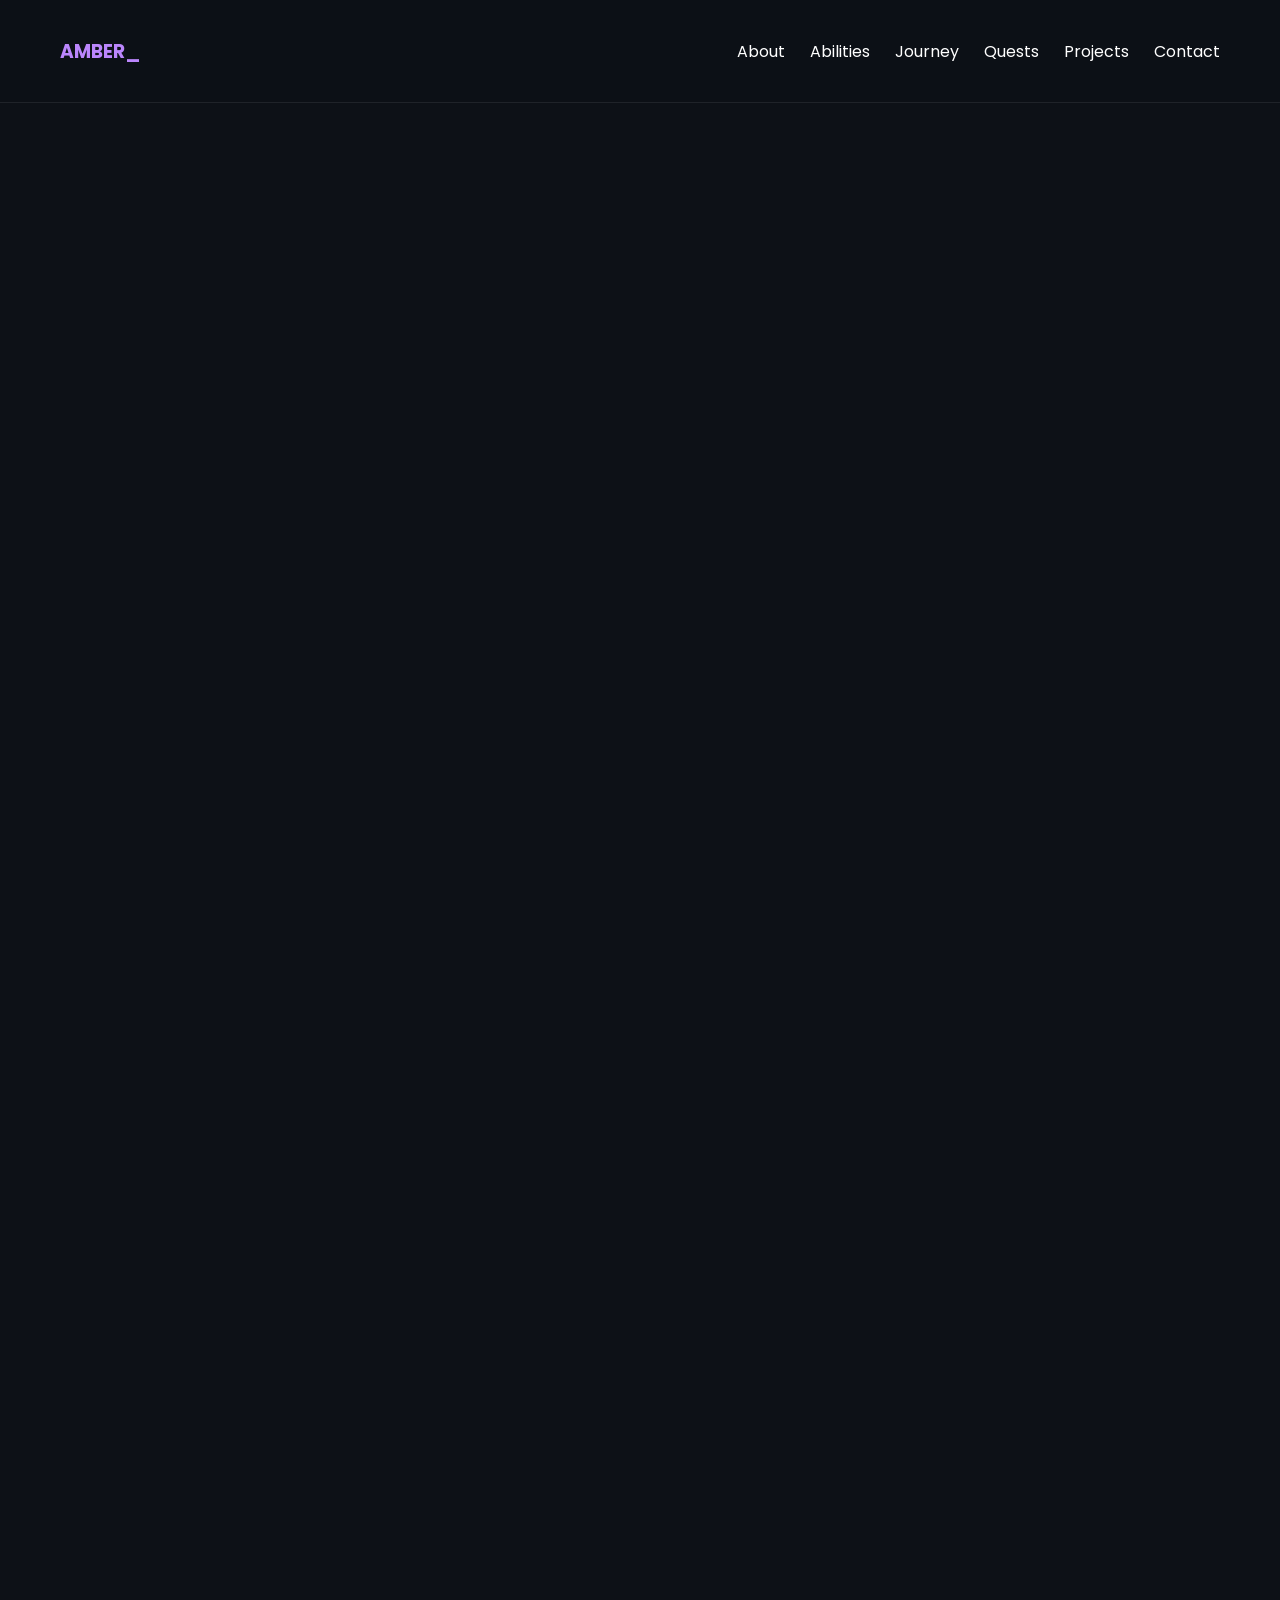
==== index.html @ 7f6c53f3 "adding all sections and update navigation style" ====
<!DOCTYPE html>
<html lang="en">

<head>
    <meta charset="UTF-8">
    <meta name="viewport" content="width=device-width, initial-scale=1.0">
    <title>Amber Smith</title>
    <link rel="preconnect" href="https://fonts.googleapis.com">
    <link rel="preconnect" href="https://fonts.gstatic.com" crossorigin>
    <link href="https://fonts.googleapis.com/css2?family=Poppins:wght@300;500;700&display=swap" rel="stylesheet">
    <link rel="stylesheet" href="css/style.css">
</head>


<body>


    <nav>
        <h3>AMBER_</h3>
        <div>
            <a href="#about">About</a>
            <a href="#abilities">Abilities</a>
            <a href="#journey">Journey</a>
            <a href="#quests">Quests</a>
            <a href="#projects">Projects</a>
            <a href="#contact">Contact</a>
        </div>
    </nav>


    <section class="hero">
        <div class="hero-content">
            <p class="intro">
                HELLO, I'M
            </p>
            <h1>
                Amber Smith
            </h1>
            <h2>
                <span id="typing"></span>
            </h2>
            <p class="description">
                Helping people through technology while building a career creating amazing gaming experiences.
            </p>
            <div class="buttons">
                <a href="#">Download CV</a>
                <a href="#about" class="secondary">
                    About Me
                </a>
            </div>
        </div>
    </section>


    <section class="about" id="about">
        <div class="about-content">
            <h2>About Me</h2>
            <p>
                I am a passionate and dedicated individual with a strong interest in technology and gaming. With a
                background in technical support and a keen eye for detail, I strive to create immersive experiences that
                engage and inspire users. My goal is to contribute to the gaming industry by leveraging my skills and
                knowledge to develop innovative solutions that enhance the player experience.
            </p>
        </div>
    </section>


    <section class="abilities" id="abilities">
        <div class="abilities-content">
            <h2>Abilities</h2>
            <ul>
                <li>Technical Support</li>
                <li>Hardware Configuration</li>
                <li>Game Industry Knowledge</li>
                <li>Immersive Experience Design</li>
            </ul>
        </div>
    </section>


    <section class="skills">
        <h2>Abilities</h2>
        <div class="cards">
            <div class="card">
                <h3>🖥️ Technical Support</h3>
                <p>Providing remote support and solving complex technical issues.</p>
            </div>
            <div class="card">
                <h3>🛠️ Hardware</h3>
                <p>Building, configuring and testing PCs.</p>
            </div>
            <div class="card">
                <h3>🎮 Games Industry</h3>
                <p>2+ years working at GAME with strong gaming knowledge.</p>
            </div>
            <div class="card">
                <h3>🌌 Immersive Experiences</h3>
                <p>Designing immersive educational, sensory and simulation experiences to help customers engage, learn
                    and explore through interactive technology.</p>
            </div>
        </div>
    </section>


    <section class="timeline">
        <h2>Career Journey</h2>
        <div class="timeline-container">
            <div class="timeline-item">
                <div class="timeline-icon">🎮</div>
                <div class="timeline-content">
                    <h3>GAME</h3>
                    <h4>Sales Assistant</h4>
                    <p>October 2019 – December 2021</p>
                    <p>
                        Helped customers choose games, consoles and accessories while developing extensive knowledge of
                        the gaming industry and delivering excellent customer service.
                    </p>
                </div>
            </div>
            <div class="timeline-item">
                <div class="timeline-icon">🚗</div>
                <div class="timeline-content">
                    <h3>RSA Motability</h3>
                    <h4>Claims Handler</h4>
                    <p>2022</p>
                </div>
            </div>
            <div class="timeline-item">
                <div class="timeline-icon">🖥️</div>
                <div class="timeline-content">
                    <h3>Immersive Interactive</h3>
                    <h4>Technical Support Engineer</h4>
                    <p>2023 – Present</p>
                </div>
            </div>
            <div class="timeline-item">
                <div class="timeline-icon">🚀</div>
                <div class="timeline-content">
                    <h3>Next Mission</h3>
                    <h4>Games Industry</h4>
                    <p>Looking for my first opportunity within a game studio.</p>
                </div>
            </div>
        </div>
    </section>


    <section class="quests" id="quests">
        <h2>Quests</h2>
        <div class="quests-grid">
                <h3>Current Quests</h3>
                <p class="quest-list">
                    <ul>
                        <li>✅ HTML</li>
                        <li>✅ CSS</li>
                        <li>✅ JavaScript</li>
                        <li>✅ Git</li>
                        <li>✅ GitHub</li>
                        <li>⬜ JavaScript</li>
                        <li>⬜ Unreal Engine</li>
                        <li>⬜ C++</li>
                    </ul>
                </p>
            </div>
        </div>
    </section>


    <section class="projects" id="projects">
        <h2>Mission Log</h2>
        <div class="projects-grid">
            <div class="project-card">
                <h3>💻 Cyberpunk Portfolio</h3>
                <p>
                    A responsive portfolio website built from scratch using HTML, CSS, JavaScript and GitHub Pages.
                </p>
                <p class="tech">
                    HTML • CSS • JavaScript • Git
                </p>
            </div>
        </div>
    </section>


    <section class="contact" id="contact">
        <div class="contact-content">
            <h2>Contact Me</h2>
            <p>If you would like to get in touch, please feel free to reach out via email or connect with me on
                LinkedIn.</p>
            <div class="contact-buttons">
                <a href="mailto:


    <footer>

        <p>Designed & Built by Amber Smith © 2026</p>

    </footer>


    <script src=" js/script.js"></script>

</body>

</html>
---- css/style.css ----
:root {
    --bg: #0D1117;
    --card: #161B22;
    --purple: #BB86FC;
    --cyan: #00E5FF;
    --white: #F5F5F5;
    --grey: #BFBFBF;
}

/* Google Font */
body {
    margin: 0;
    background: #0D1117;
    color: #F5F5F5;
    font-family: 'Poppins', sans-serif;
}

/* Hero Section */
.hero {
    height: 100vh;
    display: flex;
    flex-direction: column;
    justify-content: center;
    align-items: center;
    text-align: center;
    padding: 20px;
}

h1 {
    font-size: 4rem;
    margin: 0;
    color: #BB86FC;
}

h2 {
    font-weight: 400;
    color: #00E5FF;
}

p {
    max-width: 700px;
    color: #BFBFBF;
    line-height: 1.8;
}

a {
    padding: 15px 40px;
    border-radius: 8px;
    text-decoration: none;
    background: #BB86FC;
    color: white;
    transition: .3s;
}

a:hover {
    background: var(--cyan);
    color: var(--bg);
    transform: translateY(-5px) scale(1.05);
    box-shadow: 0 0 20px var(--cyan);
}

.hero {
    animation: fadeIn 1.5s ease;
}

.hero-content {
    display: flex;
    flex-direction: column;
    align-items: center;
    justify-content: center;
    text-align: center;
}

@keyframes fadeIn {
    from {
        opacity: 0;
        transform: translateY(40px);
    }

    to {
        opacity: 1;
        transform: translateY(0);
    }
}


nav {
    display: flex;
    justify-content: space-between;
    align-items: center;
    padding: 18px 60px;
    position: fixed;
    top: 0;
    width: 100%;
    box-sizing: border-box;

    background: rgba(13,17,23,.85);
    backdrop-filter: blur(12px);
    border-bottom: 1px solid rgba(255,255,255,.08);
    z-index: 1000;
}

nav h3 {
    color: #BB86FC;
}

nav div {
    display: flex;
    gap: 25px;
}

nav a {
    background: none;
    padding: 0;
    color: white;
    box-shadow: none;
}

nav a:hover {
    background: none;
    color: #00E5FF;
    transform: none;
}


.about {
    padding: 100px 15%;
    background: #161B22;
}

.about h2 {
    color: #BB86FC;
    font-size: 2.5rem;
}

.about p {
    font-size: 1.2rem;
    line-height: 2;
}


.skills {
    padding: 100px 10%;
}

.skills h2 {
    text-align: center;
    color: #00E5FF;
    margin-bottom: 50px;
}


.cards {
    display: flex;
    gap: 25px;
    flex-wrap: wrap;
    justify-content: center;
}

.card {
    background: #161B22;
    padding: 30px;
    border-radius: 15px;
    width: 250px;
    transition: .3s;
    border: 1px solid #2d333b;
}

.card:hover {
    transform:translateY(-10px) scale(1.03);
    border-color:var(--cyan);
    box-shadow:
        0 0 15px rgba(0,229,255,.3),
        0 0 35px rgba(187,134,252,.2);
}

.card h3 {
    color: #BB86FC;
}

#typing {
    color: #00E5FF;
    text-shadow: 0 0 15px #00E5FF;
}


.buttons {
    display: flex;
    justify-content: center;
    align-items: center;
    gap: 20px;
    margin-top: 35px;
}

.secondary {
    background: transparent;
    border: 2px solid #BB86FC;
}

.secondary:hover {
    background: #BB86FC;
    color: white;
}


.timeline {
    padding: 100px 10%;
    background: #161B22;
}

.timeline h2 {
    text-align: center;
    color: #BB86FC;
    margin-bottom: 60px;
}

.timeline-item {
    display: flex;
    align-items: flex-start;
    gap: 30px;
    margin-bottom: 50px;
}

.timeline-icon {
    font-size: 2rem;
    background: #BB86FC;
    width: 70px;
    height: 70px;
    border-radius: 50%;
    display: flex;
    justify-content: center;
    align-items: center;
    flex-shrink: 0;
}

.timeline-content {
    background: #0D1117;
    padding: 25px;
    border-radius: 15px;
    flex: 1;
    transition: .3s;
}

.timeline-content:hover {
    transform: translateX(10px);
    box-shadow: 0 0 25px #00E5FF;
}

.timeline-content h3 {
    color: #00E5FF;
    margin-top: 0;
}

.projects{
    padding:100px 10%;
}

.projects h2{
    text-align:center;
    color:var(--purple);
    margin-bottom:50px;
}

.project-grid{
    display:flex;
    justify-content:center;
}

.project-card{
    background:var(--card);
    width:500px;
    padding:40px;
    border-radius:20px;
    transition:.3s;
    border:1px solid #2d333b;
}

.project-card:hover{
    transform:translateY(-10px);
    box-shadow:0 0 30px rgba(187,134,252,.4);
}

.project-card h3{
    color:var(--cyan);
}

.tech{
    margin-top:20px;
    color:var(--purple);
    font-weight:bold;
}

section{
    opacity:0;
    transform:translateY(40px);
    transition:all .8s ease;
}

section.show{
    opacity:1;
    transform:translateY(0);
}

html {
    scroll-behavior: smooth;
}


footer {
    text-align: center;
    padding: 40px;
    background: #0D1117;
    color: #888;
    border-top: 1px solid #2d333b;
}
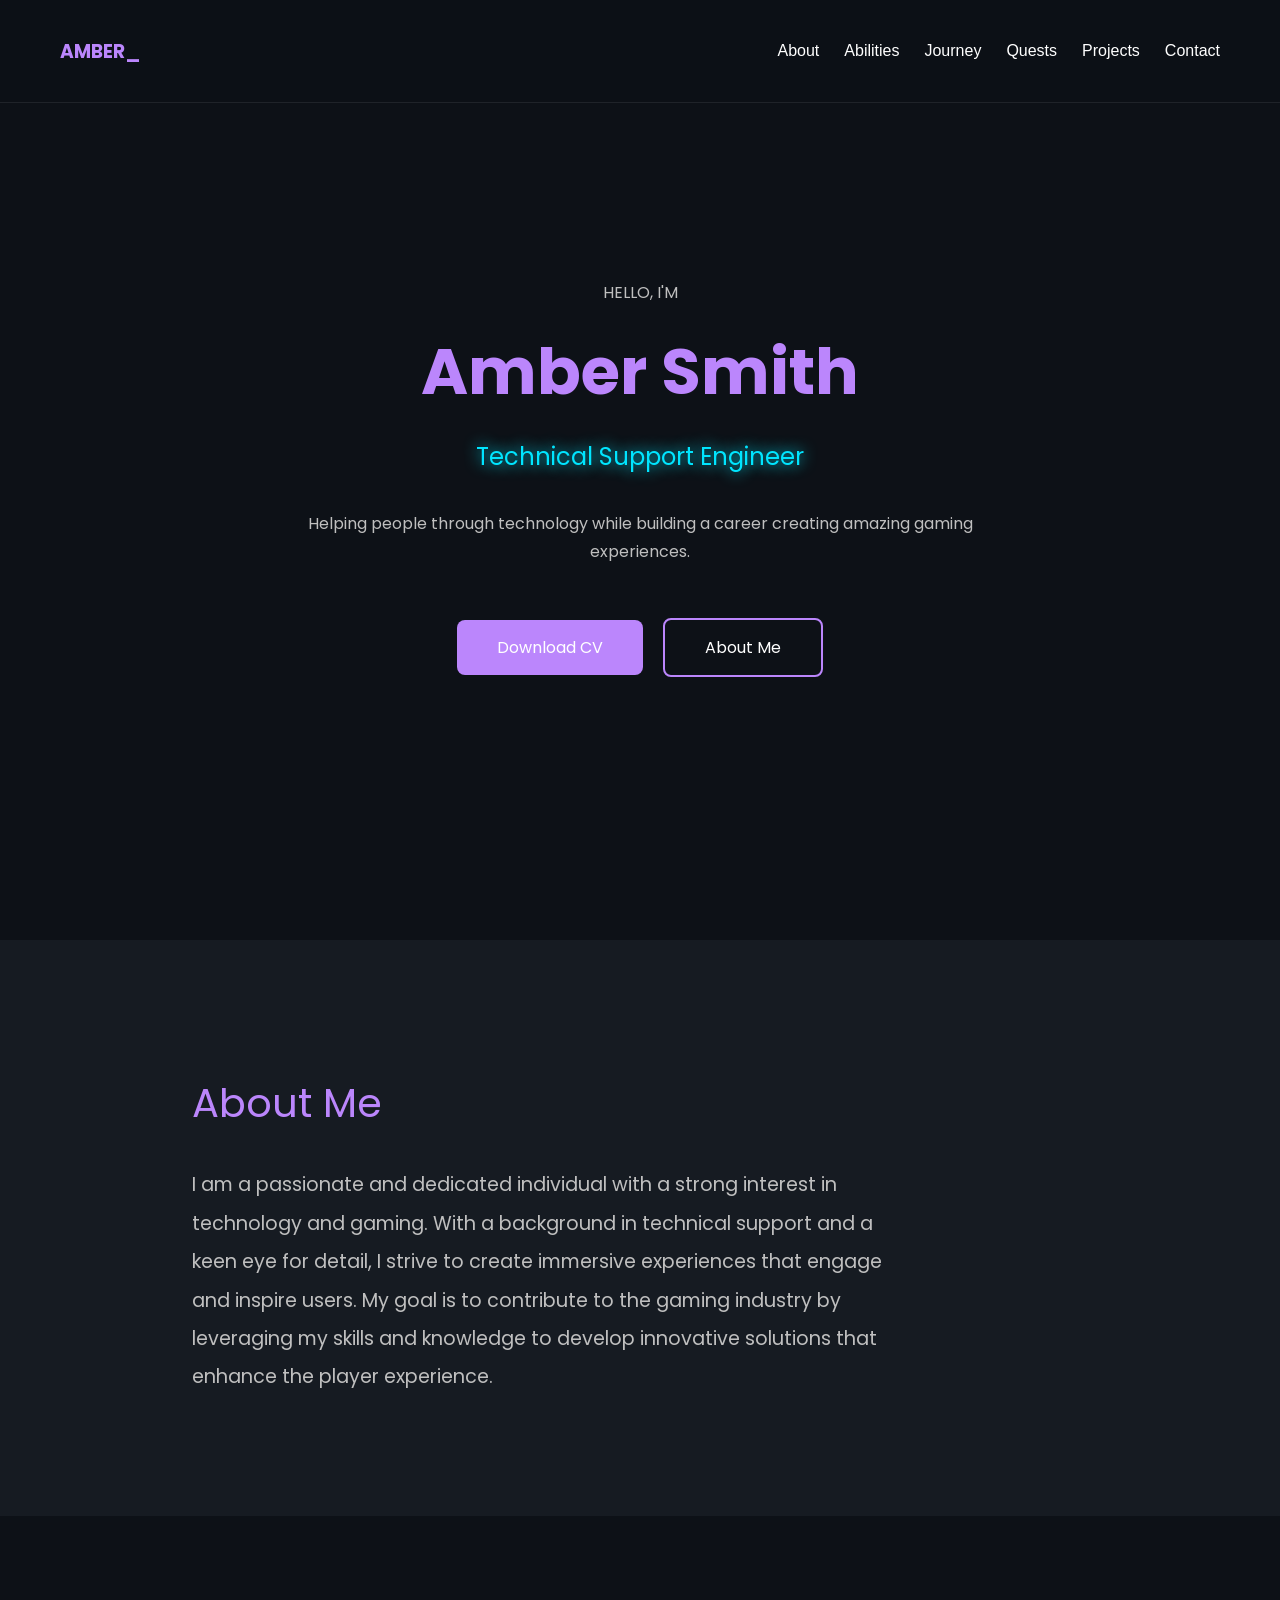
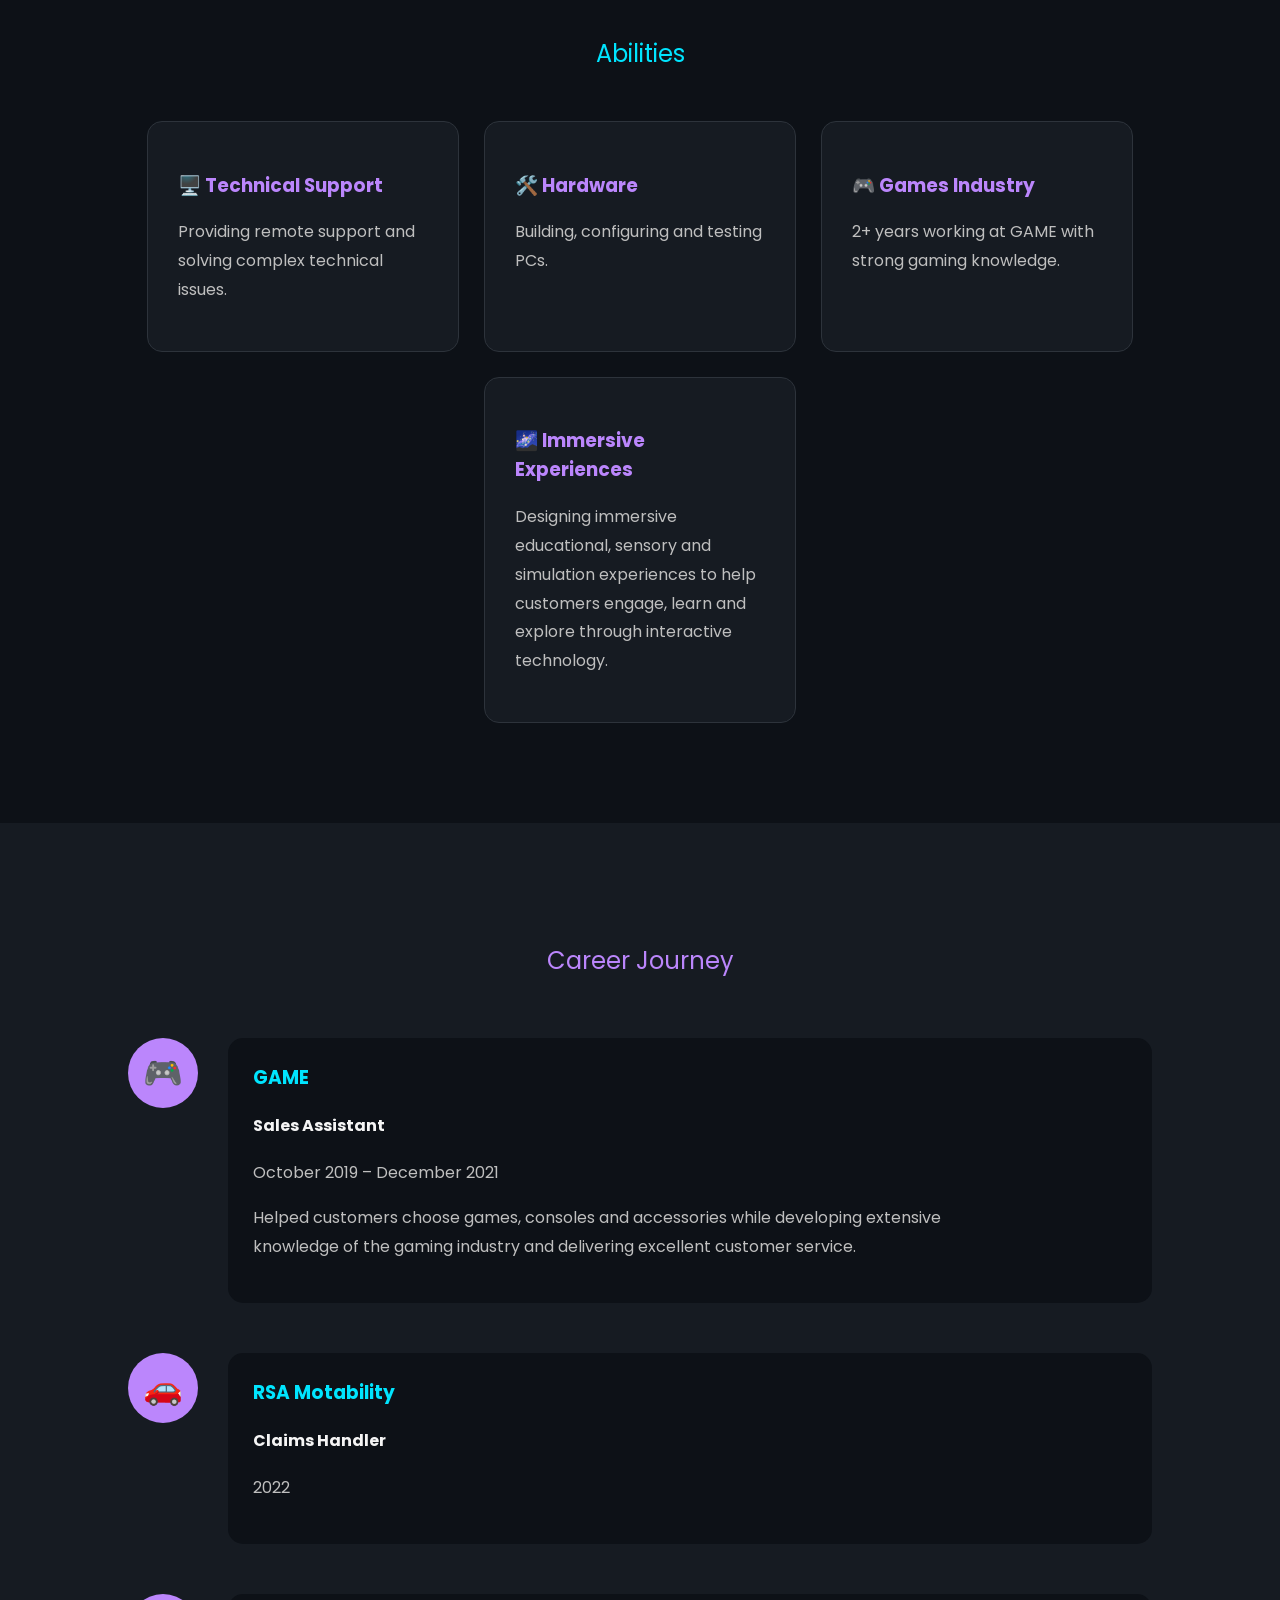
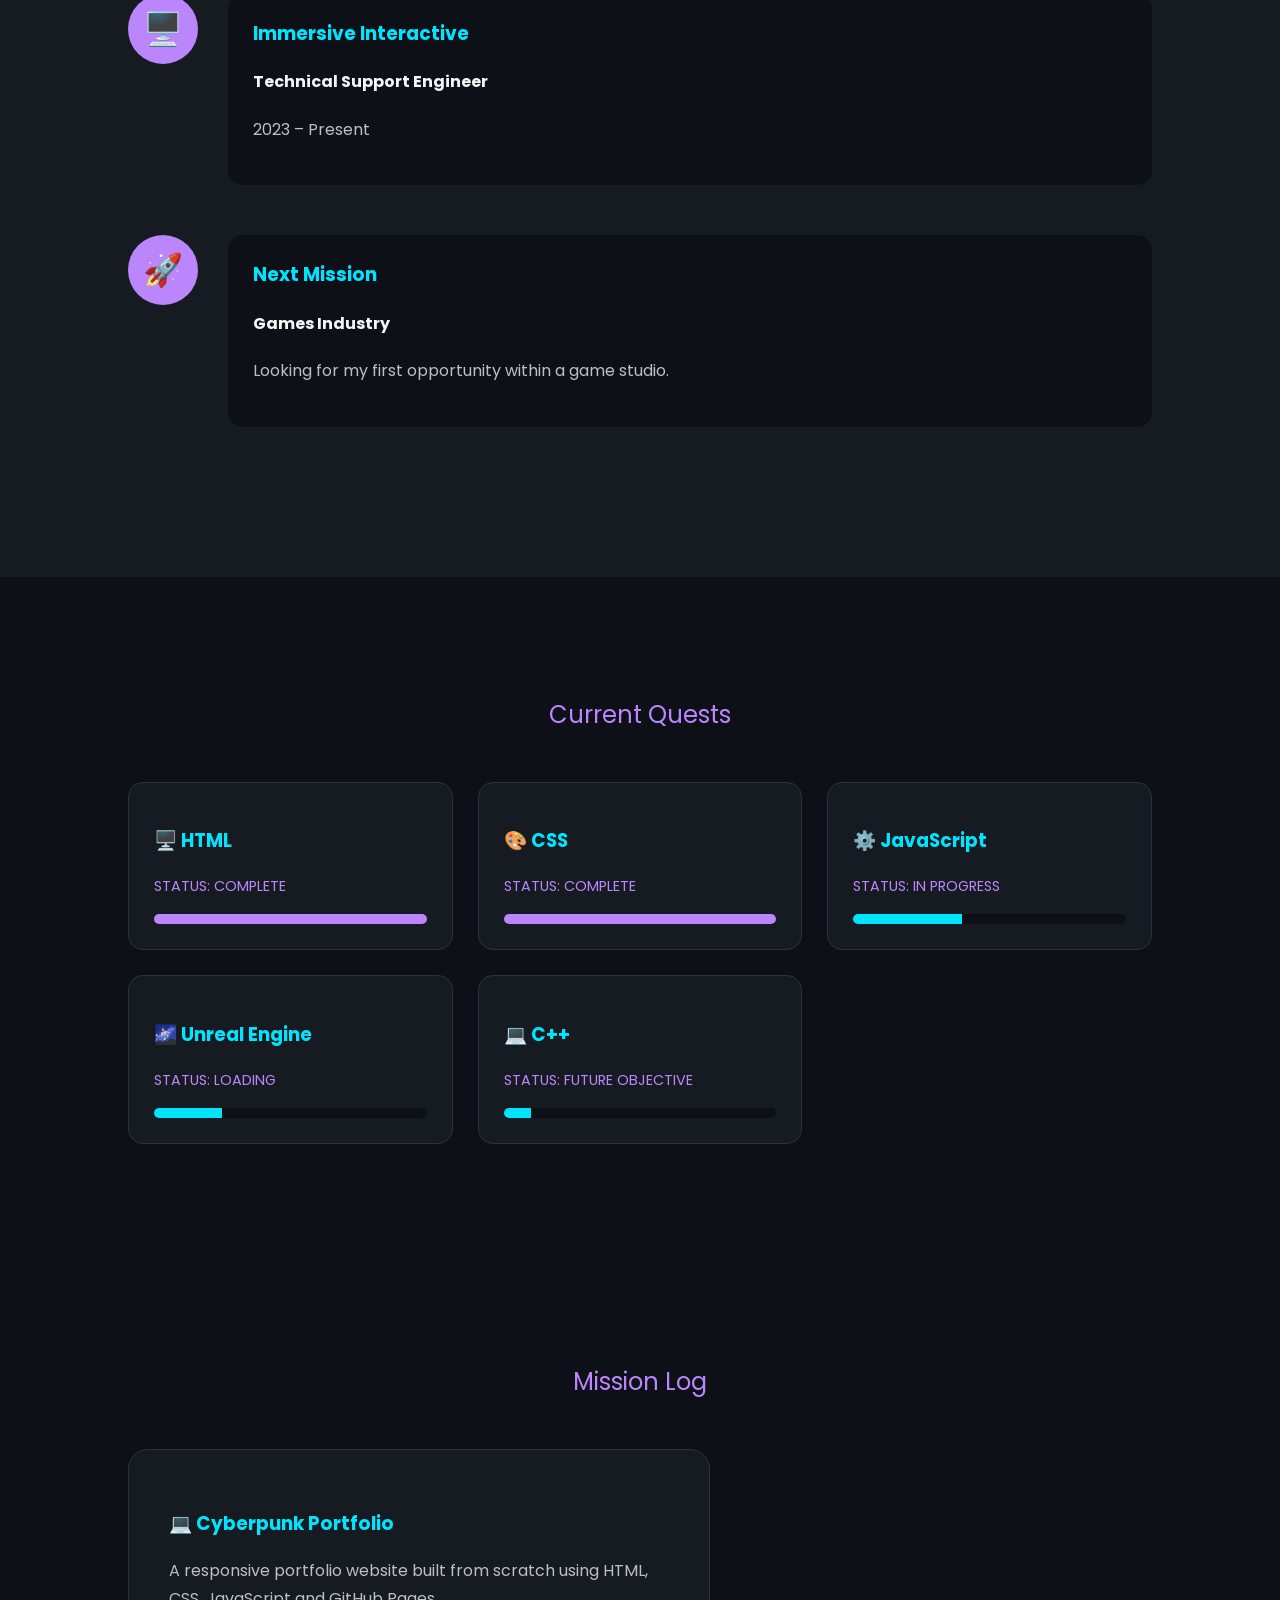
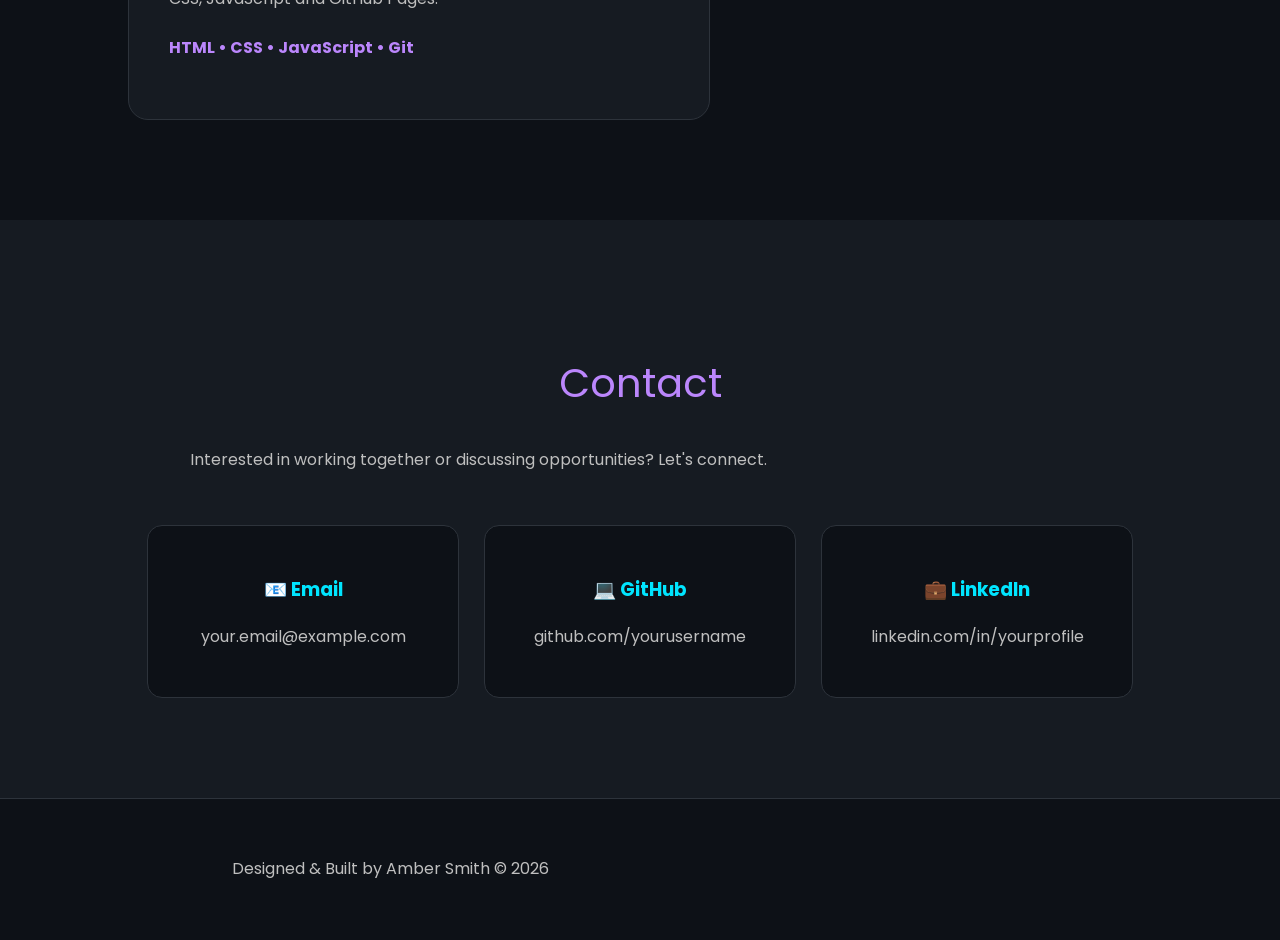
==== commit 762f143b: "created quest dashboard and contact section (paused animation effects)" ====
--- a/index.html
+++ b/index.html
@@ -52,7 +52,7 @@
     </section>
 
 
-    <section class="about" id="about">
+    <section id="about" class="about">
         <div class="about-content">
             <h2>About Me</h2>
             <p>
@@ -65,20 +65,7 @@
     </section>
 
 
-    <section class="abilities" id="abilities">
-        <div class="abilities-content">
-            <h2>Abilities</h2>
-            <ul>
-                <li>Technical Support</li>
-                <li>Hardware Configuration</li>
-                <li>Game Industry Knowledge</li>
-                <li>Immersive Experience Design</li>
-            </ul>
-        </div>
-    </section>
-
-
-    <section class="skills">
+    <section id="abilities" class="skills">
         <h2>Abilities</h2>
         <div class="cards">
             <div class="card">
@@ -102,7 +89,7 @@
     </section>
 
 
-    <section class="timeline">
+    <section id="timeline" class="timeline">
         <h2>Career Journey</h2>
         <div class="timeline-container">
             <div class="timeline-item">
@@ -145,28 +132,49 @@
     </section>
 
 
-    <section class="quests" id="quests">
-        <h2>Quests</h2>
-        <div class="quests-grid">
-                <h3>Current Quests</h3>
-                <p class="quest-list">
-                    <ul>
-                        <li>✅ HTML</li>
-                        <li>✅ CSS</li>
-                        <li>✅ JavaScript</li>
-                        <li>✅ Git</li>
-                        <li>✅ GitHub</li>
-                        <li>⬜ JavaScript</li>
-                        <li>⬜ Unreal Engine</li>
-                        <li>⬜ C++</li>
-                    </ul>
-                </p>
-            </div>
-        </div>
-    </section>
-
-
-    <section class="projects" id="projects">
+    <section id="quests" class="quests">
+        <h2>Current Quests</h2>
+        <div class="quest-container">
+            <div class="quest-card">
+                <h3>🖥️ HTML</h3>
+                <p>STATUS: COMPLETE</p>
+                <div class="progress">
+                    <div class="progress-bar complete" style="width:100%"></div>
+                </div>
+            </div>
+            <div class="quest-card">
+                <h3>🎨 CSS</h3>
+                <p>STATUS: COMPLETE</p>
+                <div class="progress">
+                    <div class="progress-bar complete" style="width:100%"></div>
+                </div>
+            </div>
+            <div class="quest-card">
+                <h3>⚙️ JavaScript</h3>
+                <p>STATUS: IN PROGRESS</p>
+                <div class="progress">
+                    <div class="progress-bar" style="width:40%"></div>
+                </div>
+            </div>
+            <div class="quest-card">
+                <h3>🌌 Unreal Engine</h3>
+                <p>STATUS: LOADING</p>
+                <div class="progress">
+                    <div class="progress-bar" style="width:25%"></div>
+                </div>
+            </div>
+            <div class="quest-card">
+                <h3>💻 C++</h3>
+                <p>STATUS: FUTURE OBJECTIVE</p>
+                <div class="progress">
+                    <div class="progress-bar" style="width:10%"></div>
+                </div>
+            </div>
+        </div>
+    </section>
+
+
+    <section id="projects" class="projects">
         <h2>Mission Log</h2>
         <div class="projects-grid">
             <div class="project-card">
@@ -181,14 +189,34 @@
         </div>
     </section>
 
-
-    <section class="contact" id="contact">
-        <div class="contact-content">
-            <h2>Contact Me</h2>
-            <p>If you would like to get in touch, please feel free to reach out via email or connect with me on
-                LinkedIn.</p>
-            <div class="contact-buttons">
-                <a href="mailto:
+    
+    <section id="contact" class="contact">
+        <h2>Contact</h2>
+        <p>
+            Interested in working together or discussing opportunities?
+            Let's connect.
+        </p>
+        <div class="contact-cards">
+            <div class="contact-card">
+                <h3>📧 Email</h3>
+                <p>
+                    your.email@example.com
+                </p>
+            </div>
+            <div class="contact-card">
+                <h3>💻 GitHub</h3>
+                <p>
+                    github.com/yourusername
+                </p>
+            </div>
+            <div class="contact-card">
+                <h3>💼 LinkedIn</h3>
+                <p>
+                    linkedin.com/in/yourprofile
+                </p>
+            </div>
+        </div>
+    </section>
 
 
     <footer>
--- a/css/style.css
+++ b/css/style.css
@@ -88,15 +88,17 @@
     display: flex;
     justify-content: space-between;
     align-items: center;
+    font-size: 16px;
+    font-weight: 500;
     padding: 18px 60px;
     position: fixed;
     top: 0;
     width: 100%;
     box-sizing: border-box;
 
-    background: rgba(13,17,23,.85);
+    background: rgba(13, 17, 23, .85);
     backdrop-filter: blur(12px);
-    border-bottom: 1px solid rgba(255,255,255,.08);
+    border-bottom: 1px solid rgba(255, 255, 255, .08);
     z-index: 1000;
 }
 
@@ -167,11 +169,11 @@
 }
 
 .card:hover {
-    transform:translateY(-10px) scale(1.03);
-    border-color:var(--cyan);
+    transform: translateY(-10px) scale(1.03);
+    border-color: var(--cyan);
     box-shadow:
-        0 0 15px rgba(0,229,255,.3),
-        0 0 35px rgba(187,134,252,.2);
+        0 0 15px rgba(0, 229, 255, .3),
+        0 0 35px rgba(187, 134, 252, .2);
 }
 
 .card h3 {
@@ -251,54 +253,60 @@
     margin-top: 0;
 }
 
-.projects{
-    padding:100px 10%;
-}
-
-.projects h2{
-    text-align:center;
-    color:var(--purple);
-    margin-bottom:50px;
-}
-
-.project-grid{
-    display:flex;
-    justify-content:center;
-}
-
-.project-card{
-    background:var(--card);
-    width:500px;
-    padding:40px;
-    border-radius:20px;
-    transition:.3s;
-    border:1px solid #2d333b;
-}
-
-.project-card:hover{
-    transform:translateY(-10px);
-    box-shadow:0 0 30px rgba(187,134,252,.4);
-}
-
-.project-card h3{
-    color:var(--cyan);
-}
-
-.tech{
-    margin-top:20px;
-    color:var(--purple);
-    font-weight:bold;
-}
-
-section{
+.projects {
+    padding: 100px 10%;
+}
+
+.projects h2 {
+    text-align: center;
+    color: var(--purple);
+    margin-bottom: 50px;
+}
+
+.project-grid {
+    display: flex;
+    justify-content: center;
+}
+
+.project-card {
+    background: var(--card);
+    width: 500px;
+    padding: 40px;
+    border-radius: 20px;
+    transition: .3s;
+    border: 1px solid #2d333b;
+}
+
+.project-card:hover {
+    transform: translateY(-10px);
+    box-shadow: 0 0 30px rgba(187, 134, 252, .4);
+}
+
+.project-card h3 {
+    color: var(--cyan);
+}
+
+.tech {
+    margin-top: 20px;
+    color: var(--purple);
+    font-weight: bold;
+}
+
+/*
+.fade-section {
     opacity:0;
     transform:translateY(40px);
     transition:all .8s ease;
 }
 
-section.show{
+.fade-section.show {
     opacity:1;
     transform:translateY(0);
+}
+*/
+section.show {
+    opacity: 1;
+    transform: translateY(0);
 }
 
 html {
@@ -312,4 +320,97 @@
     background: #0D1117;
     color: #888;
     border-top: 1px solid #2d333b;
+}
+
+
+.quests {
+    padding: 100px 10%;
+}
+
+.quests h2 {
+    text-align: center;
+    color: #BB86FC;
+    margin-bottom: 50px;
+}
+
+.quest-container {
+    display: grid;
+    grid-template-columns: repeat(auto-fit, minmax(250px, 1fr));
+    gap: 25px;
+}
+
+.quest-card {
+    background: #161B22;
+    padding: 25px;
+    border-radius: 15px;
+    border: 1px solid #2d333b;
+    transition: .3s;
+}
+
+.quest-card:hover {
+    transform: translateY(-8px);
+    box-shadow: 0 0 25px #00E5FF;
+}
+
+.quest-card h3 {
+    color: #00E5FF;
+}
+
+.quest-card p {
+    font-size: .9rem;
+    color: #BB86FC;
+}
+
+.progress {
+    height: 10px;
+    background: #0D1117;
+    border-radius: 10px;
+    overflow: hidden;
+}
+
+.progress-bar {
+    height: 100%;
+    background: #00E5FF;
+}
+
+.complete {
+    background: #BB86FC;
+}
+
+
+.contact {
+    padding: 100px 10%;
+    background: #161B22;
+    text-align: center;
+}
+
+.contact h2 {
+    color: #BB86FC;
+    font-size: 2.5rem;
+}
+
+.contact-cards {
+    display: flex;
+    justify-content: center;
+    gap: 25px;
+    flex-wrap: wrap;
+    margin-top: 50px;
+}
+
+.contact-card {
+    background: #0D1117;
+    padding: 30px;
+    width: 250px;
+    border-radius: 15px;
+    border: 1px solid #2d333b;
+    transition: .3s;
+}
+
+.contact-card:hover {
+    transform: translateY(-10px);
+    box-shadow: 0 0 25px #00E5FF;
+}
+
+.contact-card h3 {
+    color: #00E5FF;
 }
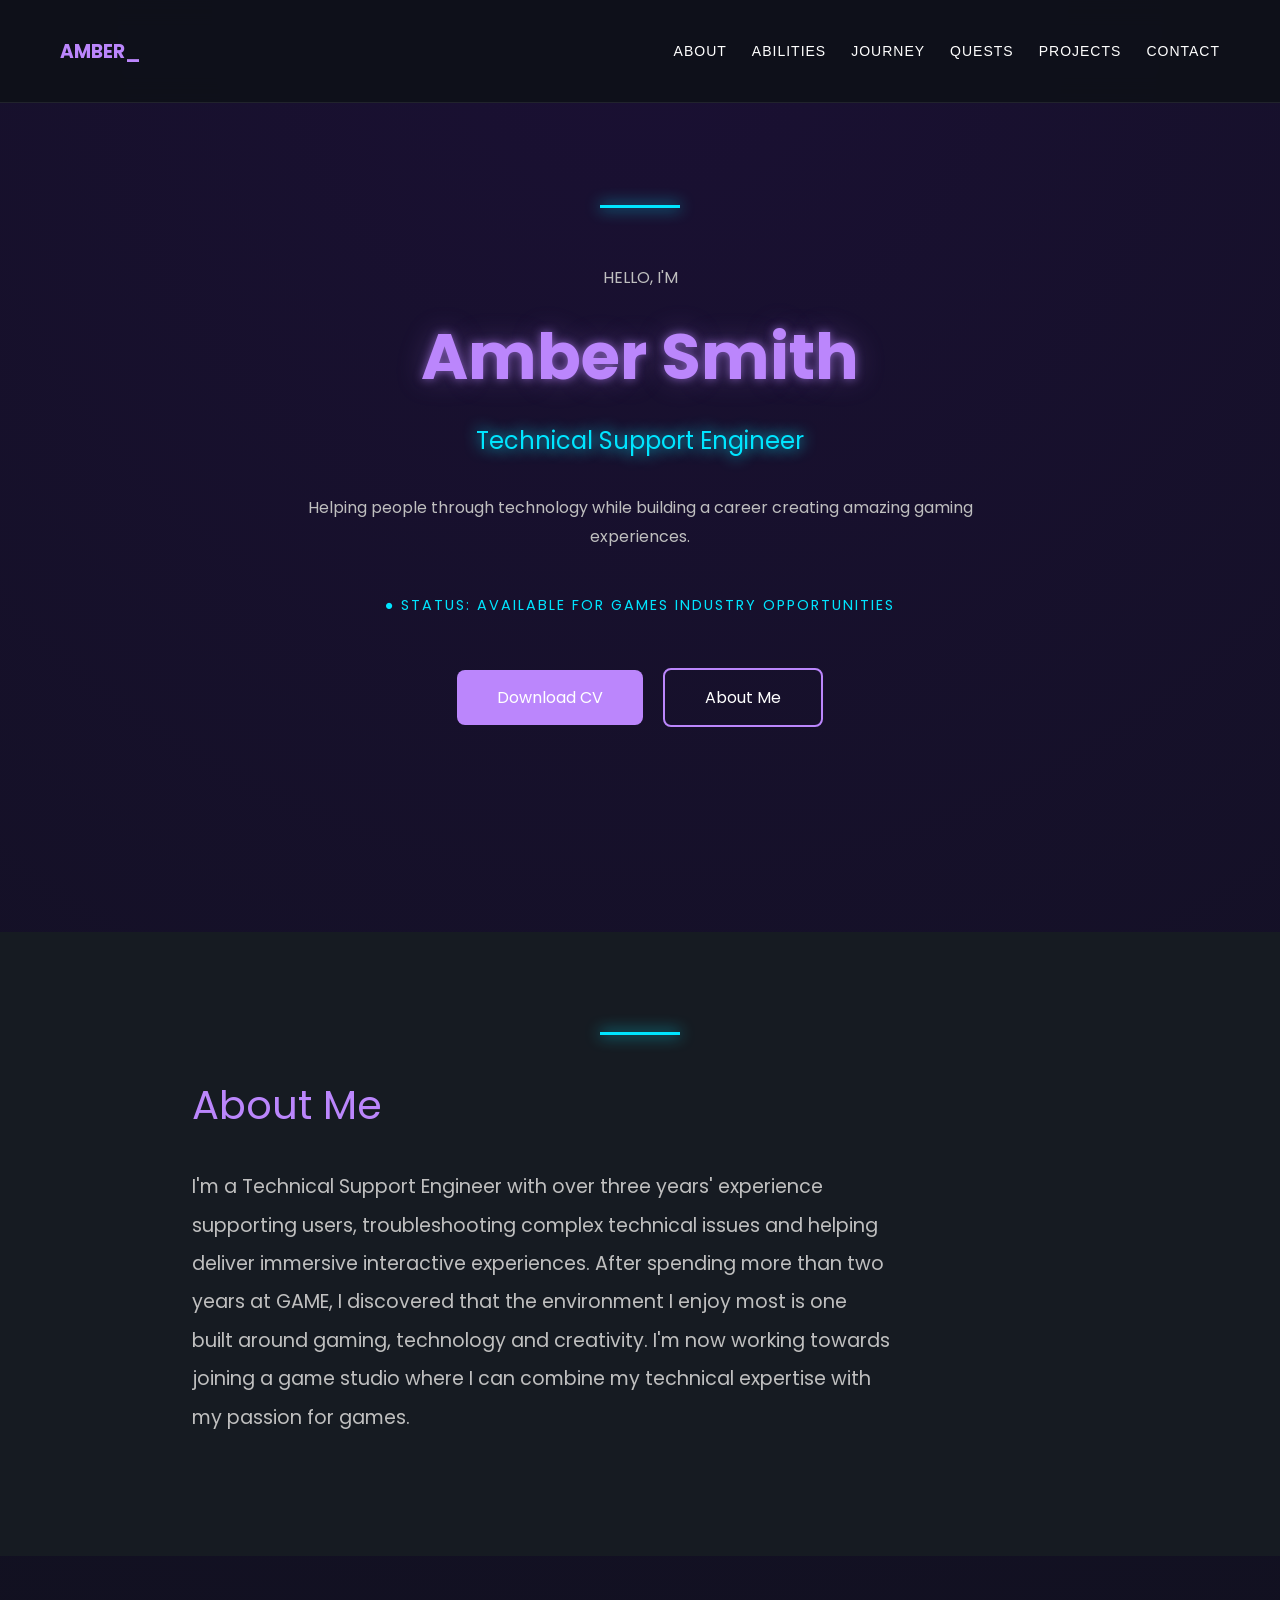
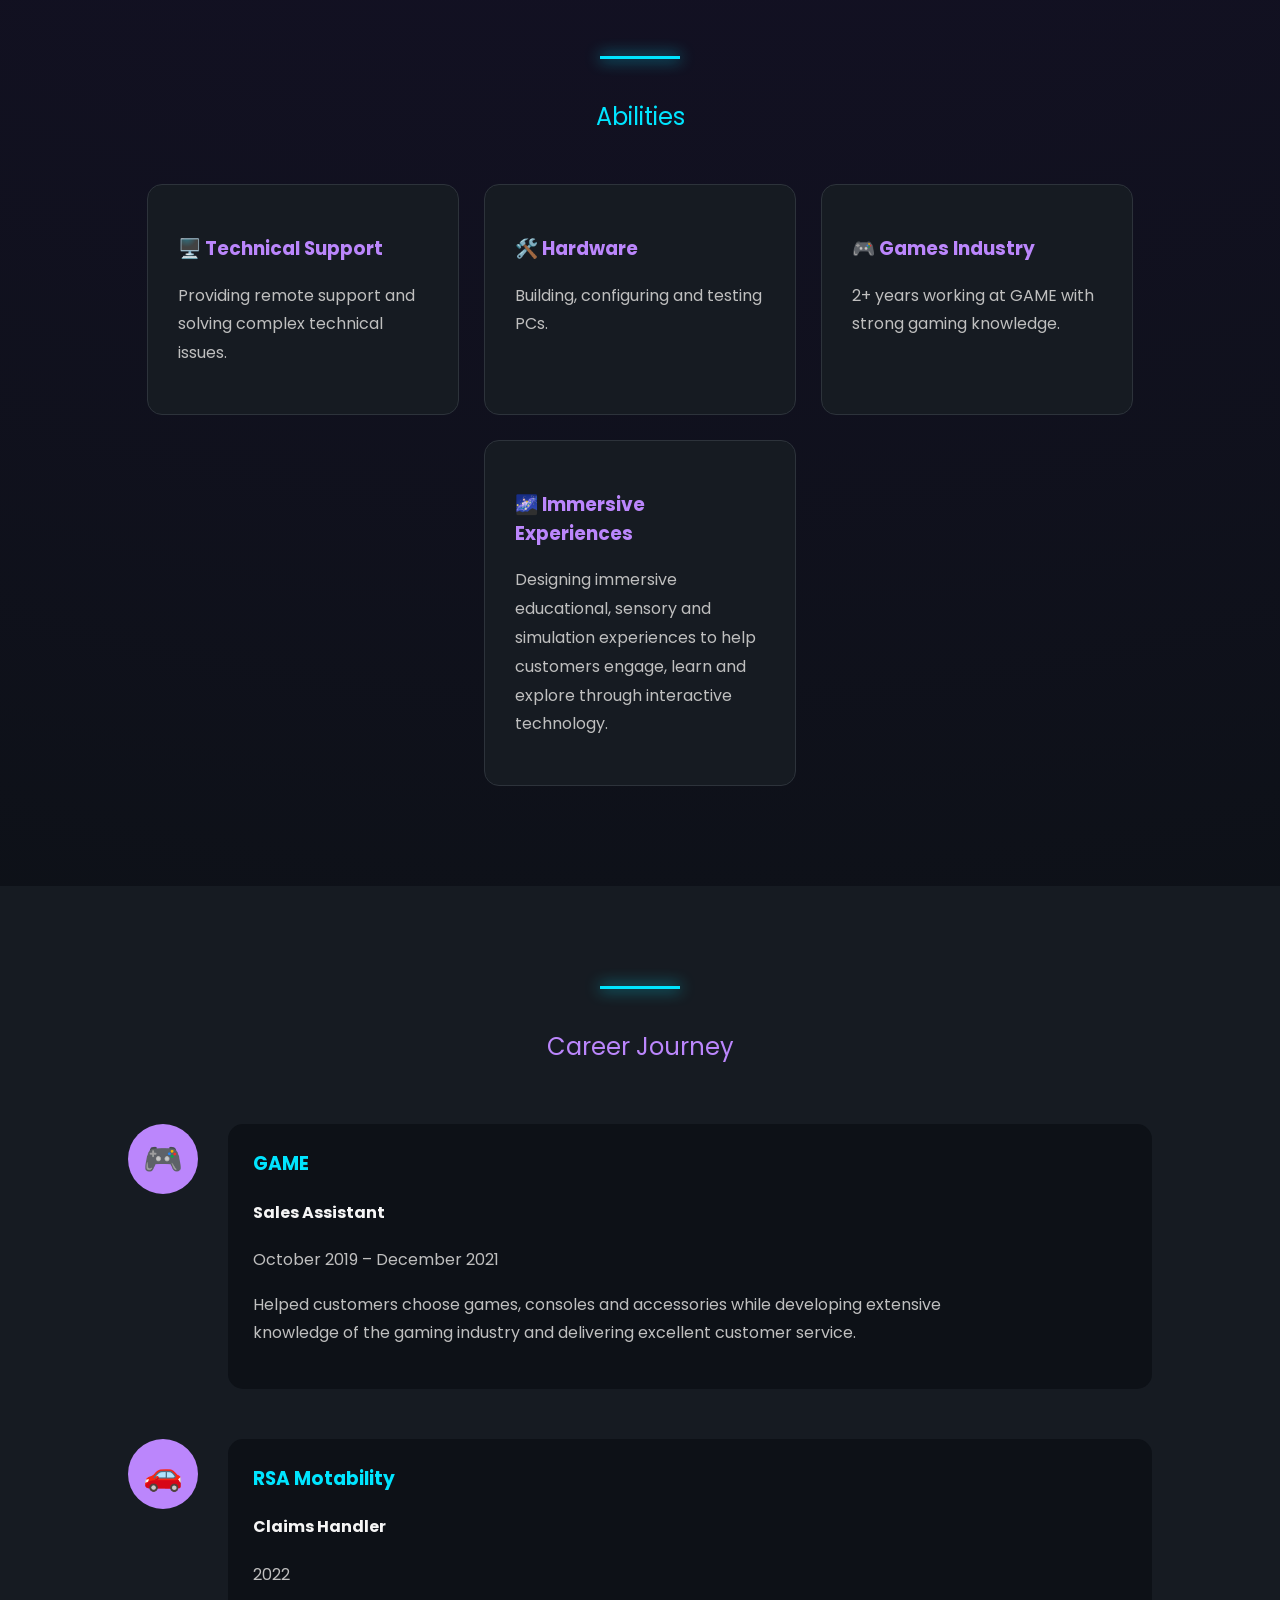
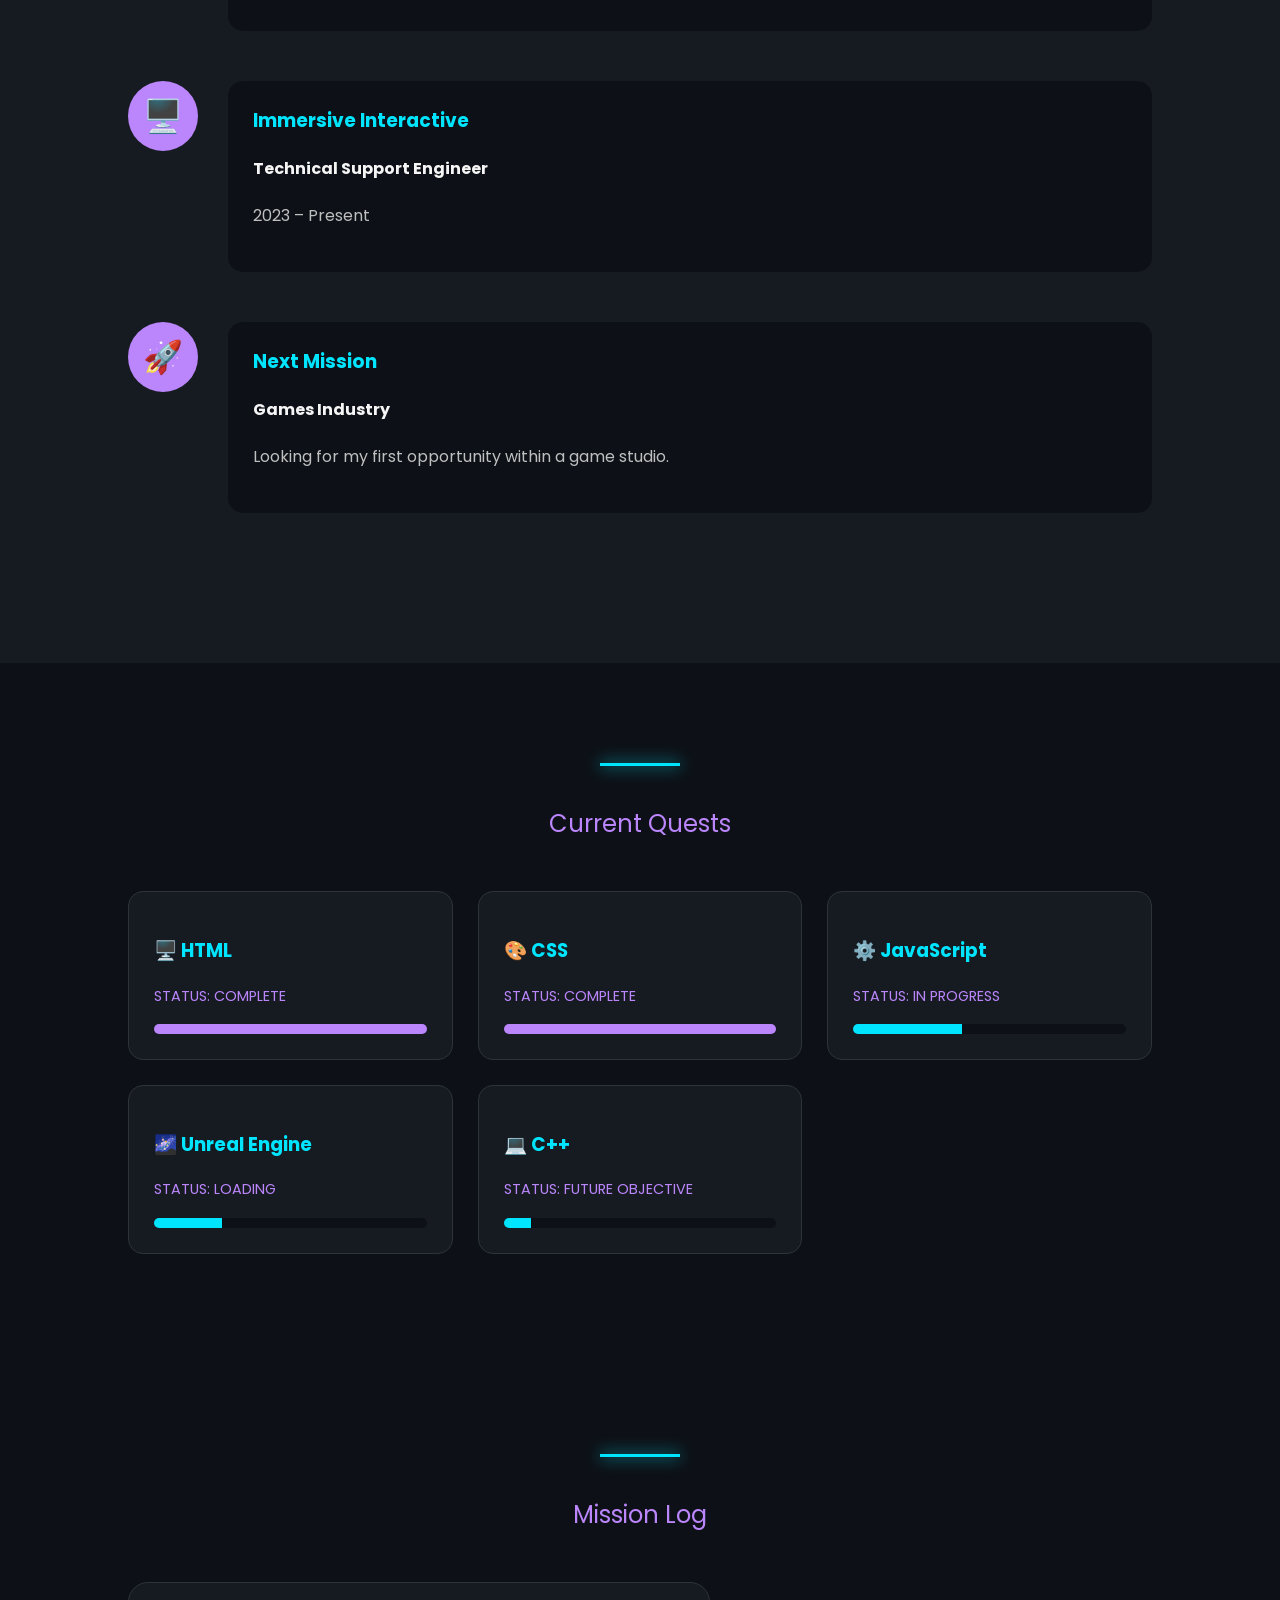
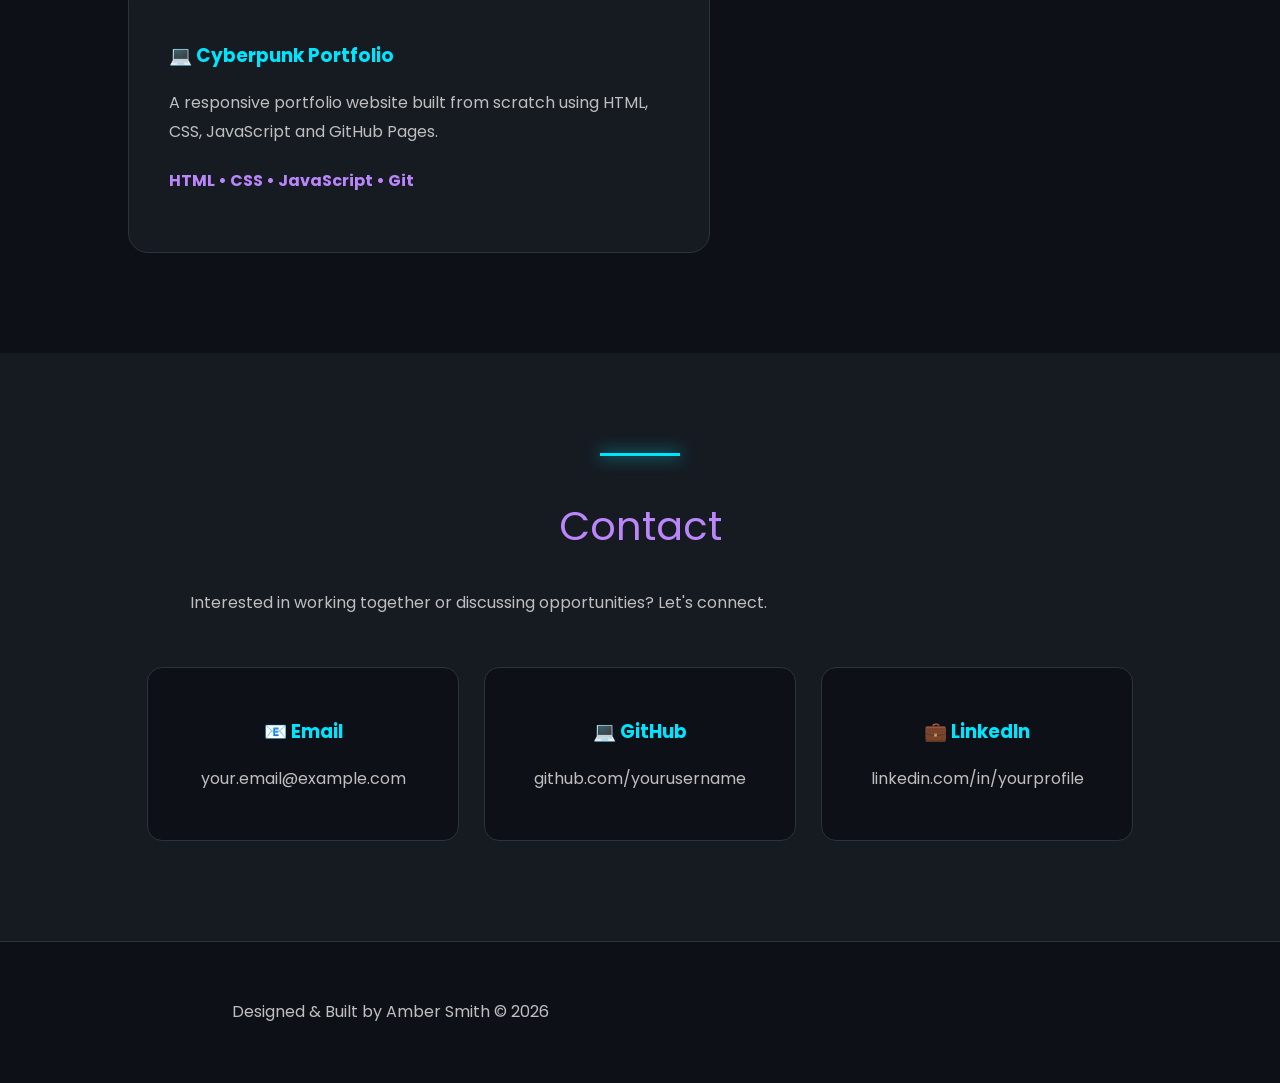
==== commit 5111b008: "finishing sections and polishing layout (v1)" ====
--- a/index.html
+++ b/index.html
@@ -42,6 +42,9 @@
             <p class="description">
                 Helping people through technology while building a career creating amazing gaming experiences.
             </p>
+            <p class="status">
+                ● STATUS: AVAILABLE FOR GAMES INDUSTRY OPPORTUNITIES
+            </p>
             <div class="buttons">
                 <a href="#">Download CV</a>
                 <a href="#about" class="secondary">
@@ -56,10 +59,9 @@
         <div class="about-content">
             <h2>About Me</h2>
             <p>
-                I am a passionate and dedicated individual with a strong interest in technology and gaming. With a
-                background in technical support and a keen eye for detail, I strive to create immersive experiences that
-                engage and inspire users. My goal is to contribute to the gaming industry by leveraging my skills and
-                knowledge to develop innovative solutions that enhance the player experience.
+                I'm a Technical Support Engineer with over three years' experience supporting users, troubleshooting complex technical issues and helping deliver immersive interactive experiences. 
+                After spending more than two years at GAME, I discovered that the environment I enjoy most is one built around gaming, technology and creativity. 
+                I'm now working towards joining a game studio where I can combine my technical expertise with my passion for games.
             </p>
         </div>
     </section>
@@ -189,13 +191,14 @@
         </div>
     </section>
 
-    
+
     <section id="contact" class="contact">
         <h2>Contact</h2>
         <p>
             Interested in working together or discussing opportunities?
             Let's connect.
         </p>
+
         <div class="contact-cards">
             <div class="contact-card">
                 <h3>📧 Email</h3>
--- a/css/style.css
+++ b/css/style.css
@@ -10,7 +10,7 @@
 /* Google Font */
 body {
     margin: 0;
-    background: #0D1117;
+    background: radial-gradient(circle at top, #1a1033 0%, #0D1117 45%);
     color: #F5F5F5;
     font-family: 'Poppins', sans-serif;
 }
@@ -23,26 +23,50 @@
     justify-content: center;
     align-items: center;
     text-align: center;
-    padding: 20px;
-}
-
+    padding: 16px 42px;
+    animation: fadeIn 1.5s ease;
+}
+
+.hero-content {
+    display: flex;
+    flex-direction: column;
+    align-items: center;
+    justify-content: center;
+    text-align: center;
+}
+
+/* name */
 h1 {
     font-size: 4rem;
     margin: 0;
     color: #BB86FC;
-}
-
+    text-shadow:
+        0 0 10px rgba(187, 134, 252, .6),
+        0 0 30px rgba(187, 134, 252, .3);
+}
+
+/* role */
 h2 {
     font-weight: 400;
     color: #00E5FF;
 }
 
+/* bio */
 p {
     max-width: 700px;
     color: #BFBFBF;
     line-height: 1.8;
 }
 
+/* work status */
+.status {
+    color: #00E5FF;
+    font-size: .9rem;
+    letter-spacing: 2px;
+    margin-top: 25px;
+}
+
+/* Buttons */
 a {
     padding: 15px 40px;
     border-radius: 8px;
@@ -59,18 +83,8 @@
     box-shadow: 0 0 20px var(--cyan);
 }
 
-.hero {
-    animation: fadeIn 1.5s ease;
-}
-
-.hero-content {
-    display: flex;
-    flex-direction: column;
-    align-items: center;
-    justify-content: center;
-    text-align: center;
-}
-
+
+/* Fade In Animation */
 @keyframes fadeIn {
     from {
         opacity: 0;
@@ -83,7 +97,7 @@
     }
 }
 
-
+/* Navigation Bar */
 nav {
     display: flex;
     justify-content: space-between;
@@ -116,6 +130,9 @@
     padding: 0;
     color: white;
     box-shadow: none;
+    font-size: 14px;
+    letter-spacing: 1px;
+    text-transform: uppercase;
 }
 
 nav a:hover {
@@ -124,7 +141,7 @@
     transform: none;
 }
 
-
+/* About Section */
 .about {
     padding: 100px 15%;
     background: #161B22;
@@ -140,7 +157,7 @@
     line-height: 2;
 }
 
-
+/* Skills Section */
 .skills {
     padding: 100px 10%;
 }
@@ -151,7 +168,7 @@
     margin-bottom: 50px;
 }
 
-
+/* Cards Section */
 .cards {
     display: flex;
     gap: 25px;
@@ -180,12 +197,13 @@
     color: #BB86FC;
 }
 
+/* Typing Animation */
 #typing {
     color: #00E5FF;
     text-shadow: 0 0 15px #00E5FF;
 }
 
-
+/* Buttons Section */
 .buttons {
     display: flex;
     justify-content: center;
@@ -204,7 +222,7 @@
     color: white;
 }
 
-
+/* Timeline Section */
 .timeline {
     padding: 100px 10%;
     background: #161B22;
@@ -253,6 +271,7 @@
     margin-top: 0;
 }
 
+/* Projects Section */
 .projects {
     padding: 100px 10%;
 }
@@ -309,6 +328,17 @@
     transform: translateY(0);
 }
 
+/* Section Divider */
+section::before {
+    content: "";
+    display: block;
+    width: 80px;
+    height: 3px;
+    background: #00E5FF;
+    margin: 0 auto 40px;
+    box-shadow: 0 0 15px #00E5FF;
+}
+
 html {
     scroll-behavior: smooth;
 }
@@ -377,7 +407,7 @@
     background: #BB86FC;
 }
 
-
+/* Contact Section */
 .contact {
     padding: 100px 10%;
     background: #161B22;
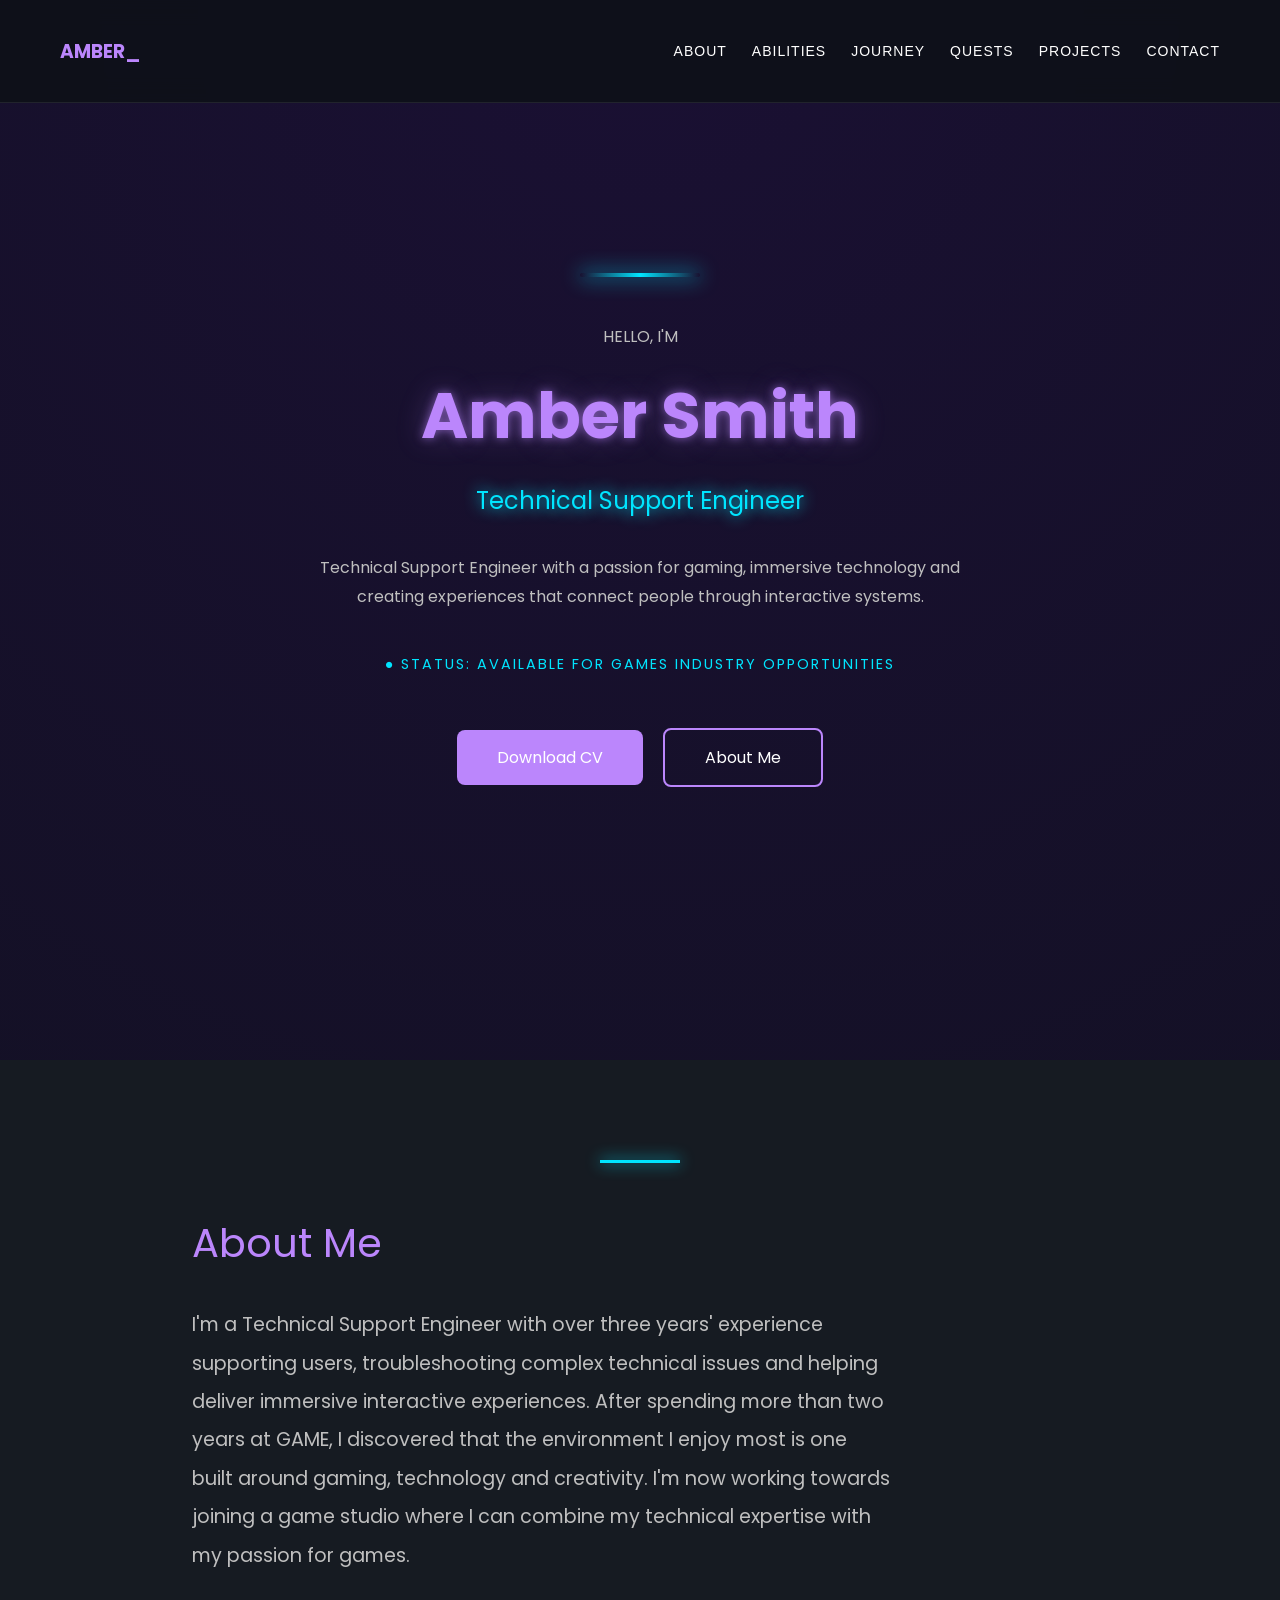
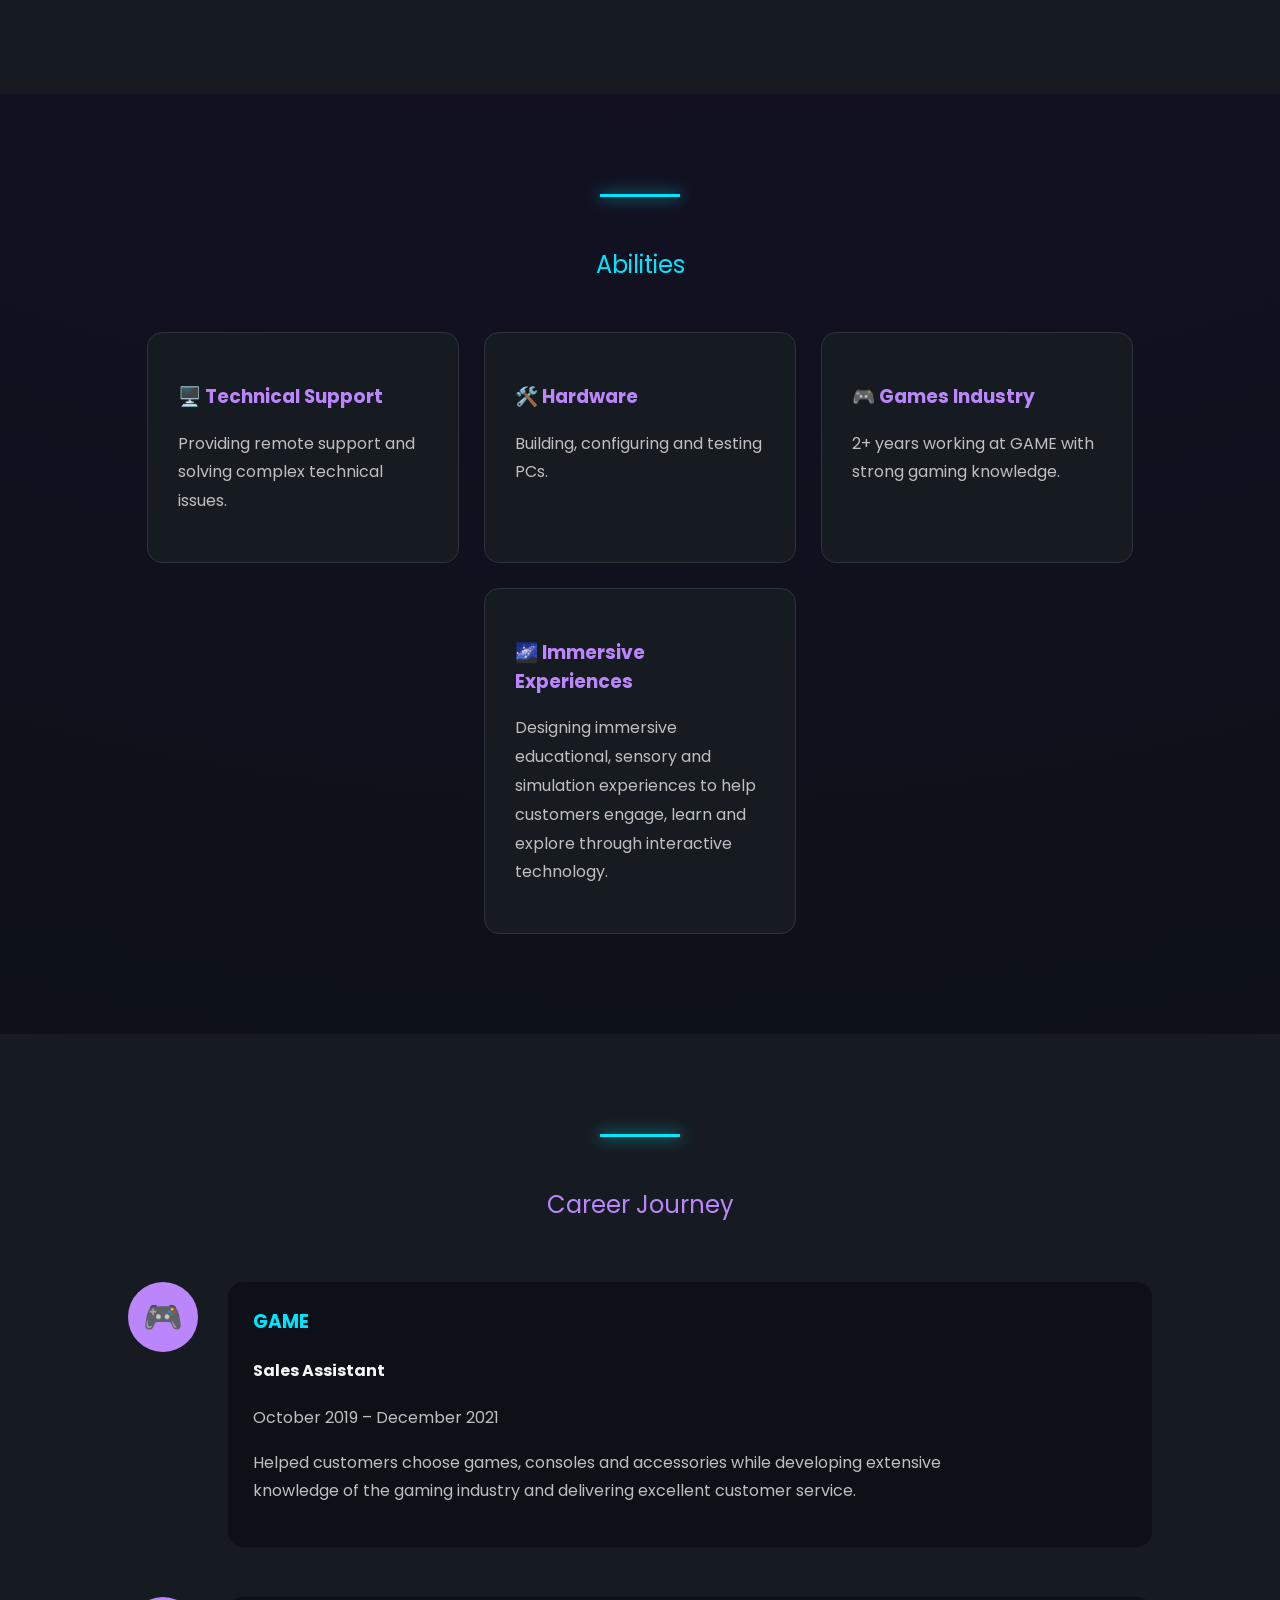
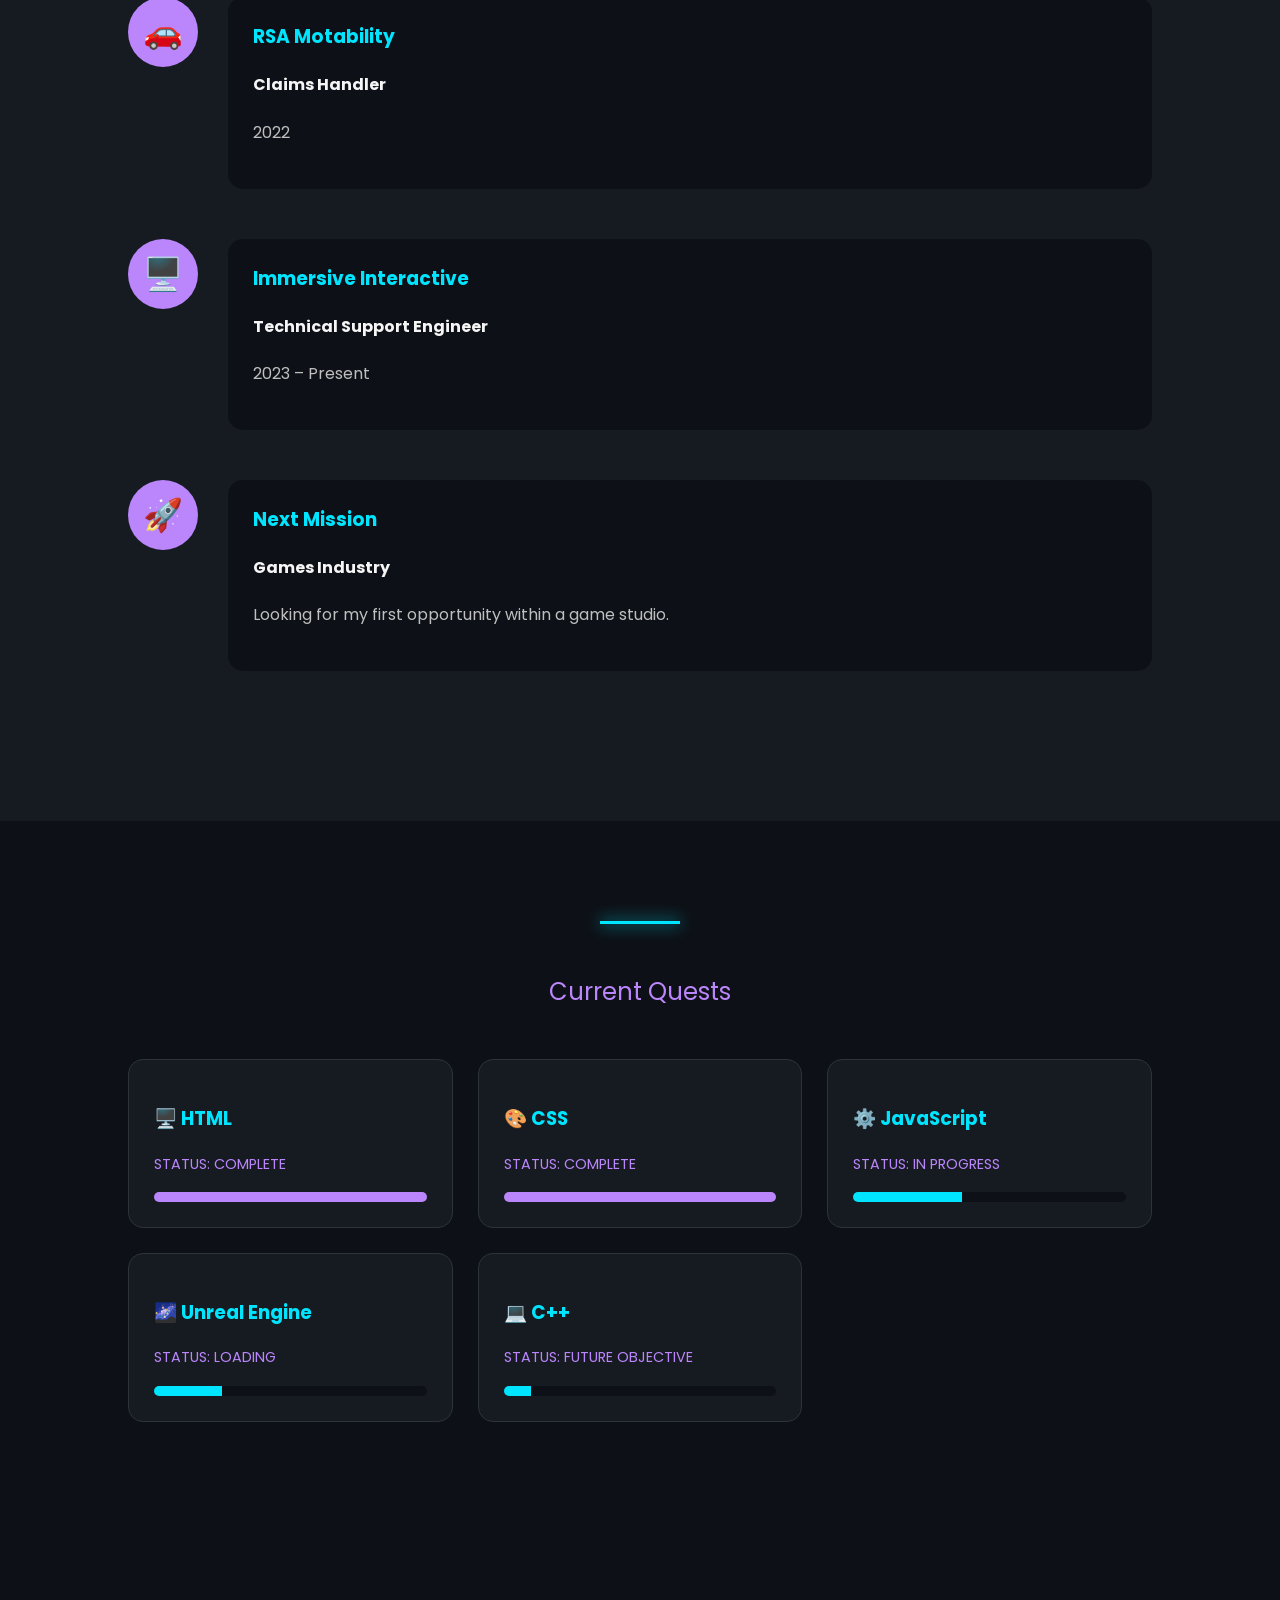
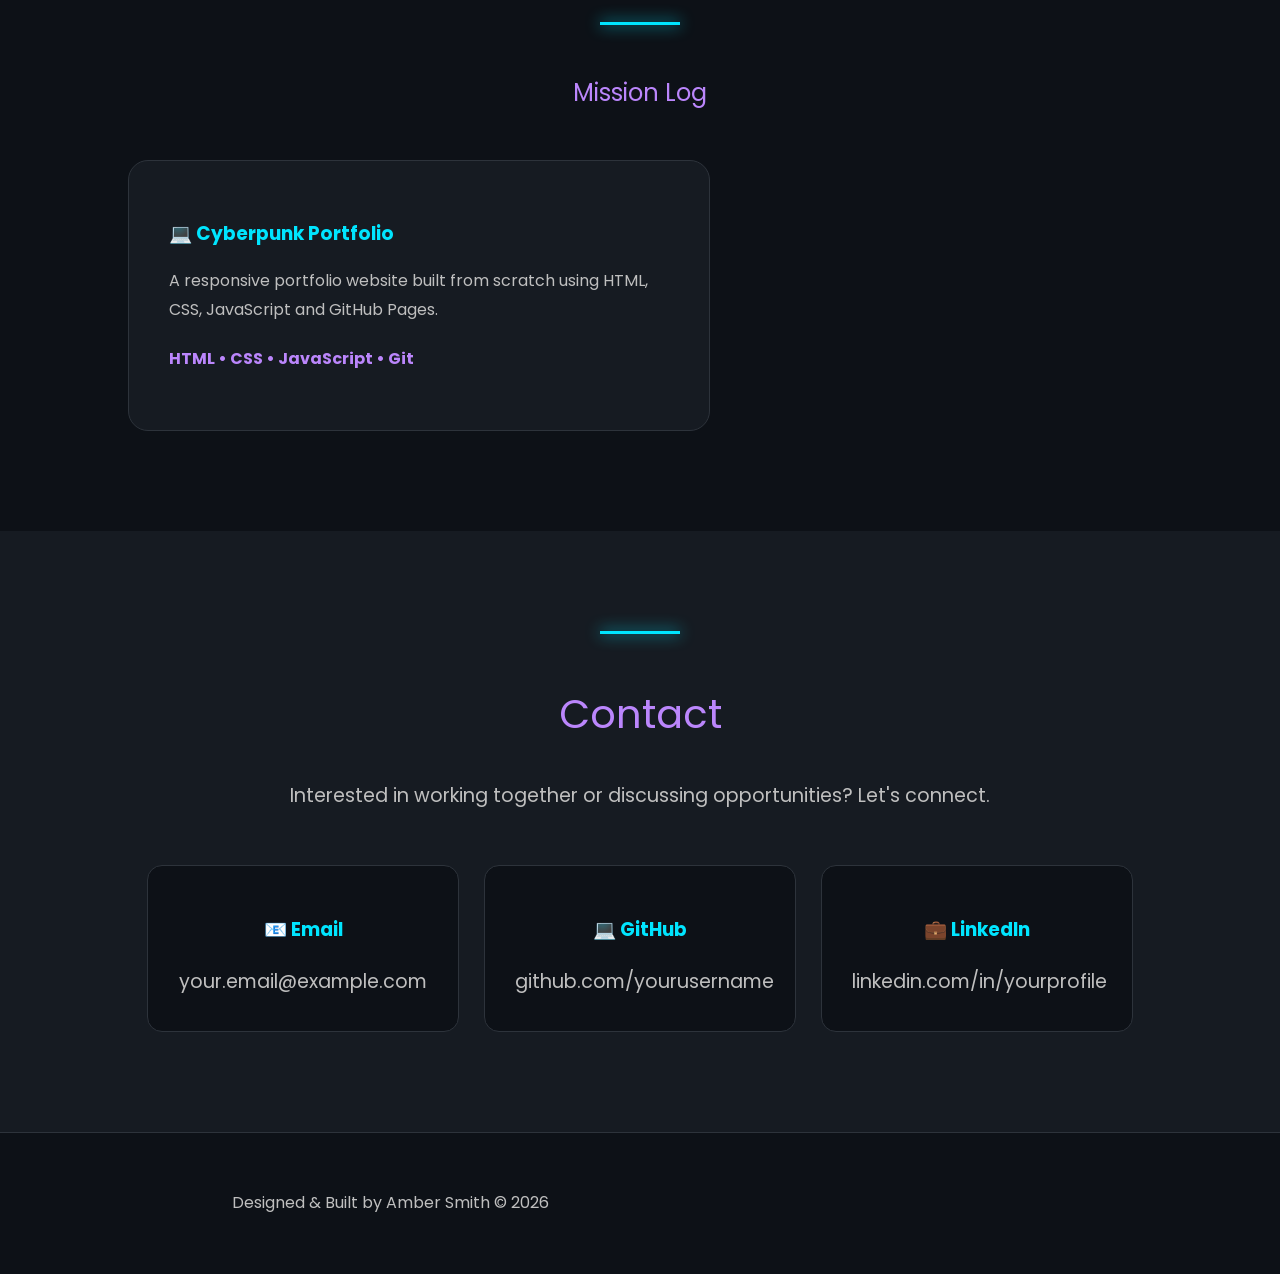
==== commit 408aafb3: "added pc builds and content pages" ====
--- a/index.html
+++ b/index.html
@@ -30,6 +30,7 @@
 
     <section class="hero">
         <div class="hero-content">
+            <div class="hero-divider"></div>
             <p class="intro">
                 HELLO, I'M
             </p>
@@ -40,7 +41,7 @@
                 <span id="typing"></span>
             </h2>
             <p class="description">
-                Helping people through technology while building a career creating amazing gaming experiences.
+                Technical Support Engineer with a passion for gaming, immersive technology and creating experiences that connect people through interactive systems.
             </p>
             <p class="status">
                 ● STATUS: AVAILABLE FOR GAMES INDUSTRY OPPORTUNITIES
@@ -59,9 +60,12 @@
         <div class="about-content">
             <h2>About Me</h2>
             <p>
-                I'm a Technical Support Engineer with over three years' experience supporting users, troubleshooting complex technical issues and helping deliver immersive interactive experiences. 
-                After spending more than two years at GAME, I discovered that the environment I enjoy most is one built around gaming, technology and creativity. 
-                I'm now working towards joining a game studio where I can combine my technical expertise with my passion for games.
+                I'm a Technical Support Engineer with over three years' experience supporting users, troubleshooting
+                complex technical issues and helping deliver immersive interactive experiences.
+                After spending more than two years at GAME, I discovered that the environment I enjoy most is one built
+                around gaming, technology and creativity.
+                I'm now working towards joining a game studio where I can combine my technical expertise with my passion
+                for games.
             </p>
         </div>
     </section>
--- a/css/style.css
+++ b/css/style.css
@@ -17,13 +17,12 @@
 
 /* Hero Section */
 .hero {
-    height: 100vh;
-    display: flex;
-    flex-direction: column;
+    min-height: 100vh;
+    display: flex;
     justify-content: center;
     align-items: center;
     text-align: center;
-    padding: 16px 42px;
+    padding: 80px 42px;
     animation: fadeIn 1.5s ease;
 }
 
@@ -33,6 +32,20 @@
     align-items: center;
     justify-content: center;
     text-align: center;
+}
+
+.hero-divider{
+    width:120px;
+    height:4px;
+    margin:0 auto 30px;
+    border-radius:999px;
+    background:linear-gradient(
+        90deg,
+        transparent,
+        var(--cyan),
+        transparent
+    );
+    box-shadow:0 0 20px var(--cyan);
 }
 
 /* name */
@@ -109,7 +122,7 @@
     top: 0;
     width: 100%;
     box-sizing: border-box;
-
+    
     background: rgba(13, 17, 23, .85);
     backdrop-filter: blur(12px);
     border-bottom: 1px solid rgba(255, 255, 255, .08);
@@ -329,15 +342,16 @@
 }
 
 /* Section Divider */
-section::before {
+section:not(.hero):before {
     content: "";
     display: block;
     width: 80px;
     height: 3px;
     background: #00E5FF;
-    margin: 0 auto 40px;
+    margin: 0 auto 50px auto;
     box-shadow: 0 0 15px #00E5FF;
 }
+
 
 html {
     scroll-behavior: smooth;
@@ -419,6 +433,13 @@
     font-size: 2.5rem;
 }
 
+.contact p {
+    color: #BFBFBF;
+    font-size: 1.2rem;
+    line-height: 2;
+    max-width: 700px;
+    margin: 0 auto;
+}
 .contact-cards {
     display: flex;
     justify-content: center;
@@ -443,4 +464,8 @@
 
 .contact-card h3 {
     color: #00E5FF;
-}+}
+
+section {
+    overflow: hidden;
+}
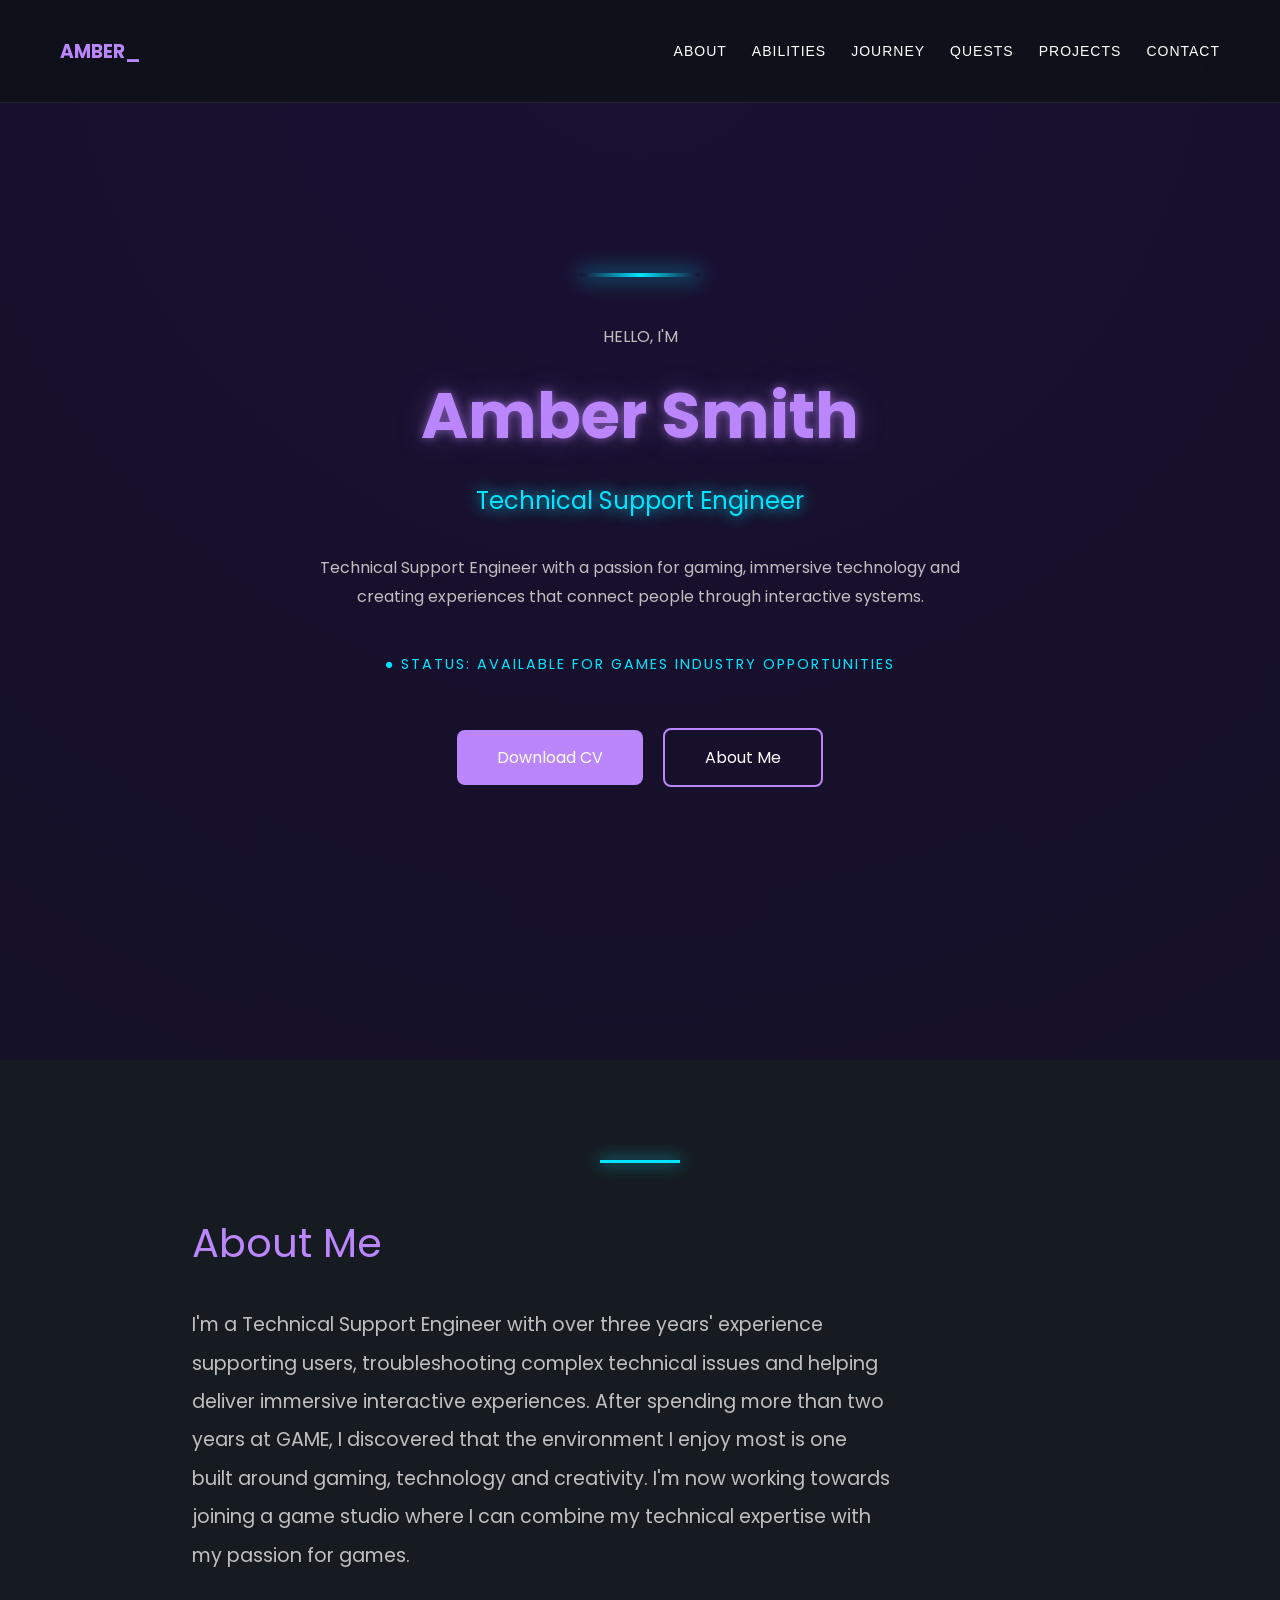
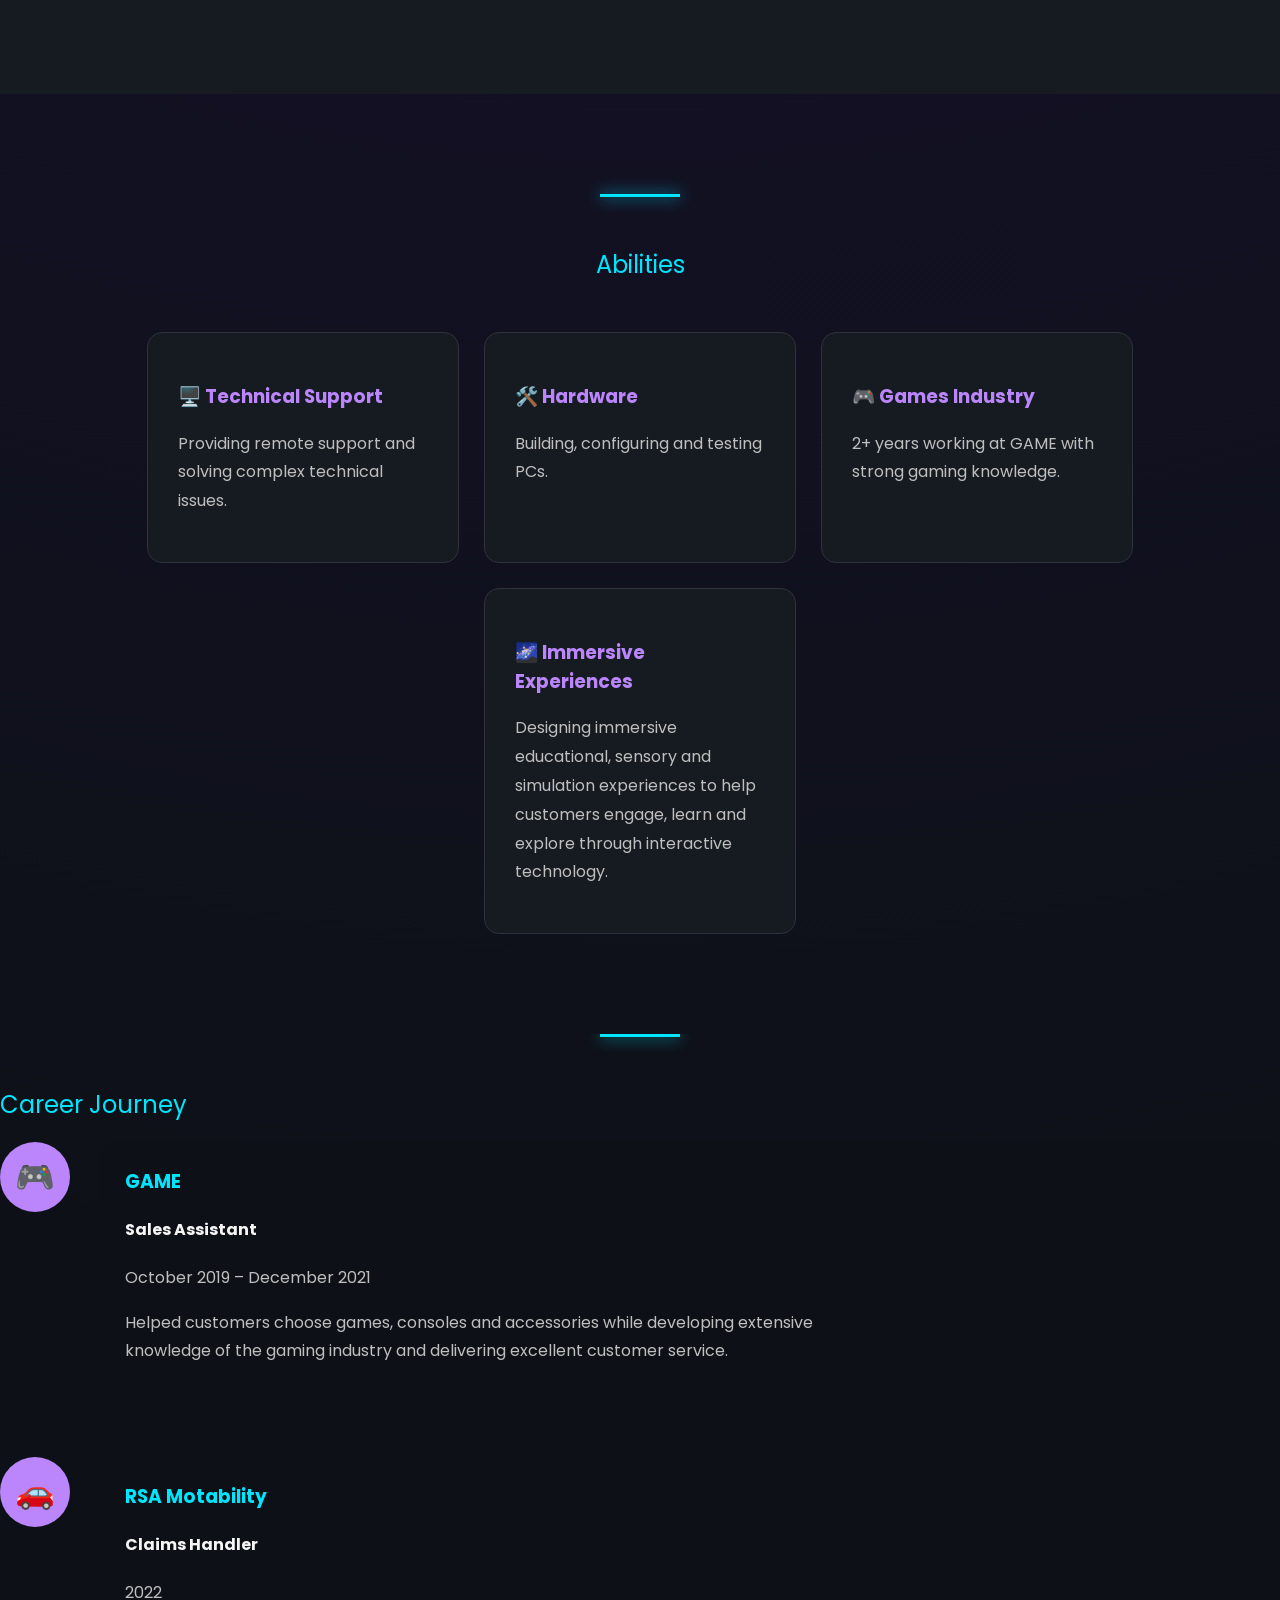
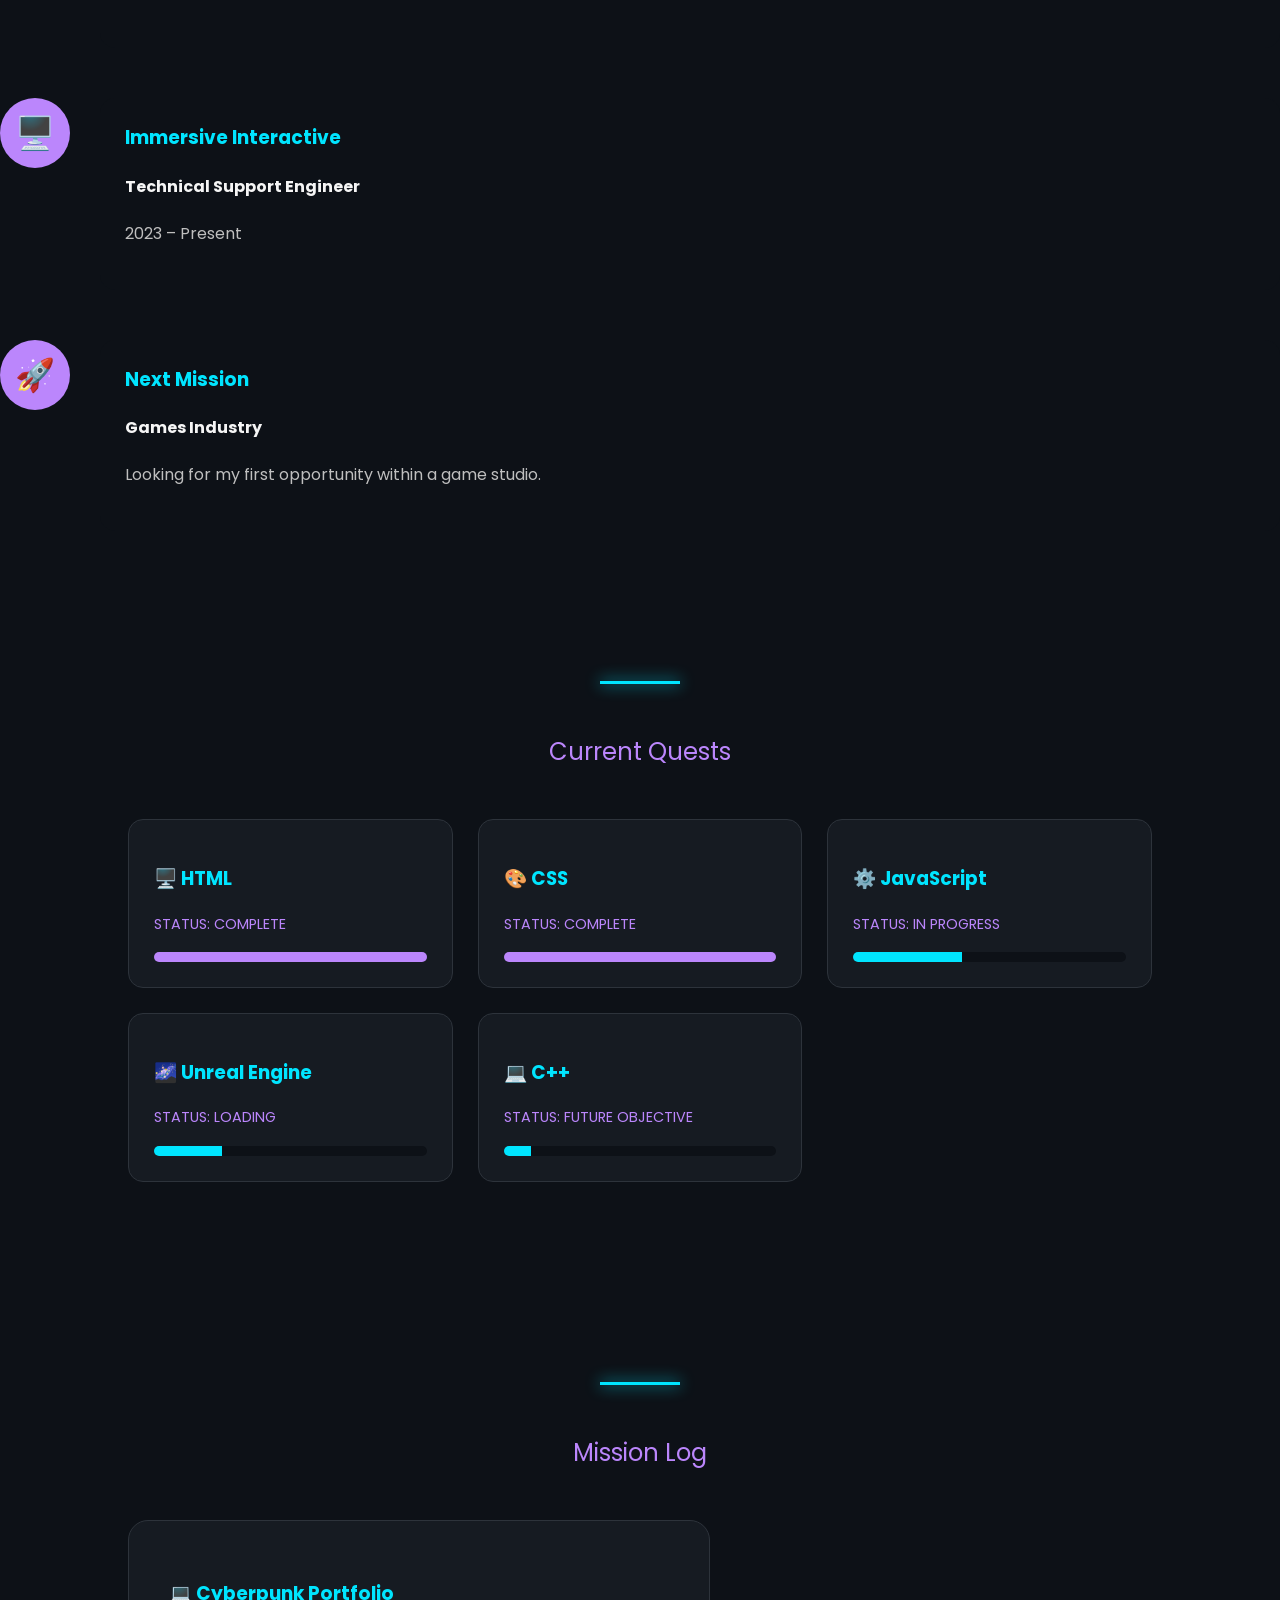
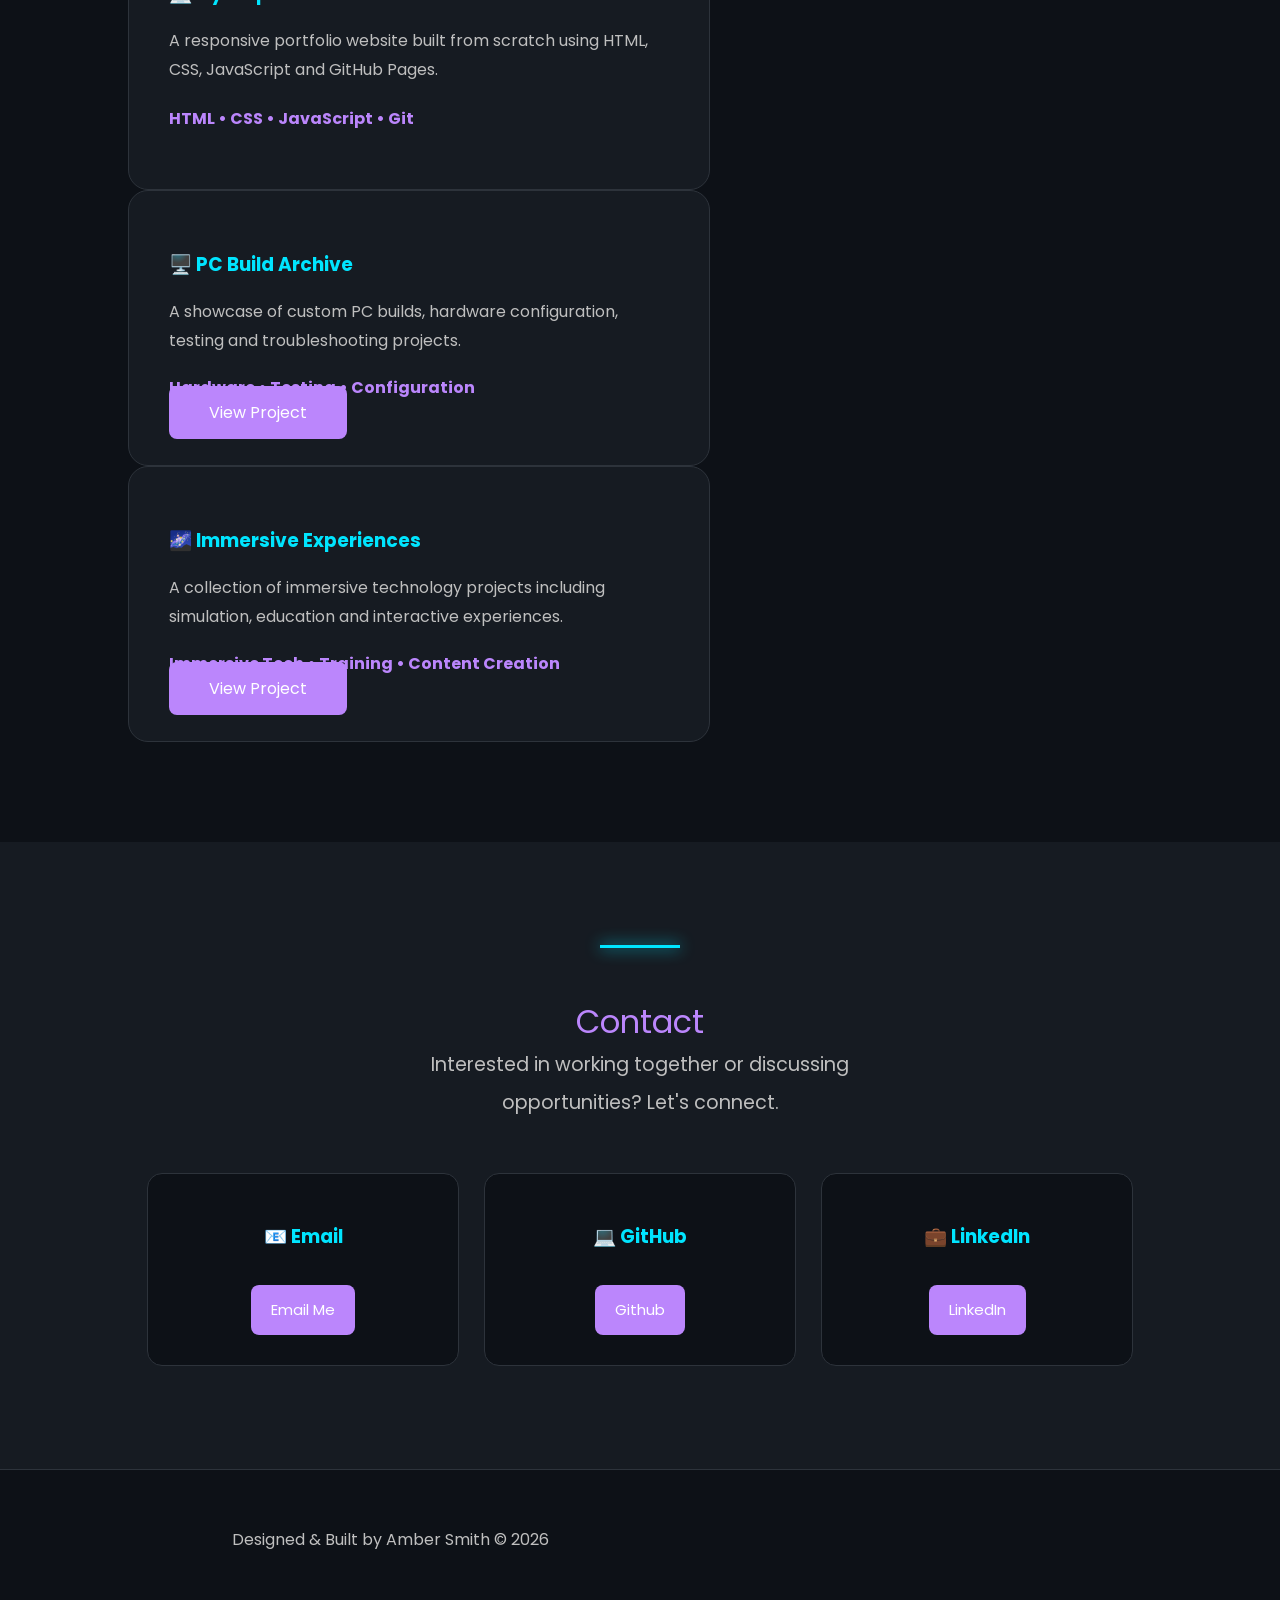
==== commit c0c09b24: "refine builds and content page and linked contact buttons" ====
--- a/index.html
+++ b/index.html
@@ -14,7 +14,6 @@
 
 <body>
 
-
     <nav>
         <h3>AMBER_</h3>
         <div>
@@ -27,7 +26,6 @@
         </div>
     </nav>
 
-
     <section class="hero">
         <div class="hero-content">
             <div class="hero-divider"></div>
@@ -41,7 +39,8 @@
                 <span id="typing"></span>
             </h2>
             <p class="description">
-                Technical Support Engineer with a passion for gaming, immersive technology and creating experiences that connect people through interactive systems.
+                Technical Support Engineer with a passion for gaming, immersive technology and creating experiences that
+                connect people through interactive systems.
             </p>
             <p class="status">
                 ● STATUS: AVAILABLE FOR GAMES INDUSTRY OPPORTUNITIES
@@ -95,7 +94,7 @@
     </section>
 
 
-    <section id="timeline" class="timeline">
+    <section id="journey" class="journey">
         <h2>Career Journey</h2>
         <div class="timeline-container">
             <div class="timeline-item">
@@ -193,6 +192,34 @@
                 </p>
             </div>
         </div>
+        <div class="project-card">
+            <h3>🖥️ PC Build Archive</h3>
+            <p>
+                A showcase of custom PC builds, hardware configuration,
+                testing and troubleshooting projects.
+            </p>
+            <div class="tech">
+                Hardware • Testing • Configuration
+            </div>
+            <a href="pc-builds/index.html">
+                View Project
+            </a>
+        </div>
+
+        <div class="project-card">
+            <h3>🌌 Immersive Experiences</h3>
+            <p>
+                A collection of immersive technology projects including
+                simulation, education and interactive experiences.
+            </p>
+            <div class="tech">
+                Immersive Tech • Training • Content Creation
+            </div>
+            <a href="immersive-content/index.html">
+                View Project
+            </a>
+        </div>
+
     </section>
 
 
@@ -207,19 +234,19 @@
             <div class="contact-card">
                 <h3>📧 Email</h3>
                 <p>
-                    your.email@example.com
+                    <a class="contact-button" href="mailto:amberpsmith98@gmail.com"> Email Me</a>
                 </p>
             </div>
             <div class="contact-card">
                 <h3>💻 GitHub</h3>
                 <p>
-                    github.com/yourusername
+                    <a class="contact-button" href="https://github.com/TechAmber" target="_blank"> Github</a>
                 </p>
             </div>
             <div class="contact-card">
                 <h3>💼 LinkedIn</h3>
                 <p>
-                    linkedin.com/in/yourprofile
+                    <a class="contact-button" href="https://www.linkedin.com/in/amber-Smith-9b2b3a1a1" target="_blank">LinkedIn</a>
                 </p>
             </div>
         </div>
--- a/css/style.css
+++ b/css/style.css
@@ -80,7 +80,7 @@
 }
 
 /* Buttons */
-a {
+a{
     padding: 15px 40px;
     border-radius: 8px;
     text-decoration: none;
@@ -122,7 +122,6 @@
     top: 0;
     width: 100%;
     box-sizing: border-box;
-    
     background: rgba(13, 17, 23, .85);
     backdrop-filter: blur(12px);
     border-bottom: 1px solid rgba(255, 255, 255, .08);
@@ -423,21 +422,22 @@
 
 /* Contact Section */
 .contact {
-    padding: 100px 10%;
+    padding: 8%;
     background: #161B22;
     text-align: center;
 }
 
 .contact h2 {
     color: #BB86FC;
-    font-size: 2.5rem;
+    font-size: 2rem;
+    margin:auto;
 }
 
 .contact p {
     color: #BFBFBF;
     font-size: 1.2rem;
     line-height: 2;
-    max-width: 700px;
+    max-width: 500px;
     margin: 0 auto;
 }
 .contact-cards {
@@ -446,6 +446,7 @@
     gap: 25px;
     flex-wrap: wrap;
     margin-top: 50px;
+
 }
 
 .contact-card {
@@ -466,6 +467,24 @@
     color: #00E5FF;
 }
 
+.contact-button {
+    display: inline-block;
+    margin-top: 15px;
+    padding: 10px 20px;
+    border-radius: 8px;
+    background: #BB86FC;
+    color: white;
+    text-decoration: none;
+    font-size: 15px;
+    transition: .3s;
+}
+
+.contact-button:hover {
+    background: #00E5FF;
+    color: #0D1117;
+    box-shadow: 0 0 20px #00E5FF;
+}
+
 section {
     overflow: hidden;
 }
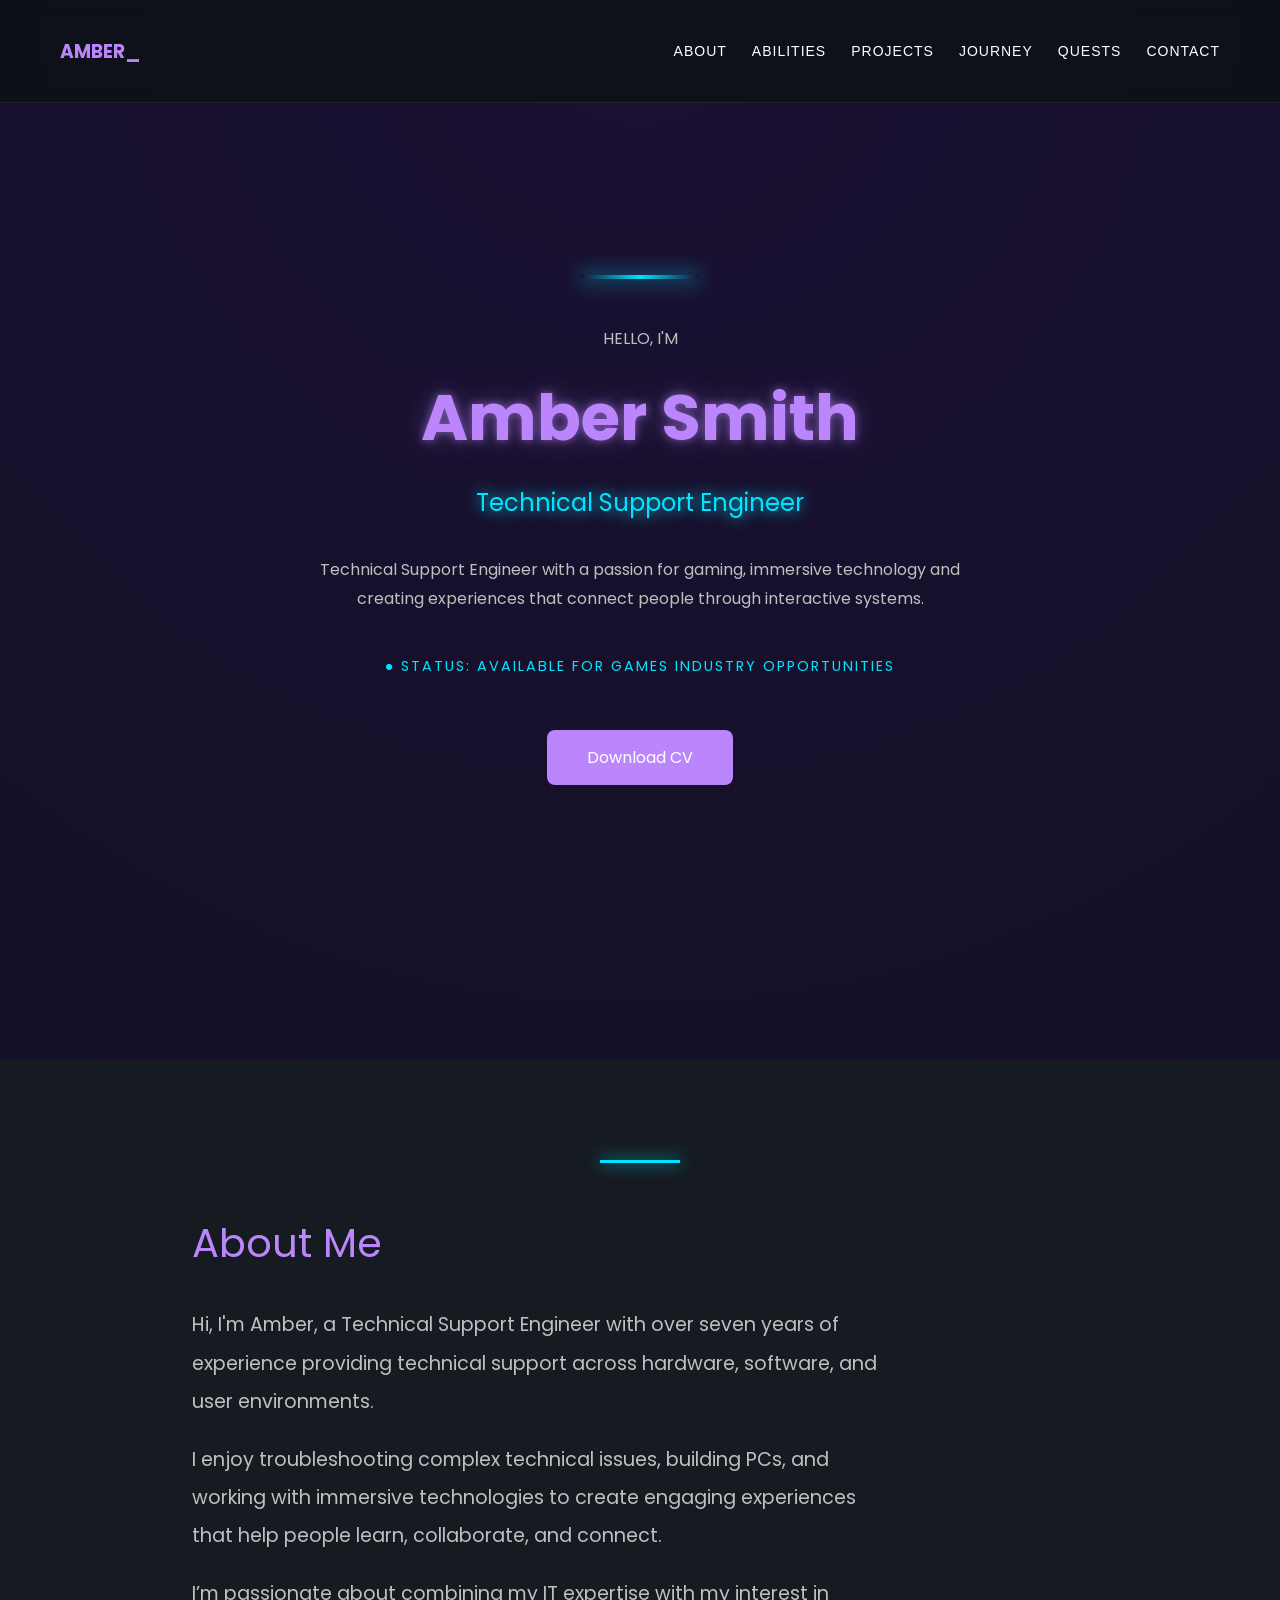
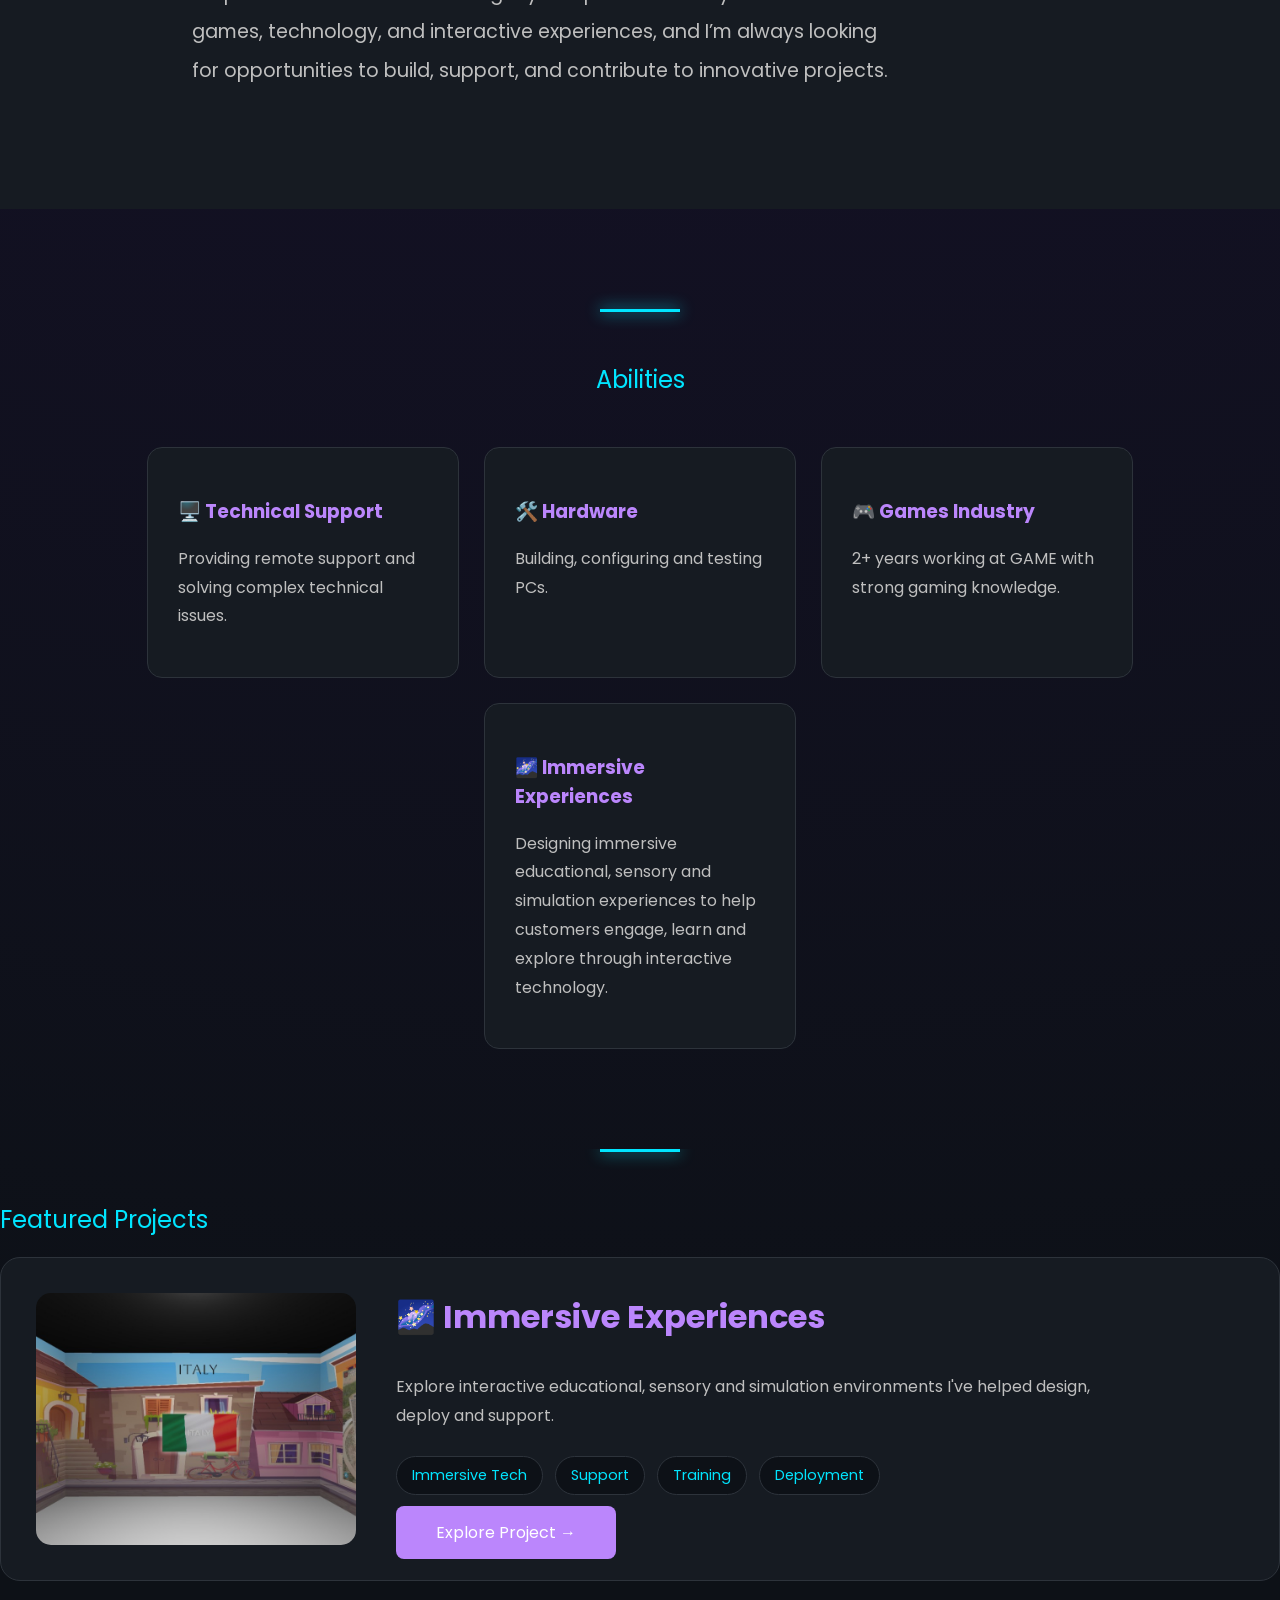
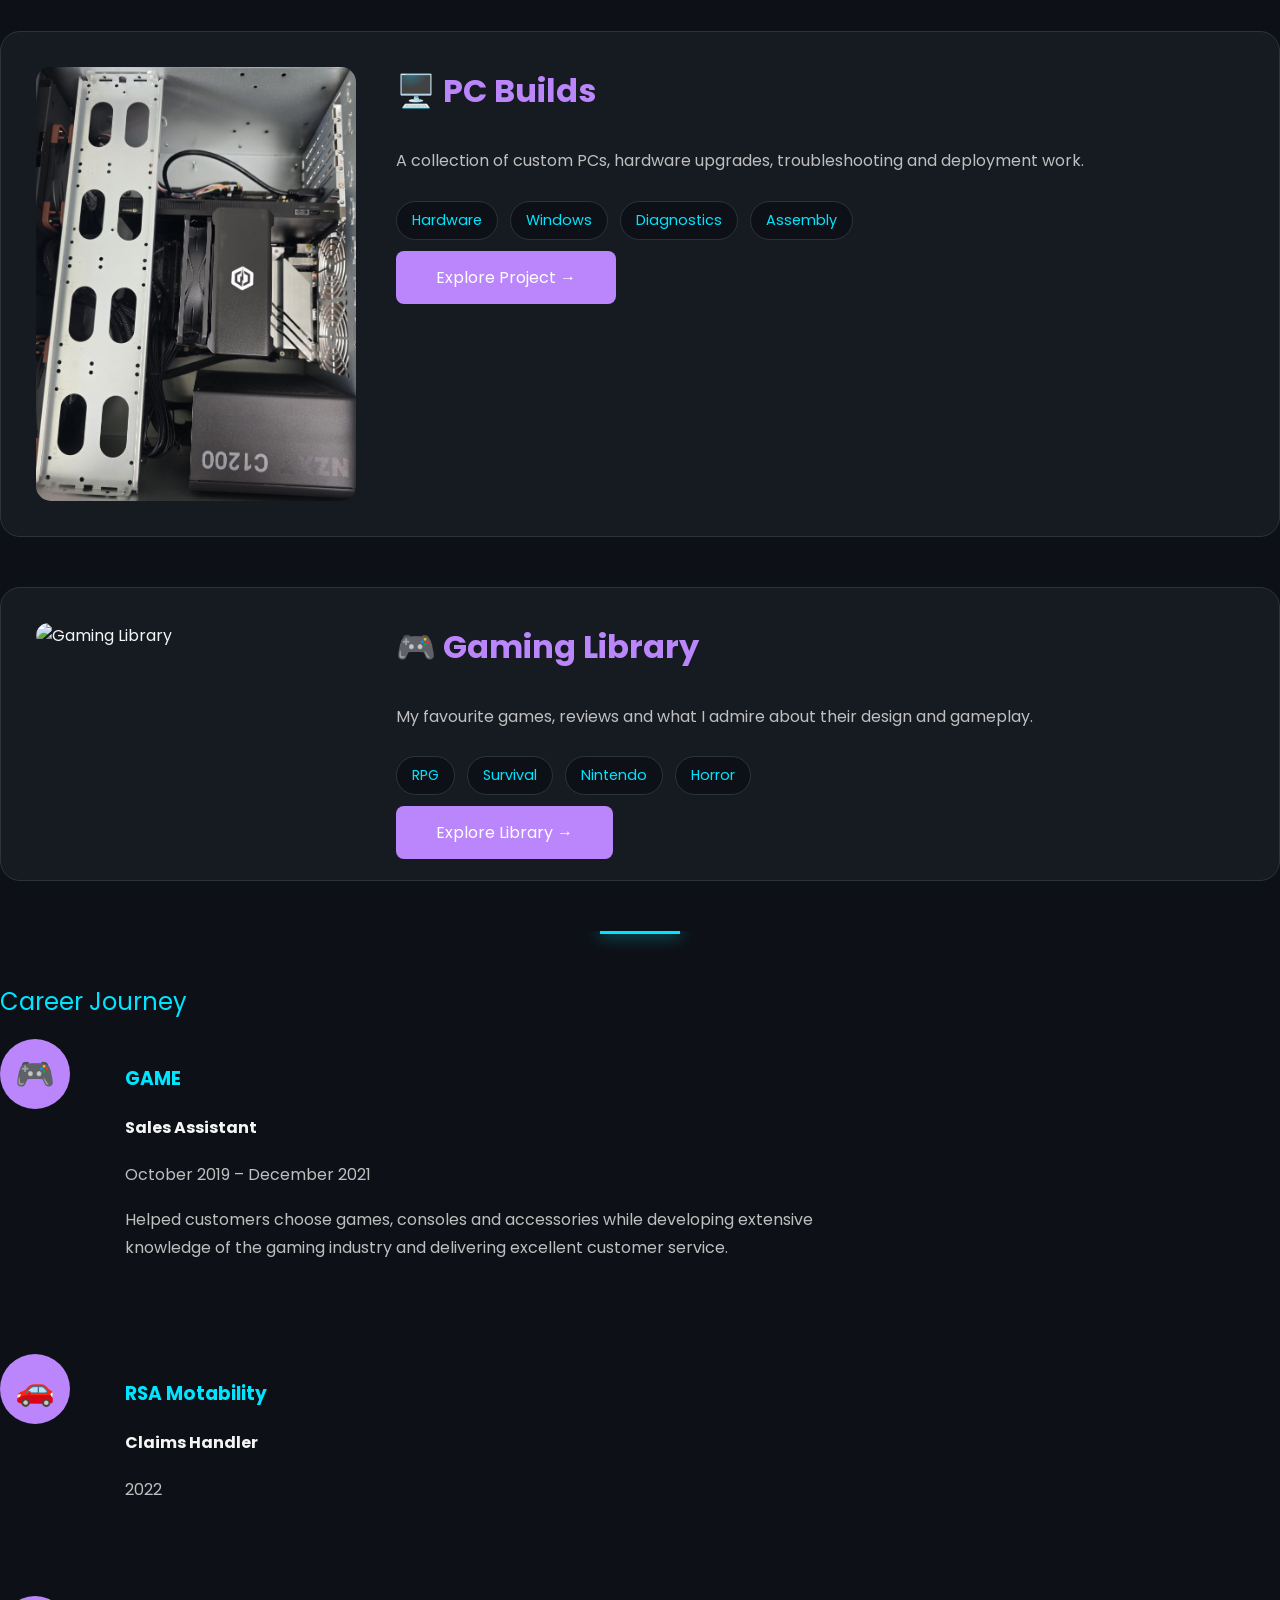
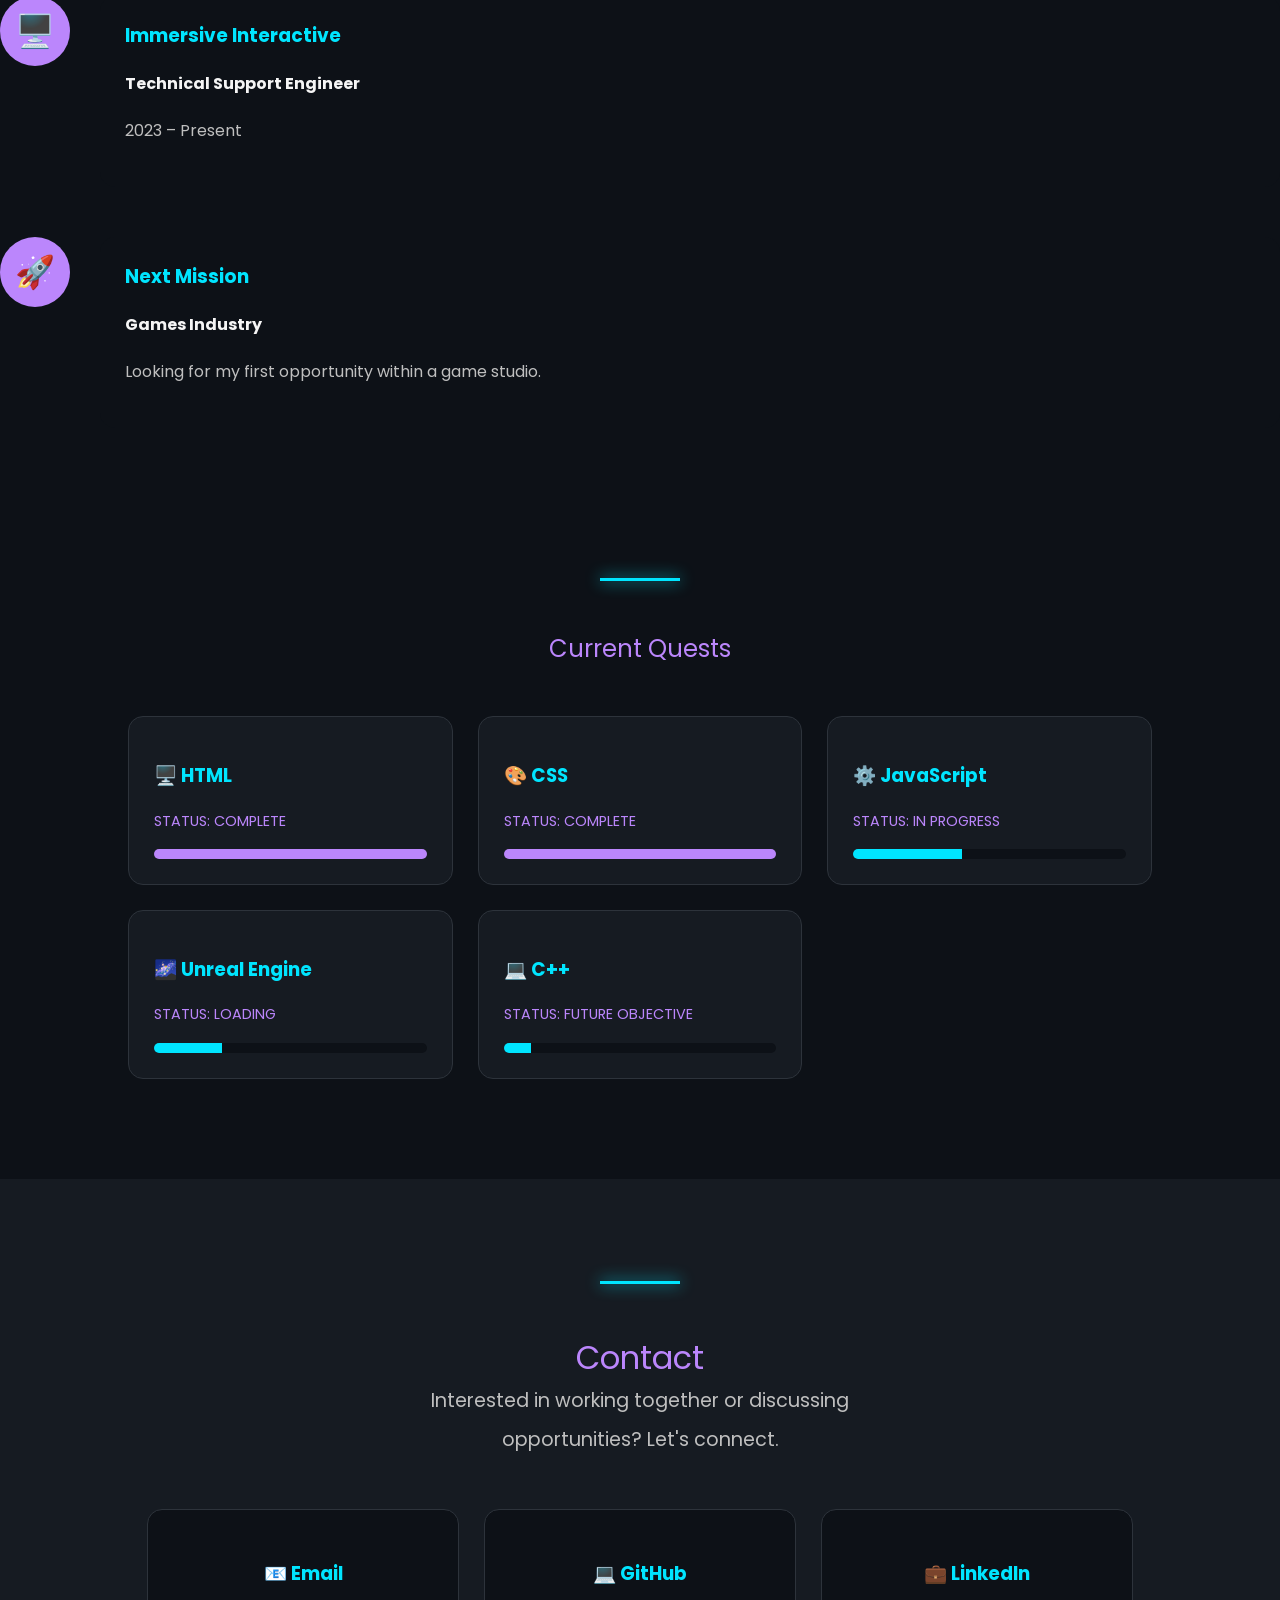
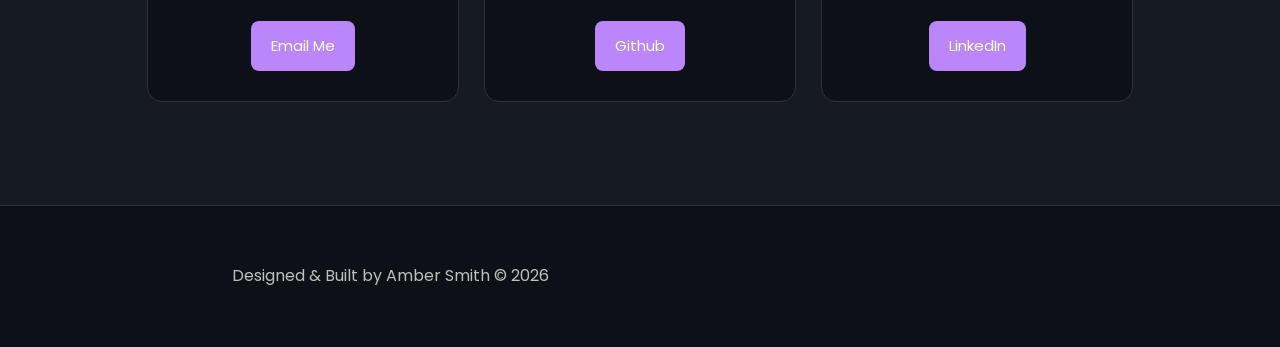
==== commit af7cd5c3: "improve projects section with pics and links" ====
--- a/index.html
+++ b/index.html
@@ -19,9 +19,9 @@
         <div>
             <a href="#about">About</a>
             <a href="#abilities">Abilities</a>
+            <a href="#projects">Projects</a>
             <a href="#journey">Journey</a>
             <a href="#quests">Quests</a>
-            <a href="#projects">Projects</a>
             <a href="#contact">Contact</a>
         </div>
     </nav>
@@ -46,10 +46,7 @@
                 ● STATUS: AVAILABLE FOR GAMES INDUSTRY OPPORTUNITIES
             </p>
             <div class="buttons">
-                <a href="#">Download CV</a>
-                <a href="#about" class="secondary">
-                    About Me
-                </a>
+                <a href="CV/Resume.docx">Download CV</a>
             </div>
         </div>
     </section>
@@ -59,12 +56,17 @@
         <div class="about-content">
             <h2>About Me</h2>
             <p>
-                I'm a Technical Support Engineer with over three years' experience supporting users, troubleshooting
-                complex technical issues and helping deliver immersive interactive experiences.
-                After spending more than two years at GAME, I discovered that the environment I enjoy most is one built
-                around gaming, technology and creativity.
-                I'm now working towards joining a game studio where I can combine my technical expertise with my passion
-                for games.
+                Hi, I'm Amber, a Technical Support Engineer with over seven years of experience providing technical
+                support across hardware, software, and user environments.
+            </p>
+            <p>
+                I enjoy troubleshooting complex technical issues, building PCs, and working with immersive technologies
+                to create engaging experiences that help people learn, collaborate, and connect.
+            </p>
+            <p>
+                I’m passionate about combining my IT expertise with my interest in games, technology, and interactive
+                experiences, and I’m always looking for opportunities to build, support, and contribute to innovative
+                projects.
             </p>
         </div>
     </section>
@@ -89,6 +91,81 @@
                 <h3>🌌 Immersive Experiences</h3>
                 <p>Designing immersive educational, sensory and simulation experiences to help customers engage, learn
                     and explore through interactive technology.</p>
+            </div>
+        </div>
+    </section>
+
+
+
+    <section class="projects" id="projects">
+
+        <h2>Featured Projects</h2>
+
+        <div class="featured-project-card">
+            <div class="project-image">
+                <img src="images/content.jpeg" alt="Immersive Experiences">
+            </div>
+
+            <div class="project-info">
+
+                <h3>🌌 Immersive Experiences</h3>
+                <p>
+                    Explore interactive educational, sensory and simulation environments I've helped
+                    design, deploy and support.
+                </p>
+                <div class="tech-tags">
+                    <span>Immersive Tech</span>
+                    <span>Support</span>
+                    <span>Training</span>
+                    <span>Deployment</span>
+                </div>
+                <a class="button" href="immersive-content/index.html">
+                    Explore Project →
+                </a>
+            </div>
+        </div>
+
+
+        <div class="featured-project-card">
+            <div class="project-image">
+                <img src="images/pc.jpeg" alt="PC Builds">
+            </div>
+            <div class="project-info">
+                <h3>🖥️ PC Builds</h3>
+                <p>
+                    A collection of custom PCs, hardware upgrades, troubleshooting and deployment work.
+                </p>
+                <div class="tech-tags">
+                    <span>Hardware</span>
+                    <span>Windows</span>
+                    <span>Diagnostics</span>
+                    <span>Assembly</span>
+                </div>
+                <a class="button" href="pc-builds/index.html">
+                    Explore Project →
+                </a>
+            </div>
+        </div>
+
+
+        <div class="featured-project-card">
+            <div class="project-image">
+                <img src="images/games-placeholder.jpg" alt="Gaming Library">
+            </div>
+            <div class="project-info">
+                <h3>🎮 Gaming Library</h3>
+                <p>
+                    My favourite games, reviews and what I admire about their design and gameplay.
+                </p>
+                <div class="tech-tags">
+                    <span>RPG</span>
+                    <span>Survival</span>
+                    <span>Nintendo</span>
+                    <span>Horror</span>
+                </div>
+                <a class="button" href="game-library/index.html">
+                    Explore Library →
+                </a>
             </div>
         </div>
     </section>
@@ -179,50 +256,6 @@
     </section>
 
 
-    <section id="projects" class="projects">
-        <h2>Mission Log</h2>
-        <div class="projects-grid">
-            <div class="project-card">
-                <h3>💻 Cyberpunk Portfolio</h3>
-                <p>
-                    A responsive portfolio website built from scratch using HTML, CSS, JavaScript and GitHub Pages.
-                </p>
-                <p class="tech">
-                    HTML • CSS • JavaScript • Git
-                </p>
-            </div>
-        </div>
-        <div class="project-card">
-            <h3>🖥️ PC Build Archive</h3>
-            <p>
-                A showcase of custom PC builds, hardware configuration,
-                testing and troubleshooting projects.
-            </p>
-            <div class="tech">
-                Hardware • Testing • Configuration
-            </div>
-            <a href="pc-builds/index.html">
-                View Project
-            </a>
-        </div>
-
-        <div class="project-card">
-            <h3>🌌 Immersive Experiences</h3>
-            <p>
-                A collection of immersive technology projects including
-                simulation, education and interactive experiences.
-            </p>
-            <div class="tech">
-                Immersive Tech • Training • Content Creation
-            </div>
-            <a href="immersive-content/index.html">
-                View Project
-            </a>
-        </div>
-
-    </section>
-
-
     <section id="contact" class="contact">
         <h2>Contact</h2>
         <p>
@@ -246,7 +279,8 @@
             <div class="contact-card">
                 <h3>💼 LinkedIn</h3>
                 <p>
-                    <a class="contact-button" href="https://www.linkedin.com/in/amber-Smith-9b2b3a1a1" target="_blank">LinkedIn</a>
+                    <a class="contact-button" href="https://www.linkedin.com/in/amber-smith-69509b154/"
+                        target="_blank">LinkedIn</a>
                 </p>
             </div>
         </div>
--- a/css/style.css
+++ b/css/style.css
@@ -34,18 +34,16 @@
     text-align: center;
 }
 
-.hero-divider{
-    width:120px;
-    height:4px;
-    margin:0 auto 30px;
-    border-radius:999px;
-    background:linear-gradient(
-        90deg,
-        transparent,
-        var(--cyan),
-        transparent
-    );
-    box-shadow:0 0 20px var(--cyan);
+.hero-divider {
+    width: 120px;
+    height: 4px;
+    margin: 0 auto 30px;
+    border-radius: 999px;
+    background: linear-gradient(90deg,
+            transparent,
+            var(--cyan),
+            transparent);
+    box-shadow: 0 0 20px var(--cyan);
 }
 
 /* name */
@@ -80,7 +78,7 @@
 }
 
 /* Buttons */
-a{
+a {
     padding: 15px 40px;
     border-radius: 8px;
     text-decoration: none;
@@ -167,6 +165,7 @@
 .about p {
     font-size: 1.2rem;
     line-height: 2;
+    
 }
 
 /* Skills Section */
@@ -284,43 +283,50 @@
 }
 
 /* Projects Section */
-.projects {
-    padding: 100px 10%;
-}
-
-.projects h2 {
-    text-align: center;
-    color: var(--purple);
+.featured-project-card {
+    display: grid;
+    grid-template-columns: 320px 1fr;
+    gap: 40px;
+    background: #161B22;
+    border: 1px solid #2d333b;
+    border-radius: 20px;
+    padding: 35px;
     margin-bottom: 50px;
-}
-
-.project-grid {
-    display: flex;
-    justify-content: center;
-}
-
-.project-card {
-    background: var(--card);
-    width: 500px;
-    padding: 40px;
-    border-radius: 20px;
-    transition: .3s;
+    transition: .3s;
+}
+
+.featured-project-card:hover {
+    transform: translateY(-8px);
+    box-shadow: 0 0 35px rgba(0, 229, 255, .25);
+}
+
+.project-image img {
+    width: 100%;
+    height: 100%;
+    object-fit: cover;
+    border-radius: 15px;
+}
+
+.project-info h3 {
+    color: #BB86FC;
+    font-size: 2rem;
+    margin-top: 0;
+}
+
+.tech-tags {
+    display: flex;
+    flex-wrap: wrap;
+    gap: 12px;
+    margin: 25px 0;
+}
+
+.tech-tags span {
+    background: #0D1117;
+    padding: 8px 15px;
+    border-radius: 25px;
+    color: #00E5FF;
+    font-size: .9rem;
     border: 1px solid #2d333b;
-}
-
-.project-card:hover {
-    transform: translateY(-10px);
-    box-shadow: 0 0 30px rgba(187, 134, 252, .4);
-}
-
-.project-card h3 {
-    color: var(--cyan);
-}
-
-.tech {
-    margin-top: 20px;
-    color: var(--purple);
-    font-weight: bold;
 }
 
 /*
@@ -430,7 +436,7 @@
 .contact h2 {
     color: #BB86FC;
     font-size: 2rem;
-    margin:auto;
+    margin: auto;
 }
 
 .contact p {
@@ -440,6 +446,7 @@
     max-width: 500px;
     margin: 0 auto;
 }
+
 .contact-cards {
     display: flex;
     justify-content: center;
@@ -487,4 +494,4 @@
 
 section {
     overflow: hidden;
-}
+}
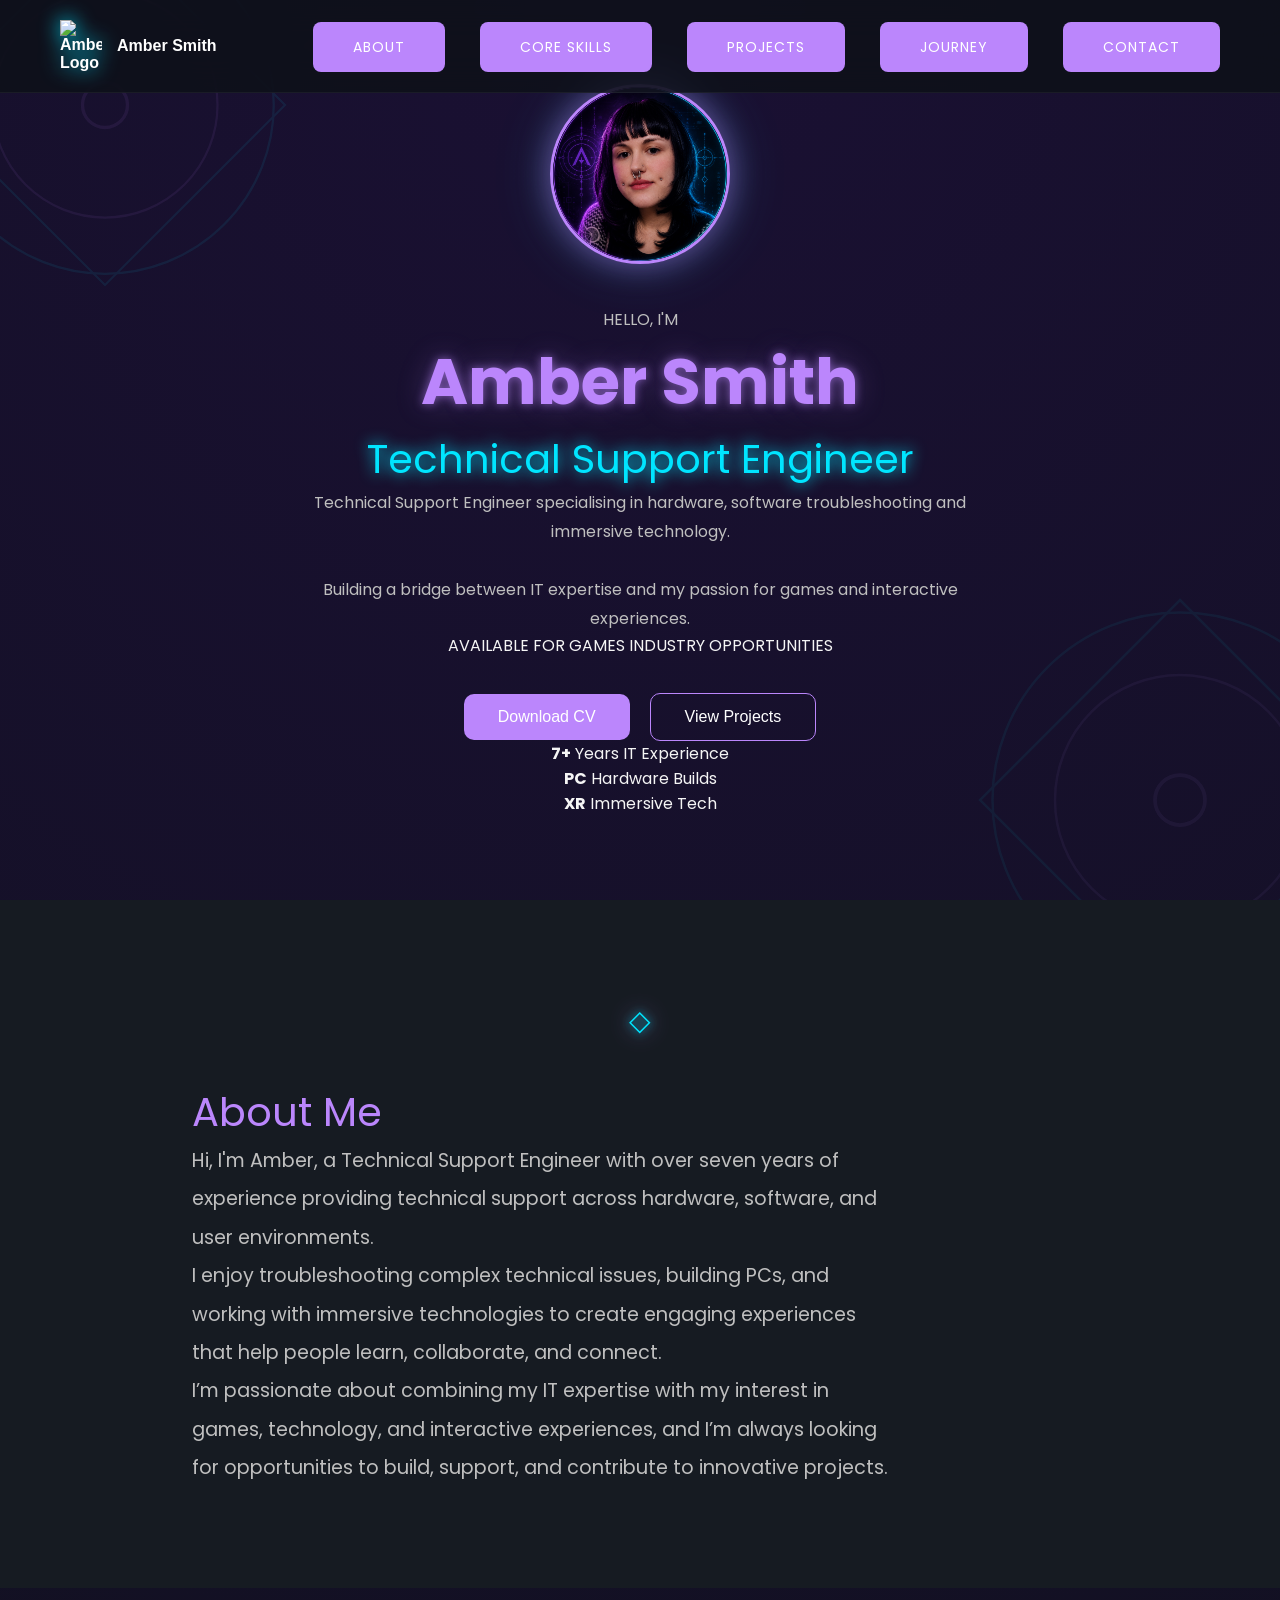
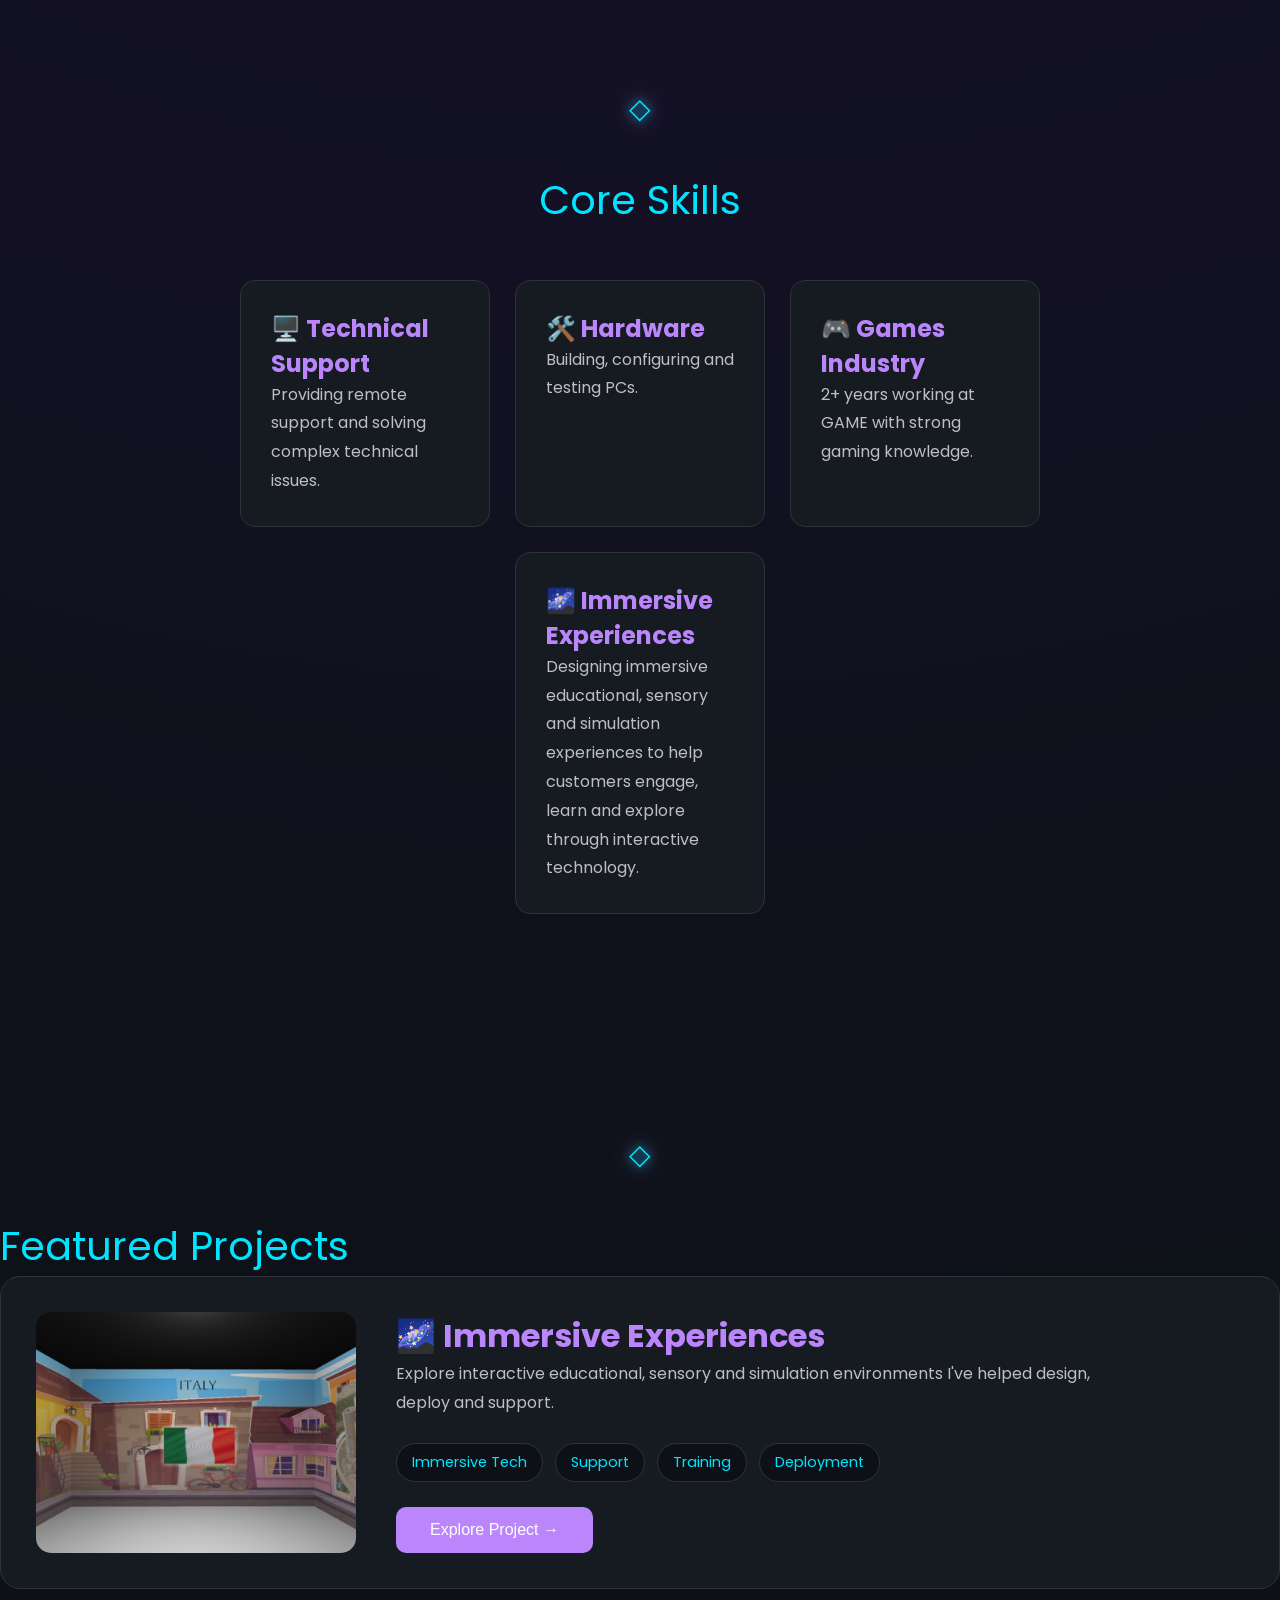
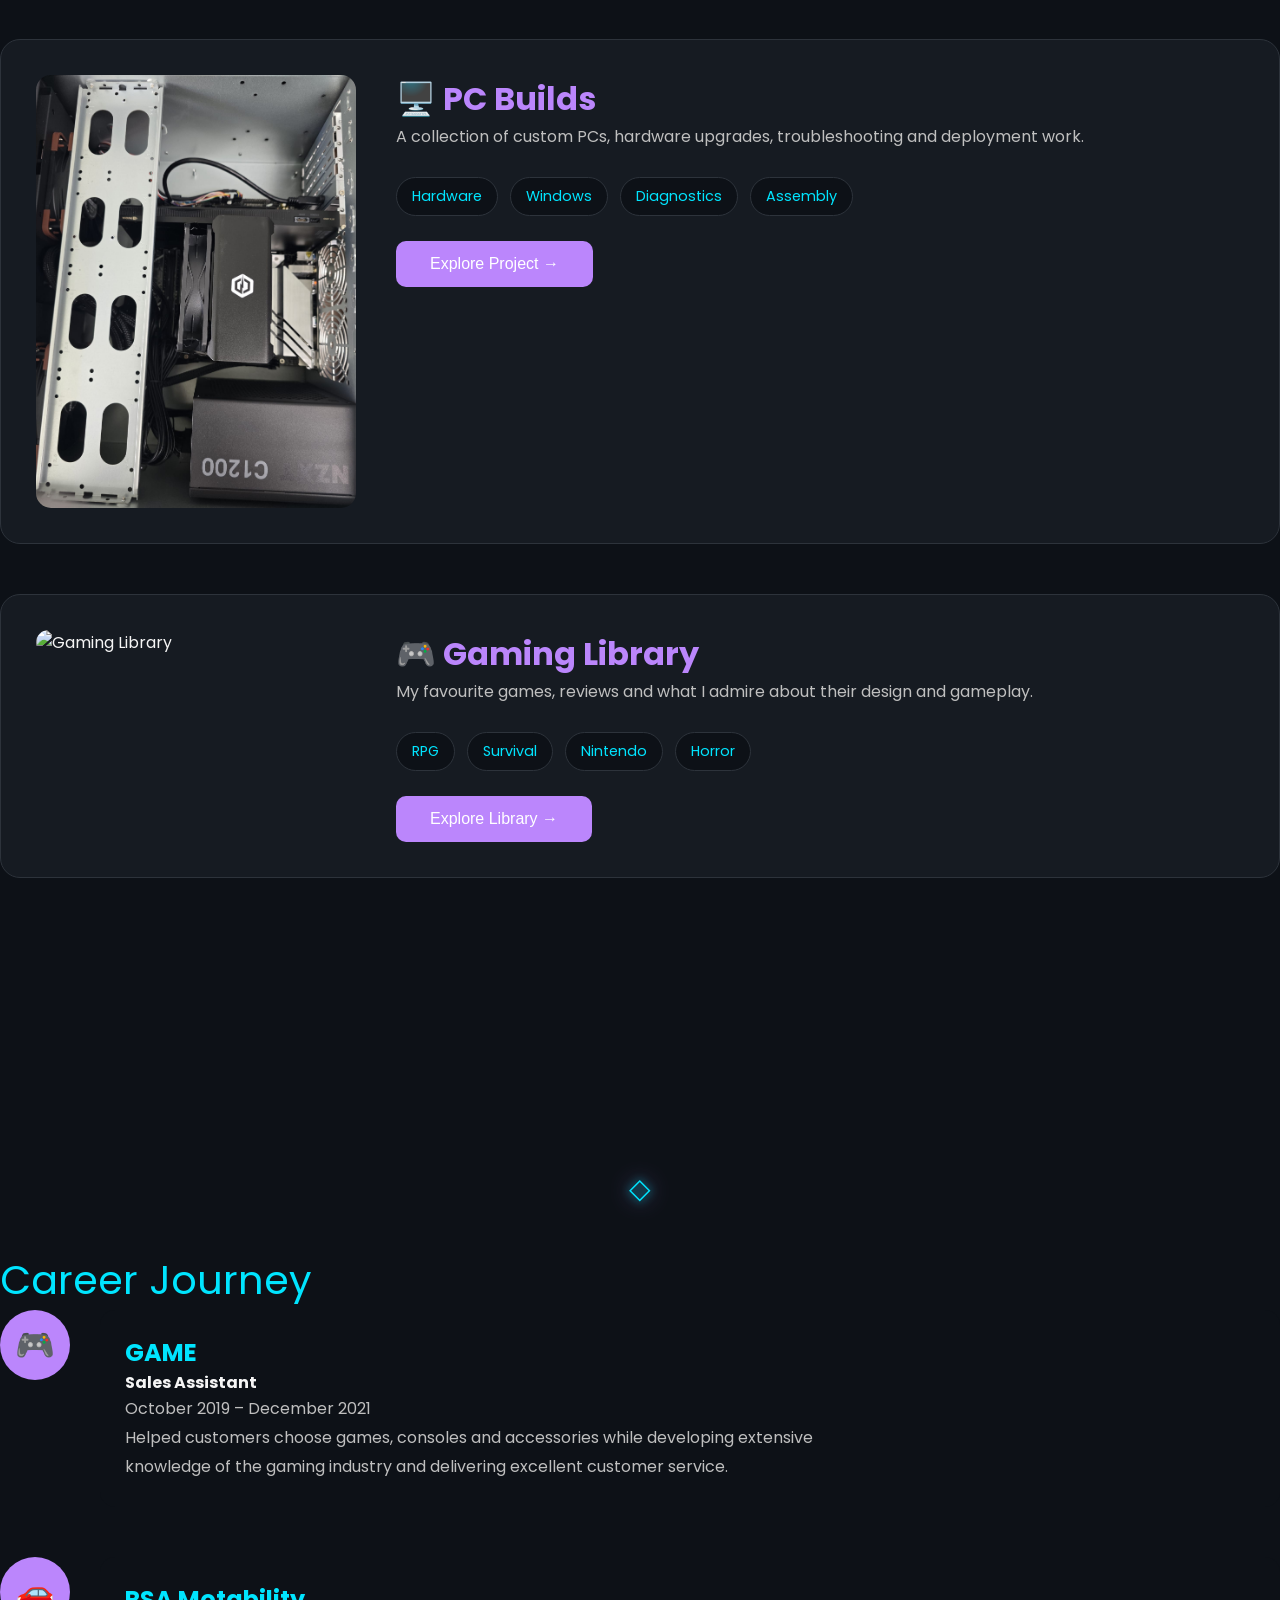
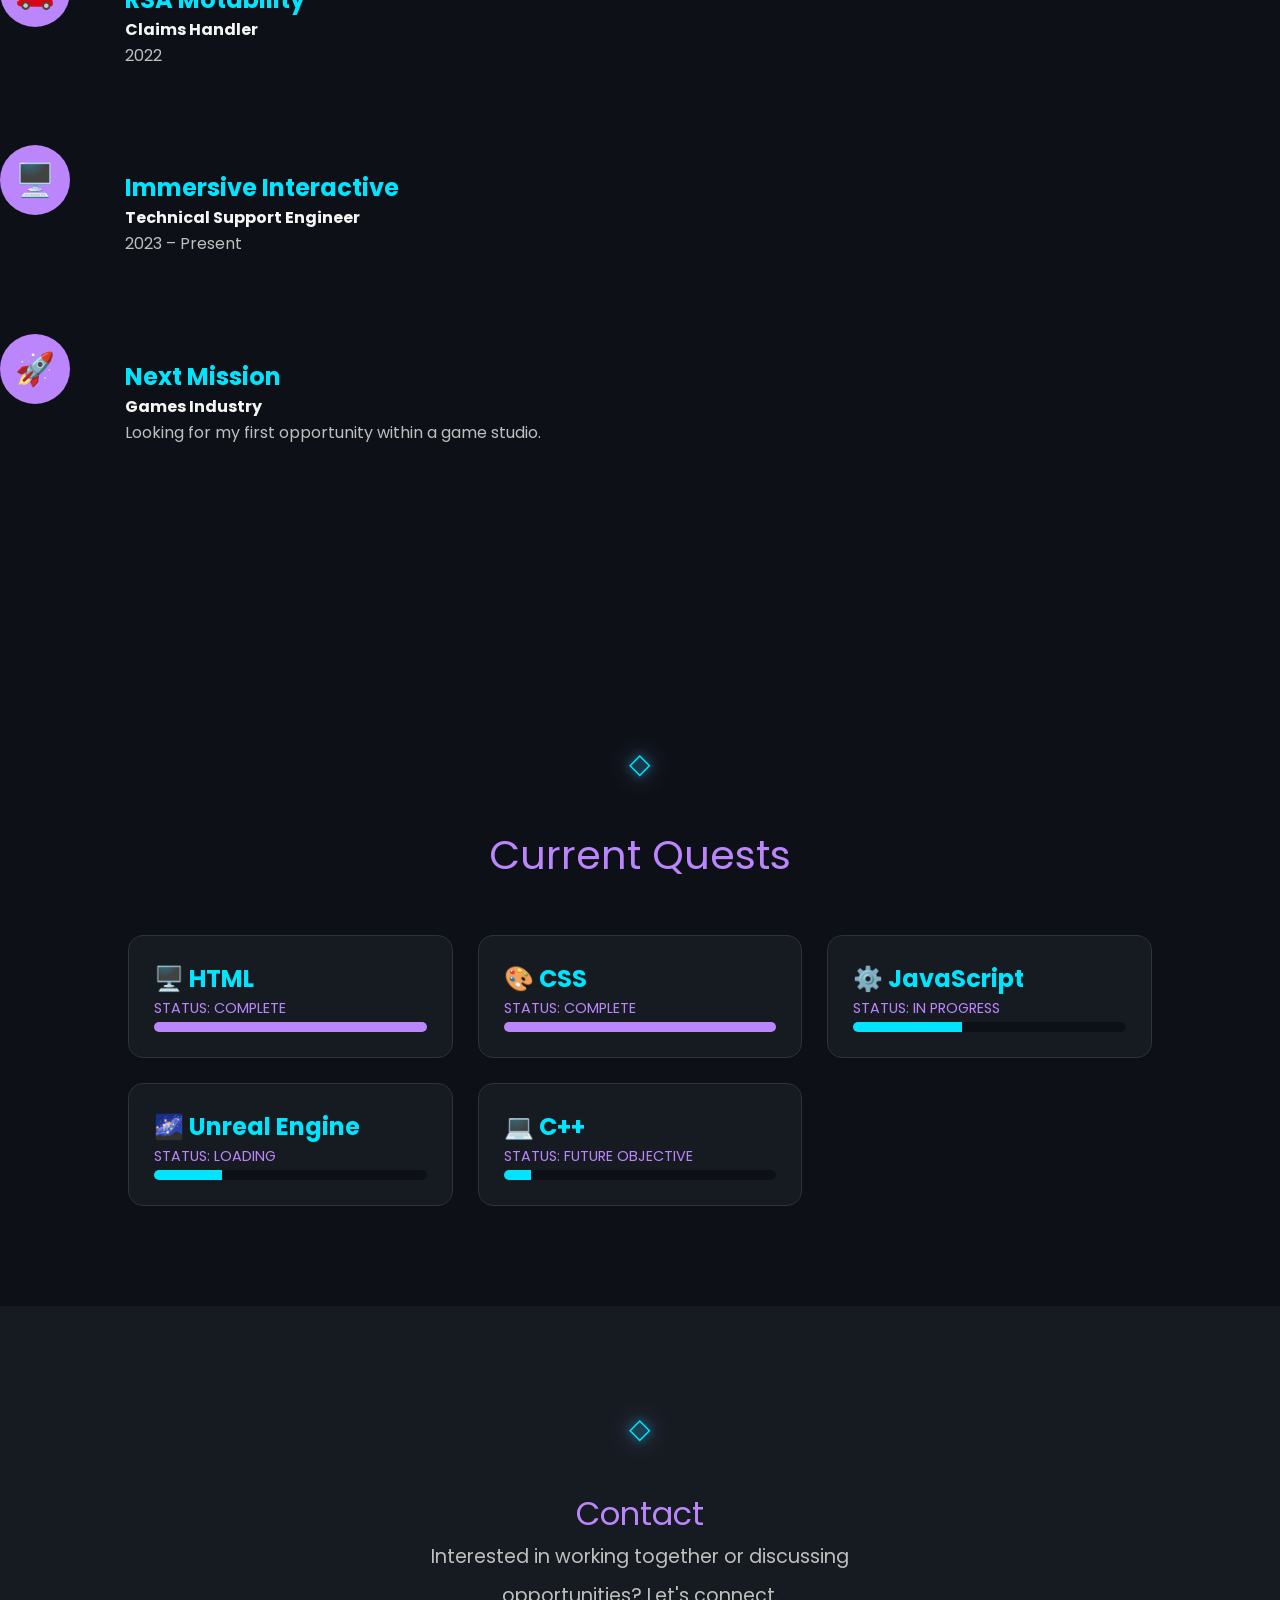
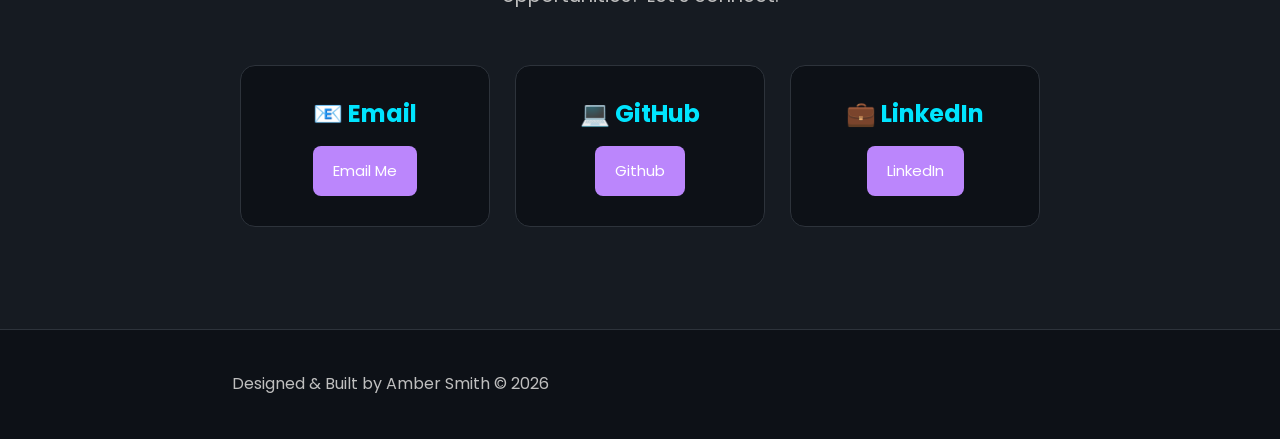
==== commit f50f0ba2: "end of v1" ====
--- a/index.html
+++ b/index.html
@@ -8,6 +8,7 @@
     <link rel="preconnect" href="https://fonts.googleapis.com">
     <link rel="preconnect" href="https://fonts.gstatic.com" crossorigin>
     <link href="https://fonts.googleapis.com/css2?family=Poppins:wght@300;500;700&display=swap" rel="stylesheet">
+    <link rel="stylesheet" href="css/global.css">
     <link rel="stylesheet" href="css/style.css">
 </head>
 
@@ -15,41 +16,84 @@
 <body>
 
     <nav>
-        <h3>AMBER_</h3>
-        <div>
-            <a href="#about">About</a>
-            <a href="#abilities">Abilities</a>
-            <a href="#projects">Projects</a>
-            <a href="#journey">Journey</a>
-            <a href="#quests">Quests</a>
-            <a href="#contact">Contact</a>
-        </div>
+
+        <div class="logo">
+
+            <img src="images/logo.svg" alt="Amber Logo">
+
+            <span>Amber Smith</span>
+
+        </div>
+
+        <ul>
+
+            <li><a href="#about">About</a></li>
+
+            <li><a href="#skills">Core Skills</a></li>
+
+            <li><a href="#projects">Projects</a></li>
+
+            <li><a href="#journey">Journey</a></li>
+
+            <li><a href="#contact">Contact</a></li>
+
+        </ul>
+
     </nav>
 
-    <section class="hero">
-        <div class="hero-content">
-            <div class="hero-divider"></div>
-            <p class="intro">
-                HELLO, I'M
-            </p>
-            <h1>
-                Amber Smith
-            </h1>
-            <h2>
-                <span id="typing"></span>
-            </h2>
-            <p class="description">
-                Technical Support Engineer with a passion for gaming, immersive technology and creating experiences that
-                connect people through interactive systems.
-            </p>
-            <p class="status">
-                ● STATUS: AVAILABLE FOR GAMES INDUSTRY OPPORTUNITIES
-            </p>
-            <div class="buttons">
-                <a href="CV/Resume.docx">Download CV</a>
-            </div>
-        </div>
-    </section>
+<section class="hero">
+
+    <div class="hero-content">
+
+        <div class="hero-avatar">
+            <img src="images/portrait.png" alt="Amber Smith">
+        </div>
+
+
+        <p class="hero-intro">
+            HELLO, I'M
+        </p>
+        <h1>
+            Amber Smith
+        </h1>
+        <h2>
+            <span id="typing"></span>
+        </h2>
+        <p class="hero-description">
+            Technical Support Engineer specialising in hardware, software
+            troubleshooting and immersive technology.
+            <br><br>
+            Building a bridge between IT expertise and my passion for
+            games and interactive experiences.
+        </p>
+        <div class="status-badge">
+            <span></span>
+            AVAILABLE FOR GAMES INDUSTRY OPPORTUNITIES
+        </div>
+        <div class="buttons">
+            <a class="button" href="#">
+                Download CV
+            </a>
+            <a class="button secondary" href="#projects">
+                View Projects
+            </a>
+        </div>
+        <div class="hero-stats">
+            <div>
+                <strong>7+</strong>
+                <span>Years IT Experience</span>
+            </div>
+            <div>
+                <strong>PC</strong>
+                <span>Hardware Builds</span>
+            </div>
+            <div>
+                <strong>XR</strong>
+                <span>Immersive Tech</span>
+            </div>
+        </div>
+    </div>
+</section>
 
 
     <section id="about" class="about">
@@ -72,8 +116,8 @@
     </section>
 
 
-    <section id="abilities" class="skills">
-        <h2>Abilities</h2>
+    <section id="Core Skills" class="skills">
+        <h2>Core Skills</h2>
         <div class="cards">
             <div class="card">
                 <h3>🖥️ Technical Support</h3>
--- a/css/global.css
+++ b/css/global.css
@@ -0,0 +1,366 @@
+:root{
+
+    --bg:#0D1117;
+    --surface:#161B22;
+    --surface2:#1b222c;
+
+    --purple:#BB86FC;
+    --cyan:#00E5FF;
+
+    --text:#F5F5F5;
+    --grey:#BFBFBF;
+
+    --border:#2d333b;
+
+    --radius:18px;
+
+}
+/* Base */
+*{
+    margin:0;
+    padding:0;
+    box-sizing:border-box;
+}
+
+body{
+
+    background:var(--bg);
+
+    color:var(--text);
+
+    font-family:'Poppins',sans-serif;
+
+    overflow-x:hidden;
+
+}
+
+.container{
+
+    width:min(1200px,90%);
+
+    margin:auto;
+
+}
+
+html{
+    scroll-behavior:smooth;
+}
+
+
+/* Navigation */
+nav{
+    display:flex;
+    justify-content:space-between;
+    align-items:center;
+    padding:18px 60px;
+    position:fixed;
+    top:0;
+    left:0;
+    width:100%;
+    background:rgba(13,17,23,.85);
+    backdrop-filter:blur(12px);
+    border-bottom:1px solid rgba(255,255,255,.08);
+    z-index:1000;
+}
+
+nav h3{
+    margin:0;
+}
+
+nav h3 a{
+    color:var(--purple);
+    text-decoration:none;
+}
+
+nav div{
+    display:flex;
+    gap:25px;
+}
+
+nav a{
+    color:white;
+    text-decoration:none;
+    font-size:14px;
+    letter-spacing:1px;
+    text-transform:uppercase;
+    transition:.3s;
+}
+
+nav a:hover{
+    color:var(--cyan);
+}
+
+.page-header{
+
+    padding-top:140px;
+    padding-bottom:80px;
+
+    text-align:center;
+
+}
+
+.page-header h1{
+
+    font-size:3.8rem;
+
+    color:var(--purple);
+
+    margin-bottom:20px;
+
+}
+
+.page-header p{
+
+    max-width:700px;
+
+    margin:auto;
+
+    font-size:1.15rem;
+
+}
+
+
+/* Buttons */
+.button{
+
+display:inline-flex;
+
+align-items:center;
+
+justify-content:center;
+
+padding:14px 34px;
+
+background:var(--purple);
+
+border-radius:10px;
+
+font-weight:500;
+
+transition:.3s;
+
+color:white;
+
+}
+
+.button:hover{
+
+background:var(--cyan);
+
+color:#0D1117;
+
+transform:translateY(-4px);
+
+box-shadow:0 0 25px rgba(0,229,255,.5);
+
+}
+
+.back-link{
+
+display:inline-flex;
+
+align-items:center;
+
+gap:10px;
+
+margin-bottom:40px;
+
+color:var(--cyan);
+
+font-weight:500;
+
+transition:.3s;
+
+}
+
+.back-link:hover{
+
+transform:translateX(-6px);
+
+}
+
+
+/* Cards */
+.card{
+
+background:var(--surface);
+
+border:1px solid var(--border);
+
+border-radius:20px;
+
+padding:35px;
+
+transition:.3s;
+
+}
+
+.card:hover{
+
+transform:translateY(-8px);
+
+box-shadow:0 0 30px rgba(0,229,255,.25);
+
+}
+
+section{
+
+    padding:120px 0;
+
+    position:relative;
+
+}
+
+/* Section headings */
+
+.section-title{
+
+text-align:center;
+
+font-size:2.3rem;
+
+color:var(--cyan);
+
+margin-bottom:50px;
+
+}
+
+h1{
+
+    font-size:4rem;
+
+}
+
+h2{
+
+    font-size:2.5rem;
+
+}
+
+h3{
+
+    font-size:1.5rem;
+
+}
+
+p{
+
+    line-height:1.8;
+
+    color:var(--grey);
+
+}
+
+a{
+
+    color:inherit;
+
+    text-decoration:none;
+
+}
+
+body::before{
+
+content:"";
+
+position:fixed;
+
+top:-120px;
+
+left:-120px;
+
+width:450px;
+
+height:450px;
+
+background:url("../images/sigils/sigil-corner.svg");
+
+background-size:contain;
+
+background-repeat:no-repeat;
+
+opacity:.08;
+
+pointer-events:none;
+
+z-index:-1;
+
+animation:sigilFloat 12s ease-in-out infinite;
+
+}
+
+
+body::after{
+
+content:"";
+
+position:fixed;
+
+bottom:-150px;
+
+right:-150px;
+
+width:500px;
+
+height:500px;
+
+background:url("../images/sigils/sigil-corner.svg");
+
+background-size:contain;
+
+background-repeat:no-repeat;
+
+opacity:.06;
+
+pointer-events:none;
+
+z-index:-1;
+
+animation:sigilFloat 15s ease-in-out infinite reverse;
+
+}
+
+
+@keyframes sigilFloat{
+
+0%,100%{
+
+transform:translateY(0) rotate(0deg);
+
+}
+
+50%{
+
+transform:translateY(20px) rotate(8deg);
+
+}
+
+}
+
+.tech-tags{
+
+display:flex;
+
+flex-wrap:wrap;
+
+gap:10px;
+
+margin-top:25px;
+
+}
+
+.tech-tags span{
+
+padding:8px 14px;
+
+border-radius:25px;
+
+background:#0D1117;
+
+border:1px solid var(--border);
+
+color:var(--cyan);
+
+font-size:.9rem;
+
+}
--- a/css/style.css
+++ b/css/style.css
@@ -1,12 +1,3 @@
-:root {
-    --bg: #0D1117;
-    --card: #161B22;
-    --purple: #BB86FC;
-    --cyan: #00E5FF;
-    --white: #F5F5F5;
-    --grey: #BFBFBF;
-}
-
 /* Google Font */
 body {
     margin: 0;
@@ -110,45 +101,85 @@
 
 /* Navigation Bar */
 nav {
-    display: flex;
-    justify-content: space-between;
-    align-items: center;
-    font-size: 16px;
-    font-weight: 500;
-    padding: 18px 60px;
     position: fixed;
     top: 0;
     width: 100%;
-    box-sizing: border-box;
-    background: rgba(13, 17, 23, .85);
-    backdrop-filter: blur(12px);
-    border-bottom: 1px solid rgba(255, 255, 255, .08);
+    display: flex;
+    justify-content: space-between;
+    align-items: center;
+    padding: 20px 60px;
+    background: rgba(13, 17, 23, .8);
+    backdrop-filter: blur(18px);
+    border-bottom: 1px solid rgba(255, 255, 255, .05);
     z-index: 1000;
 }
 
-nav h3 {
-    color: #BB86FC;
-}
-
-nav div {
-    display: flex;
-    gap: 25px;
-}
-
-nav a {
-    background: none;
-    padding: 0;
+.logo {
+    display: flex;
+    align-items: center;
+    gap: 15px;
+    font-weight: 600;
     color: white;
-    box-shadow: none;
-    font-size: 14px;
-    letter-spacing: 1px;
-    text-transform: uppercase;
-}
-
-nav a:hover {
-    background: none;
-    color: #00E5FF;
-    transform: none;
+}
+
+.logo img {
+    width: 42px;
+    filter:
+        drop-shadow(0 0 10px var(--cyan));
+}
+
+nav ul {
+    display: flex;
+    gap: 35px;
+    list-style: none;
+}
+
+nav ul li a {
+    position: relative;
+    color: white;
+    transition: .3s;
+}
+
+nav ul li a:hover {
+    color: var(--cyan);
+}
+
+nav ul li a::after {
+    content: "";
+    position: absolute;
+    left: 0;
+    bottom: -6px;
+    width: 0;
+    height: 2px;
+    background: var(--cyan);
+    transition: .3s;
+}
+
+nav ul li a:hover::after {
+    width: 100%;
+}
+
+/*profile pic */
+.hero-avatar {
+    margin-bottom: 35px;
+}
+
+.hero-avatar img {
+    width: 180px;
+    height: 180px;
+    border-radius: 50%;
+    border: 3px solid var(--purple);
+    box-shadow:
+        0 0 30px rgba(187, 134, 252, .5),
+        0 0 60px rgba(0, 229, 255, .2);
+    transition: .4s;
+}
+
+.hero-avatar img:hover {
+    transform: scale(1.05);
+    box-shadow:
+        0 0 40px rgba(187, 134, 252, .7),
+        0 0 70px rgba(0, 229, 255, .4);
 }
 
 /* About Section */
@@ -165,8 +196,9 @@
 .about p {
     font-size: 1.2rem;
     line-height: 2;
-    
-}
+
+}
+
 
 /* Skills Section */
 .skills {
@@ -223,14 +255,15 @@
     margin-top: 35px;
 }
 
-.secondary {
-    background: transparent;
-    border: 2px solid #BB86FC;
-}
-
-.secondary:hover {
-    background: #BB86FC;
-    color: white;
+.secondary{
+background:transparent;
+border:1px solid var(--purple);
+}
+
+
+.secondary:hover{
+background:var(--purple);
+color:white;
 }
 
 /* Timeline Section */
@@ -348,13 +381,23 @@
 
 /* Section Divider */
 section:not(.hero):before {
-    content: "";
+
+    content: "◇";
+
     display: block;
-    width: 80px;
-    height: 3px;
-    background: #00E5FF;
-    margin: 0 auto 50px auto;
-    box-shadow: 0 0 15px #00E5FF;
+
+    text-align: center;
+
+    font-size: 28px;
+
+    color: var(--cyan);
+
+    margin-bottom: 40px;
+
+    text-shadow:
+        0 0 10px var(--cyan),
+        0 0 25px var(--purple);
+
 }
 
 
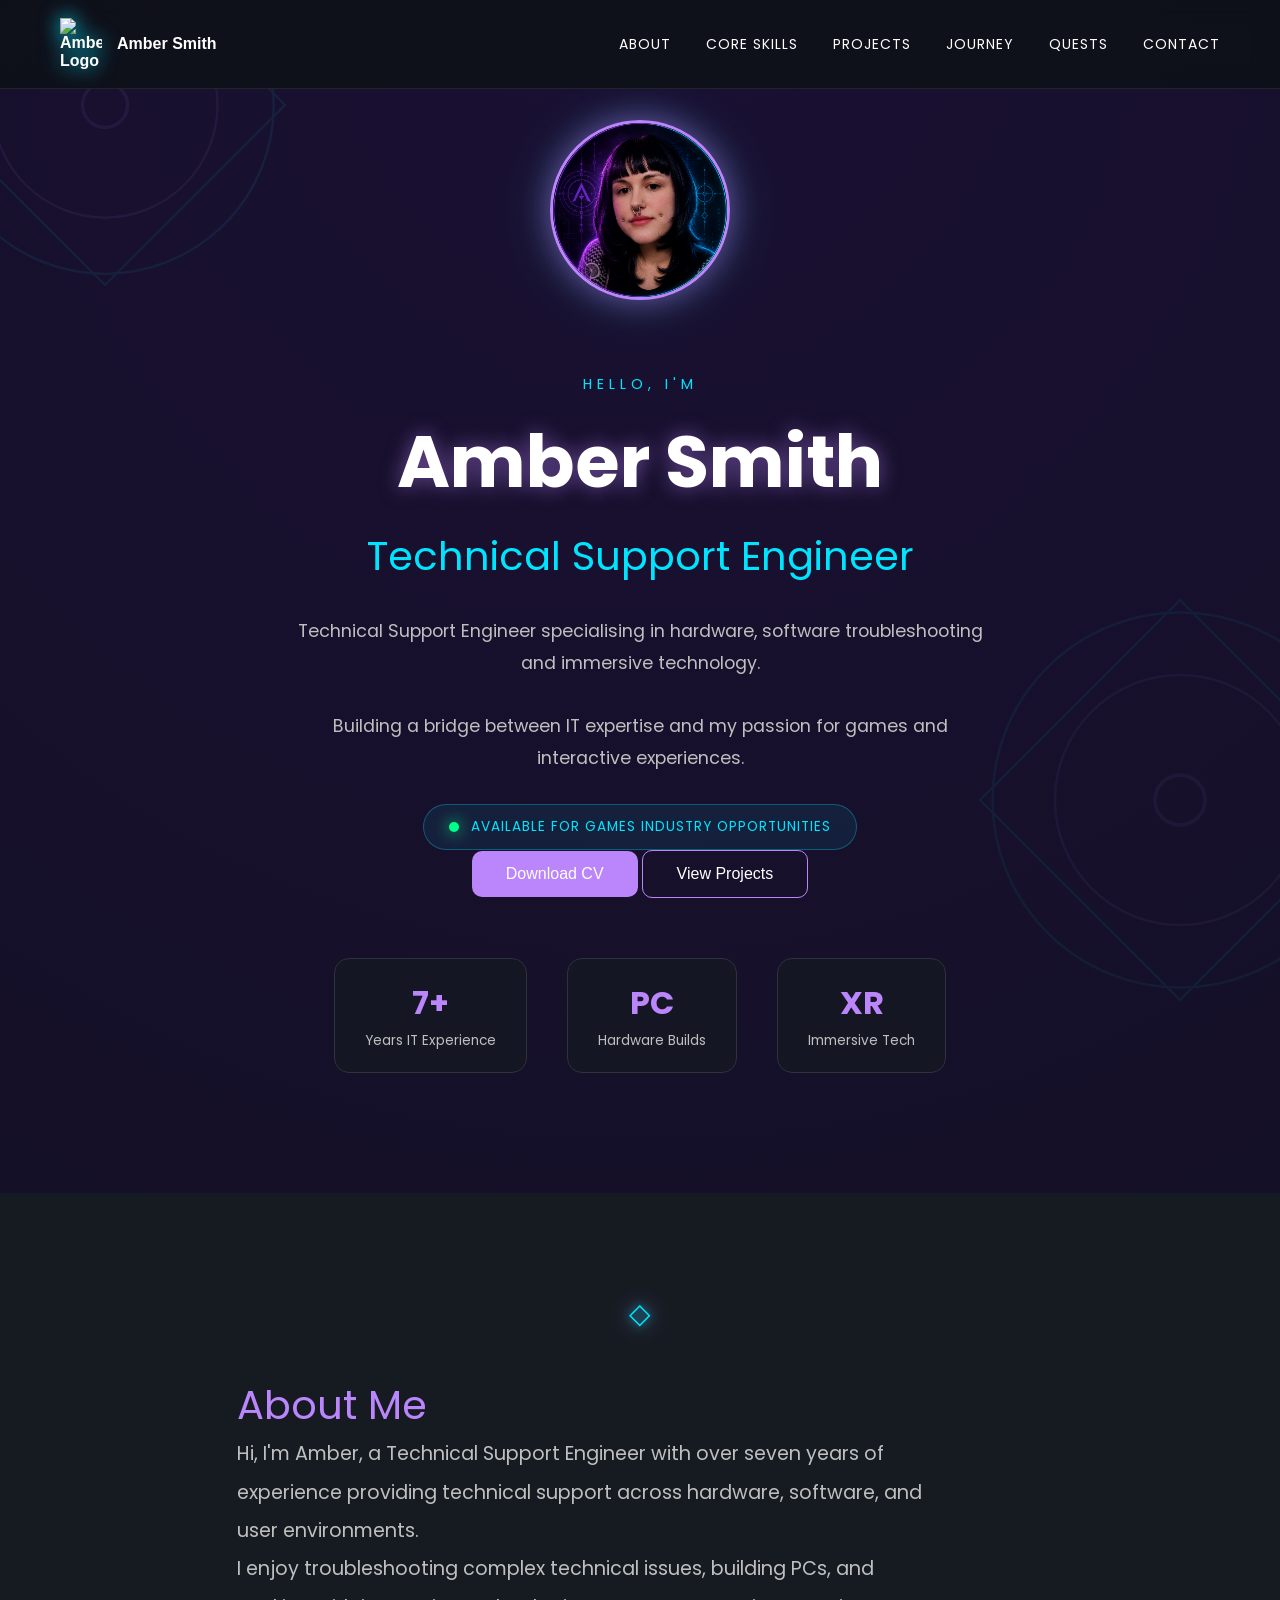
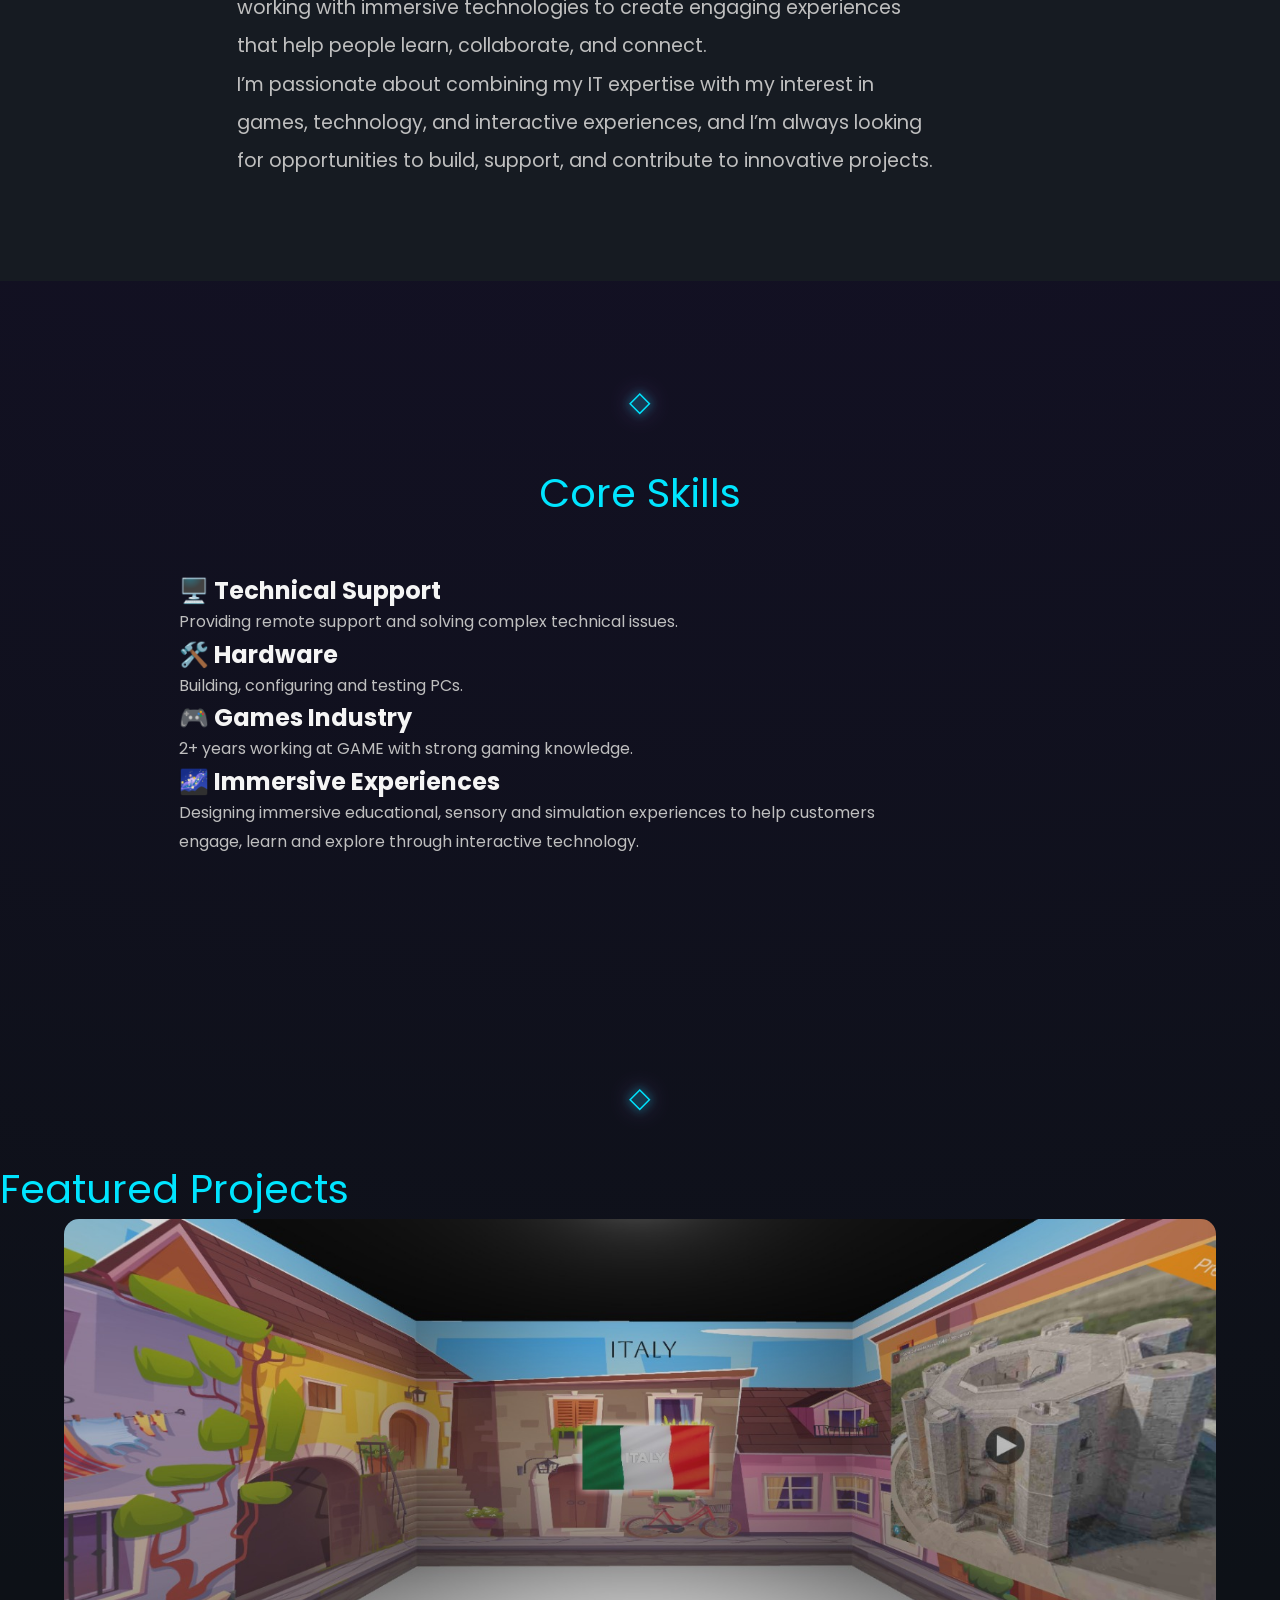
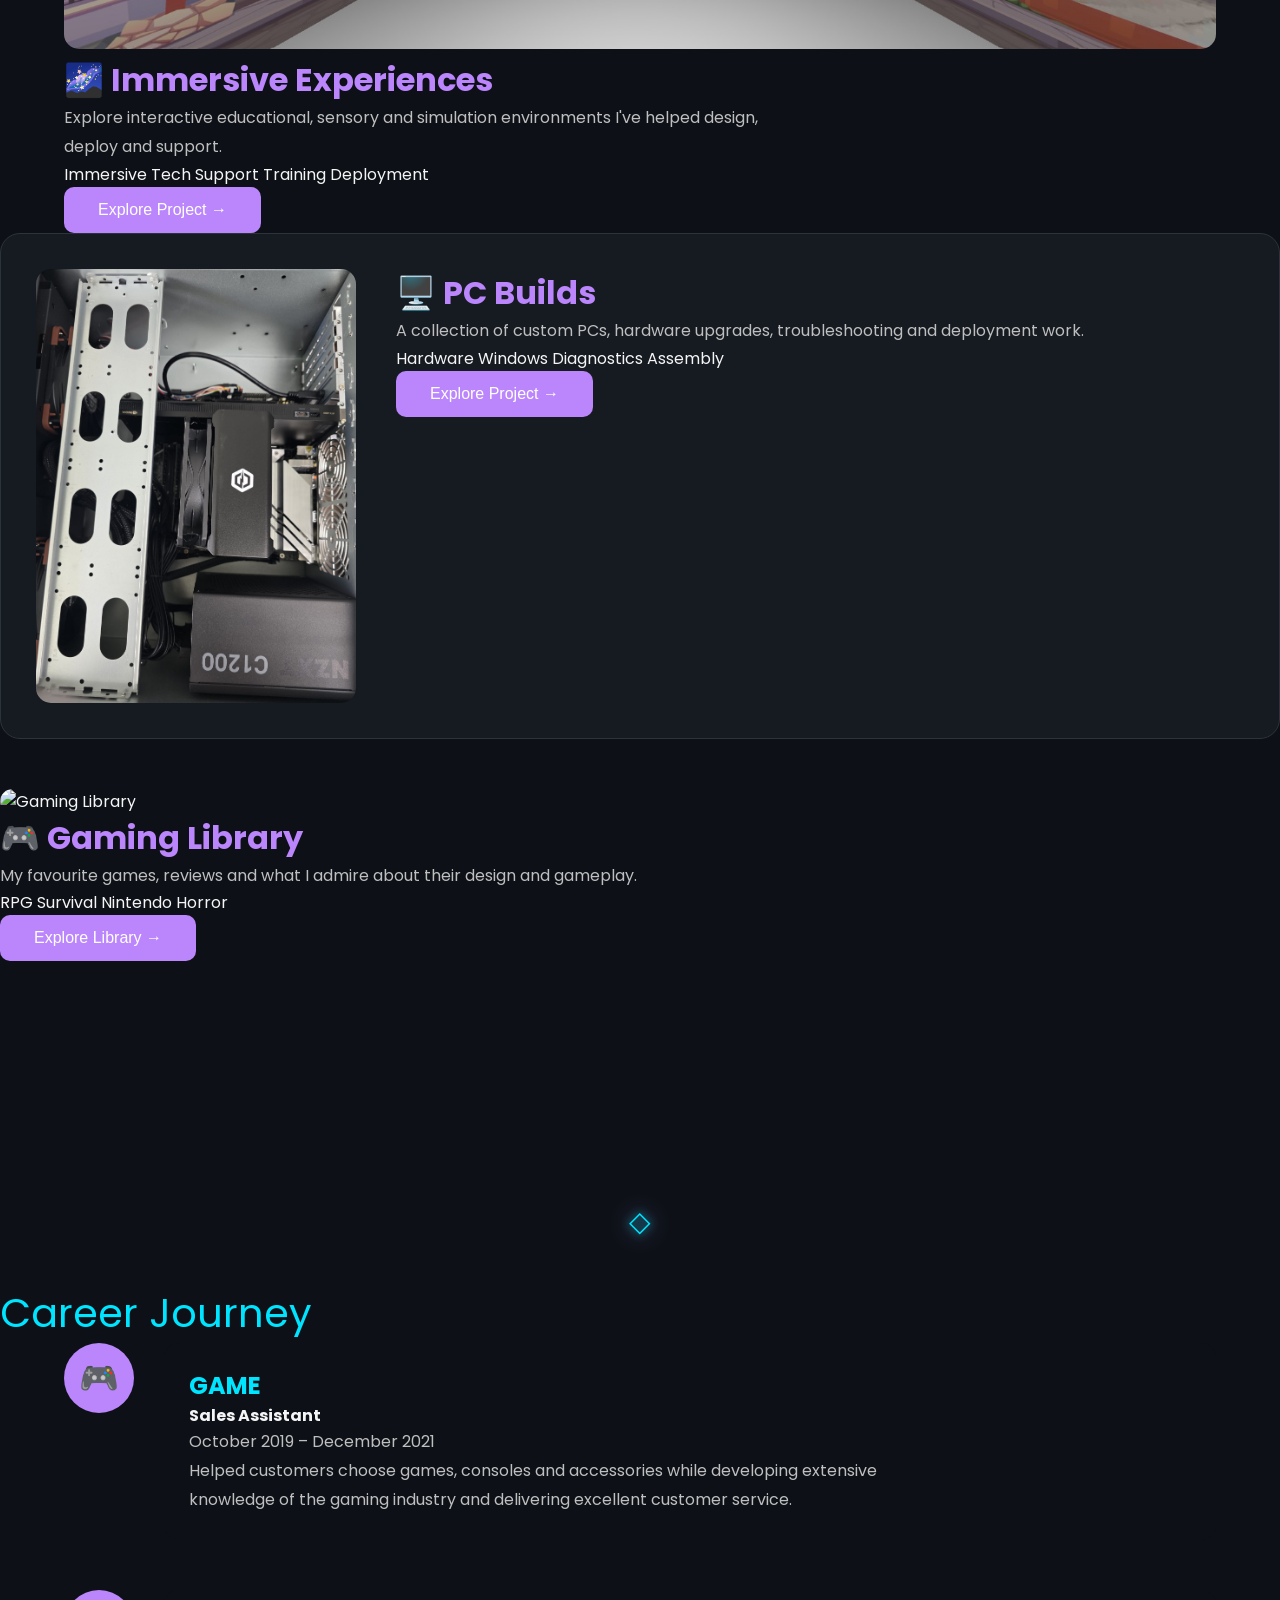
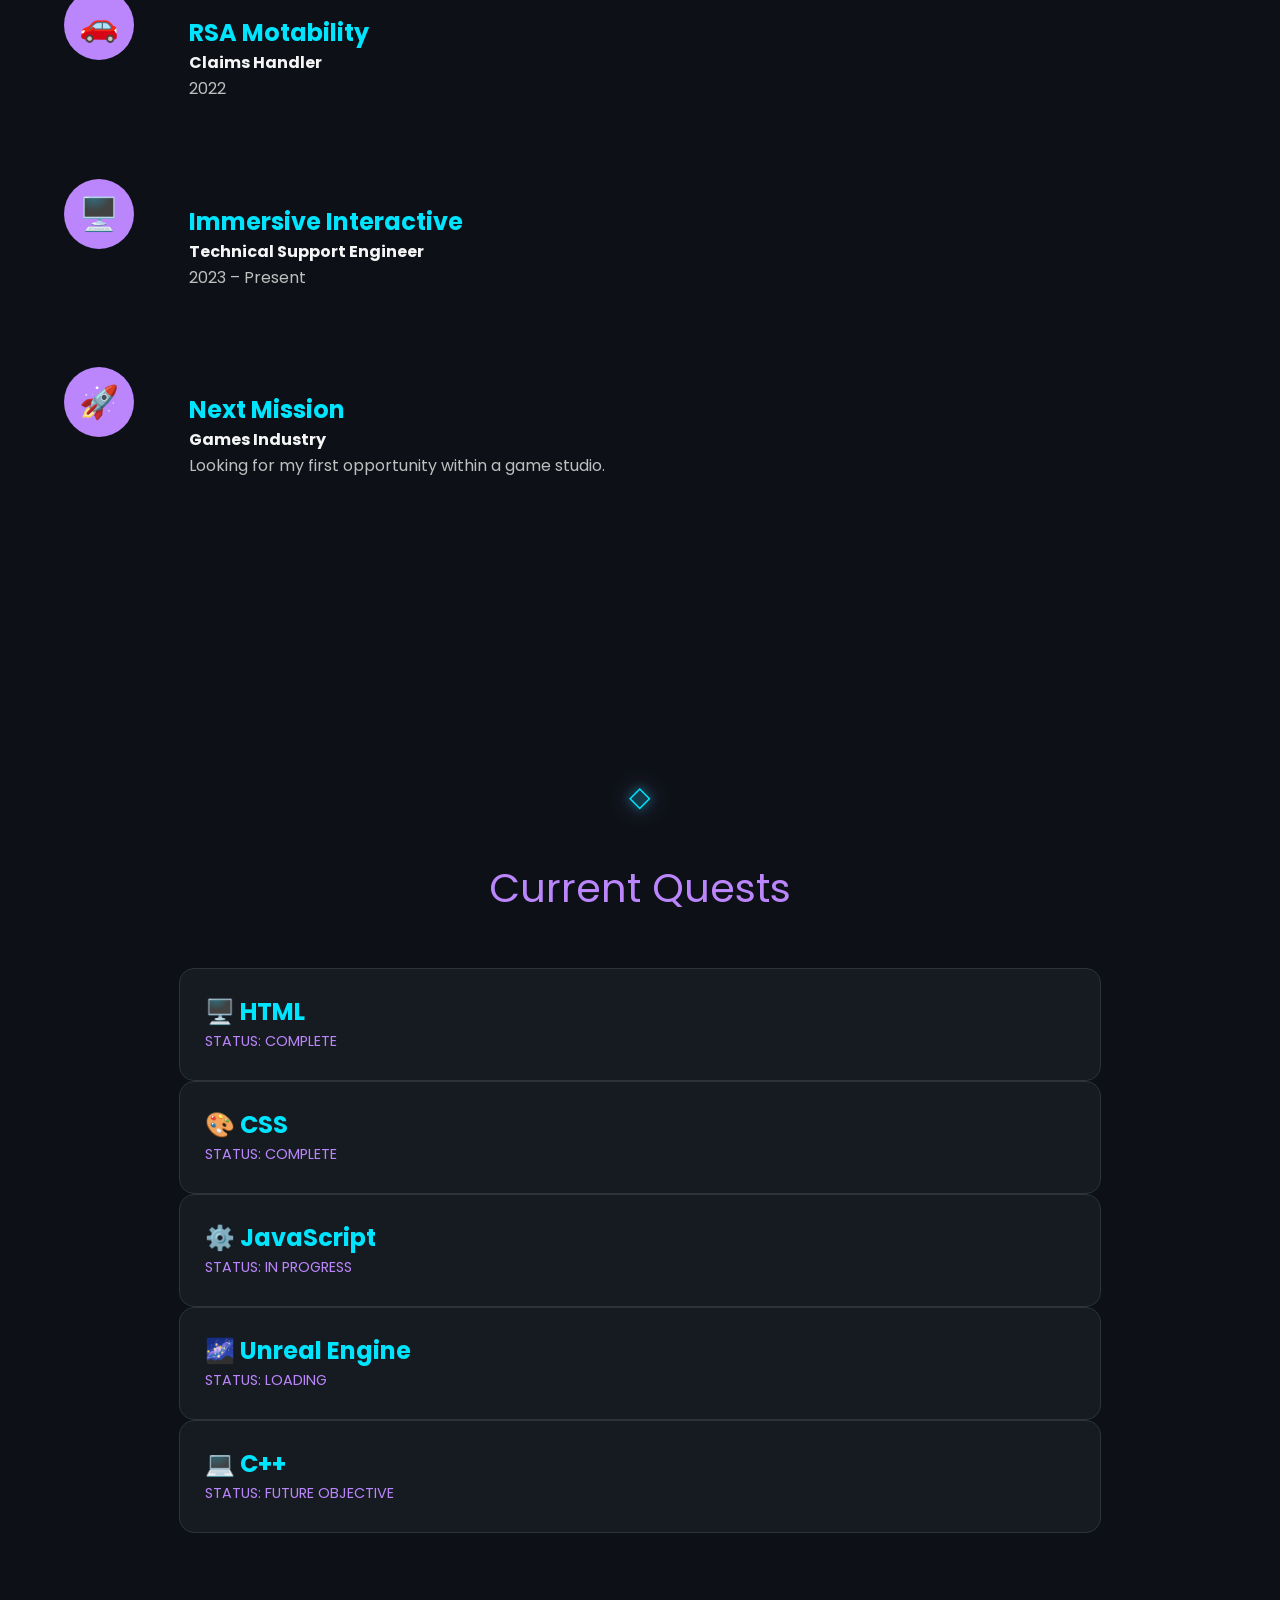
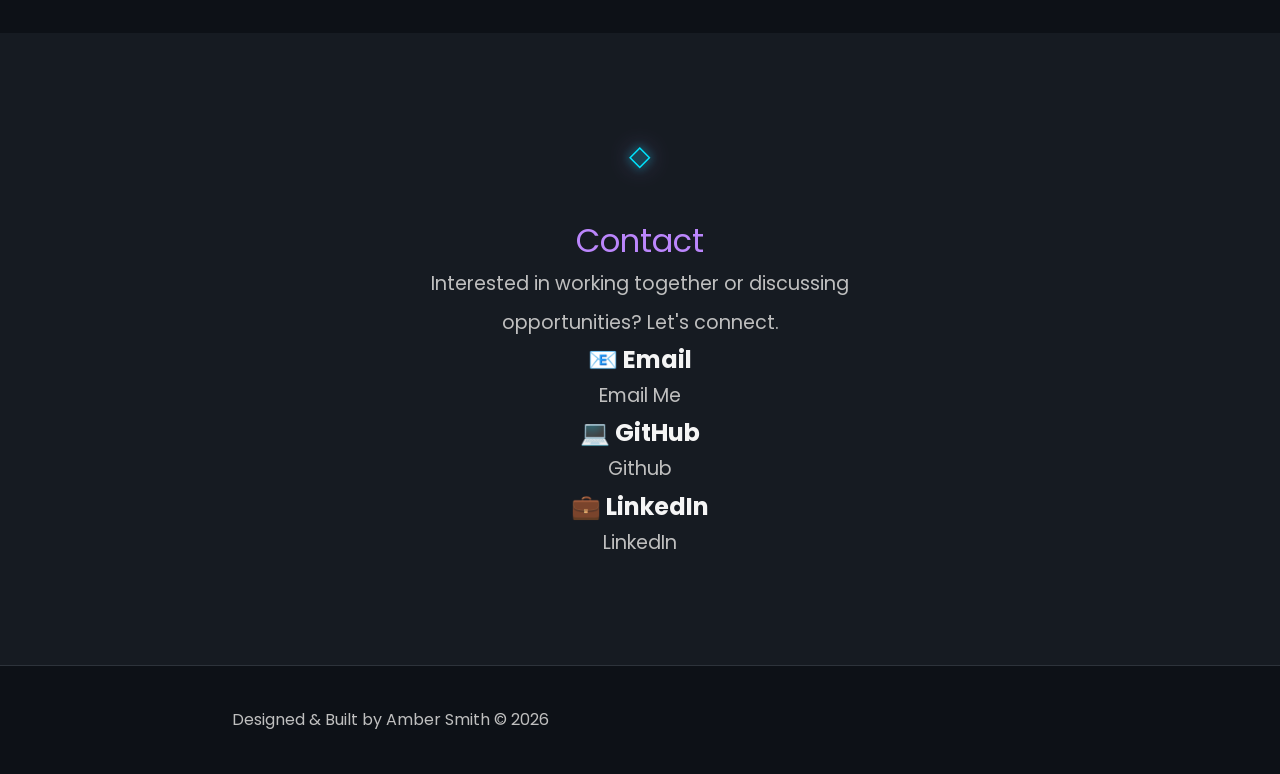
==== commit 8fb61306: "version 2 new css layout" ====
--- a/index.html
+++ b/index.html
@@ -9,95 +9,82 @@
     <link rel="preconnect" href="https://fonts.gstatic.com" crossorigin>
     <link href="https://fonts.googleapis.com/css2?family=Poppins:wght@300;500;700&display=swap" rel="stylesheet">
     <link rel="stylesheet" href="css/global.css">
-    <link rel="stylesheet" href="css/style.css">
+    <link rel="stylesheet" href="css/components.css">
+    <link rel="stylesheet" href="css/home.css">
+    <link rel="stylesheet" href="css/animations.css">
+    <link rel="stylesheet" href="css/responsive.css">
 </head>
 
 
 <body>
-
     <nav>
-
         <div class="logo">
-
             <img src="images/logo.svg" alt="Amber Logo">
-
             <span>Amber Smith</span>
-
-        </div>
-
+        </div>
         <ul>
-
-            <li><a href="#about">About</a></li>
-
-            <li><a href="#skills">Core Skills</a></li>
-
-            <li><a href="#projects">Projects</a></li>
-
-            <li><a href="#journey">Journey</a></li>
-
-            <li><a href="#contact">Contact</a></li>
-
+            <a href="#about">About</a>
+            <a href="#skills">Core Skills</a>
+            <a href="#projects">Projects</a>
+            <a href="#journey">Journey</a>
+            <a href="#quests">Quests</a>
+            <a href="#contact">Contact</a>
         </ul>
-
     </nav>
 
-<section class="hero">
-
-    <div class="hero-content">
-
-        <div class="hero-avatar">
-            <img src="images/portrait.png" alt="Amber Smith">
-        </div>
-
-
-        <p class="hero-intro">
-            HELLO, I'M
-        </p>
-        <h1>
-            Amber Smith
-        </h1>
-        <h2>
-            <span id="typing"></span>
-        </h2>
-        <p class="hero-description">
-            Technical Support Engineer specialising in hardware, software
-            troubleshooting and immersive technology.
-            <br><br>
-            Building a bridge between IT expertise and my passion for
-            games and interactive experiences.
-        </p>
-        <div class="status-badge">
-            <span></span>
-            AVAILABLE FOR GAMES INDUSTRY OPPORTUNITIES
-        </div>
-        <div class="buttons">
-            <a class="button" href="#">
-                Download CV
-            </a>
-            <a class="button secondary" href="#projects">
-                View Projects
-            </a>
-        </div>
-        <div class="hero-stats">
-            <div>
-                <strong>7+</strong>
-                <span>Years IT Experience</span>
-            </div>
-            <div>
-                <strong>PC</strong>
-                <span>Hardware Builds</span>
-            </div>
-            <div>
-                <strong>XR</strong>
-                <span>Immersive Tech</span>
-            </div>
-        </div>
-    </div>
-</section>
+    <section class="hero">
+        <div class="hero-content">
+            <div class="hero-avatar">
+                <img src="images/portrait.png" alt="Amber Smith">
+            </div>
+            <p class="hero-intro">
+                HELLO, I'M
+            </p>
+            <h1>
+                Amber Smith
+            </h1>
+            <h2>
+                <span id="typing"></span>
+            </h2>
+            <p class="hero-description">
+                Technical Support Engineer specialising in hardware, software
+                troubleshooting and immersive technology.
+                <br><br>
+                Building a bridge between IT expertise and my passion for
+                games and interactive experiences.
+            </p>
+            <div class="status-badge">
+                <span></span>
+                AVAILABLE FOR GAMES INDUSTRY OPPORTUNITIES
+            </div>
+            <div class="buttons">
+                <a class="button" href="#">
+                    Download CV
+                </a>
+                <a class="button secondary" href="#projects">
+                    View Projects
+                </a>
+            </div>
+            <div class="hero-stats">
+                <div>
+                    <strong>7+</strong>
+                    <span>Years IT Experience</span>
+                </div>
+                <div>
+                    <strong>PC</strong>
+                    <span>Hardware Builds</span>
+                </div>
+                <div>
+                    <strong>XR</strong>
+                    <span>Immersive Tech</span>
+                </div>
+            </div>
+        </div>
+    </section>
 
 
     <section id="about" class="about">
-        <div class="about-content">
+        <div class="container">
             <h2>About Me</h2>
             <p>
                 Hi, I'm Amber, a Technical Support Engineer with over seven years of experience providing technical
@@ -116,9 +103,9 @@
     </section>
 
 
-    <section id="Core Skills" class="skills">
+    <section id="skills" class="skills">
         <h2>Core Skills</h2>
-        <div class="cards">
+        <div class="container">
             <div class="card">
                 <h3>🖥️ Technical Support</h3>
                 <p>Providing remote support and solving complex technical issues.</p>
@@ -142,16 +129,12 @@
 
 
     <section class="projects" id="projects">
-
         <h2>Featured Projects</h2>
-
-        <div class="featured-project-card">
+        <div class="container">
             <div class="project-image">
                 <img src="images/content.jpeg" alt="Immersive Experiences">
             </div>
-
             <div class="project-info">
-
                 <h3>🌌 Immersive Experiences</h3>
                 <p>
                     Explore interactive educational, sensory and simulation environments I've helped
@@ -168,8 +151,6 @@
                 </a>
             </div>
         </div>
-
-
         <div class="featured-project-card">
             <div class="project-image">
                 <img src="images/pc.jpeg" alt="PC Builds">
@@ -190,9 +171,7 @@
                 </a>
             </div>
         </div>
-
-
-        <div class="featured-project-card">
+        <div class="card project-card">
             <div class="project-image">
                 <img src="images/games-placeholder.jpg" alt="Gaming Library">
             </div>
@@ -217,7 +196,7 @@
 
     <section id="journey" class="journey">
         <h2>Career Journey</h2>
-        <div class="timeline-container">
+        <div class="container">
             <div class="timeline-item">
                 <div class="timeline-icon">🎮</div>
                 <div class="timeline-content">
@@ -260,36 +239,36 @@
 
     <section id="quests" class="quests">
         <h2>Current Quests</h2>
-        <div class="quest-container">
-            <div class="quest-card">
+        <div class="container">
+            <div class="card quest-card">
                 <h3>🖥️ HTML</h3>
                 <p>STATUS: COMPLETE</p>
                 <div class="progress">
                     <div class="progress-bar complete" style="width:100%"></div>
                 </div>
             </div>
-            <div class="quest-card">
+            <div class="card quest-card">
                 <h3>🎨 CSS</h3>
                 <p>STATUS: COMPLETE</p>
                 <div class="progress">
                     <div class="progress-bar complete" style="width:100%"></div>
                 </div>
             </div>
-            <div class="quest-card">
+            <div class="card quest-card">
                 <h3>⚙️ JavaScript</h3>
                 <p>STATUS: IN PROGRESS</p>
                 <div class="progress">
                     <div class="progress-bar" style="width:40%"></div>
                 </div>
             </div>
-            <div class="quest-card">
+            <div class="card quest-card">
                 <h3>🌌 Unreal Engine</h3>
                 <p>STATUS: LOADING</p>
                 <div class="progress">
                     <div class="progress-bar" style="width:25%"></div>
                 </div>
             </div>
-            <div class="quest-card">
+            <div class="card quest-card">
                 <h3>💻 C++</h3>
                 <p>STATUS: FUTURE OBJECTIVE</p>
                 <div class="progress">
@@ -301,26 +280,27 @@
 
 
     <section id="contact" class="contact">
+        <div class="container">
         <h2>Contact</h2>
         <p>
             Interested in working together or discussing opportunities?
             Let's connect.
         </p>
 
-        <div class="contact-cards">
-            <div class="contact-card">
+        <div class="card contact-cards">
+            <div class="card contact-card">
                 <h3>📧 Email</h3>
                 <p>
                     <a class="contact-button" href="mailto:amberpsmith98@gmail.com"> Email Me</a>
                 </p>
             </div>
-            <div class="contact-card">
+            <div class="card contact-card">
                 <h3>💻 GitHub</h3>
                 <p>
                     <a class="contact-button" href="https://github.com/TechAmber" target="_blank"> Github</a>
                 </p>
             </div>
-            <div class="contact-card">
+            <div class="card contact-card">
                 <h3>💼 LinkedIn</h3>
                 <p>
                     <a class="contact-button" href="https://www.linkedin.com/in/amber-smith-69509b154/"
--- a/css/global.css
+++ b/css/global.css
@@ -1,366 +1,261 @@
-:root{
-
-    --bg:#0D1117;
-    --surface:#161B22;
-    --surface2:#1b222c;
-
-    --purple:#BB86FC;
-    --cyan:#00E5FF;
-
-    --text:#F5F5F5;
-    --grey:#BFBFBF;
-
-    --border:#2d333b;
-
-    --radius:18px;
-
-}
+:root {
+    --bg: #0D1117;
+    --surface: #161B22;
+    --surface2: #1b222c;
+    --purple: #BB86FC;
+    --cyan: #00E5FF;
+    --text: #F5F5F5;
+    --grey: #BFBFBF;
+    --border: #2d333b;
+    --radius: 18px;
+}
+
 /* Base */
-*{
-    margin:0;
-    padding:0;
-    box-sizing:border-box;
-}
-
-body{
-
-    background:var(--bg);
-
-    color:var(--text);
-
-    font-family:'Poppins',sans-serif;
-
-    overflow-x:hidden;
-
-}
-
-.container{
-
-    width:min(1200px,90%);
-
-    margin:auto;
-
-}
-
-html{
-    scroll-behavior:smooth;
+* {
+    margin: 0;
+    padding: 0;
+    box-sizing: border-box;
+}
+
+/* Google Font */
+body {
+    margin: 0;
+    background: radial-gradient(circle at top, #1a1033 0%, #0D1117 45%);
+    color: #F5F5F5;
+    font-family: 'Poppins', sans-serif;
+}
+
+
+html {
+    scroll-behavior: smooth;
+}
+
+
+/* Typography */
+h1 {
+    font-size: 4rem;
+}
+
+h2 {
+    font-size: 2.5rem;
+}
+
+h3 {
+    font-size: 1.5rem;
+}
+
+p {
+    line-height: 1.8;
+    color: var(--grey);
+}
+
+a {
+    color: inherit;
+    text-decoration: none;
 }
 
 
 /* Navigation */
-nav{
-    display:flex;
-    justify-content:space-between;
-    align-items:center;
-    padding:18px 60px;
-    position:fixed;
-    top:0;
-    left:0;
-    width:100%;
-    background:rgba(13,17,23,.85);
-    backdrop-filter:blur(12px);
-    border-bottom:1px solid rgba(255,255,255,.08);
-    z-index:1000;
-}
-
-nav h3{
-    margin:0;
-}
-
-nav h3 a{
-    color:var(--purple);
-    text-decoration:none;
-}
-
-nav div{
-    display:flex;
-    gap:25px;
-}
-
-nav a{
-    color:white;
-    text-decoration:none;
-    font-size:14px;
-    letter-spacing:1px;
-    text-transform:uppercase;
-    transition:.3s;
-}
-
-nav a:hover{
-    color:var(--cyan);
-}
-
-.page-header{
-
-    padding-top:140px;
-    padding-bottom:80px;
-
-    text-align:center;
-
-}
-
-.page-header h1{
-
-    font-size:3.8rem;
-
-    color:var(--purple);
-
-    margin-bottom:20px;
-
-}
-
-.page-header p{
-
-    max-width:700px;
-
-    margin:auto;
-
-    font-size:1.15rem;
-
+nav {
+    display: flex;
+    justify-content: space-between;
+    align-items: center;
+    padding: 18px 60px;
+    position: fixed;
+    top: 0;
+    left: 0;
+    width: 100%;
+    background: rgba(13, 17, 23, .85);
+    backdrop-filter: blur(12px);
+    border-bottom: 1px solid rgba(255, 255, 255, .08);
+    z-index: 1000;
+}
+
+nav h3 {
+    margin: 0;
+}
+
+nav h3 a {
+    color: var(--purple);
+    text-decoration: none;
+}
+
+nav div {
+    display: flex;
+    gap: 25px;
+}
+
+nav a {
+    color: white;
+    text-decoration: none;
+    font-size: 14px;
+    letter-spacing: 1px;
+    text-transform: uppercase;
+    transition: .3s;
+}
+
+nav a:hover {
+    color: var(--cyan);
+}
+
+nav ul {
+    display: flex;
+    gap: 35px;
+    list-style: none;
+}
+
+nav ul li a {
+    position: relative;
+    color: white;
+    transition: .3s;
+}
+
+nav ul li a:hover {
+    color: var(--cyan);
+}
+
+nav ul li a::after {
+    content: "";
+    position: absolute;
+    left: 0;
+    bottom: -6px;
+    width: 0;
+    height: 2px;
+    background: var(--cyan);
+    transition: .3s;
+}
+
+nav ul li a:hover::after {
+    width: 100%;
+}
+
+main {
+    padding-top: 90px;
+}
+
+footer {
+    text-align: center;
+    padding: 40px;
+    background: #0D1117;
+    color: #888;
+    border-top: 1px solid #2d333b;
 }
 
 
 /* Buttons */
-.button{
-
-display:inline-flex;
-
-align-items:center;
-
-justify-content:center;
-
-padding:14px 34px;
-
-background:var(--purple);
-
-border-radius:10px;
-
-font-weight:500;
-
-transition:.3s;
-
-color:white;
-
-}
-
-.button:hover{
-
-background:var(--cyan);
-
-color:#0D1117;
-
-transform:translateY(-4px);
-
-box-shadow:0 0 25px rgba(0,229,255,.5);
-
-}
-
-.back-link{
-
-display:inline-flex;
-
-align-items:center;
-
-gap:10px;
-
-margin-bottom:40px;
-
-color:var(--cyan);
-
-font-weight:500;
-
-transition:.3s;
-
-}
-
-.back-link:hover{
-
-transform:translateX(-6px);
-
-}
-
-
-/* Cards */
-.card{
-
-background:var(--surface);
-
-border:1px solid var(--border);
-
-border-radius:20px;
-
-padding:35px;
-
-transition:.3s;
-
-}
-
-.card:hover{
-
-transform:translateY(-8px);
-
-box-shadow:0 0 30px rgba(0,229,255,.25);
-
-}
-
-section{
-
-    padding:120px 0;
-
-    position:relative;
-
-}
-
-/* Section headings */
-
-.section-title{
-
-text-align:center;
-
-font-size:2.3rem;
-
-color:var(--cyan);
-
-margin-bottom:50px;
-
-}
-
-h1{
-
-    font-size:4rem;
-
-}
-
-h2{
-
-    font-size:2.5rem;
-
-}
-
-h3{
-
-    font-size:1.5rem;
-
-}
-
-p{
-
-    line-height:1.8;
-
-    color:var(--grey);
-
-}
-
-a{
-
-    color:inherit;
-
-    text-decoration:none;
-
-}
-
-body::before{
-
-content:"";
-
-position:fixed;
-
-top:-120px;
-
-left:-120px;
-
-width:450px;
-
-height:450px;
-
-background:url("../images/sigils/sigil-corner.svg");
-
-background-size:contain;
-
-background-repeat:no-repeat;
-
-opacity:.08;
-
-pointer-events:none;
-
-z-index:-1;
-
-animation:sigilFloat 12s ease-in-out infinite;
-
-}
-
-
-body::after{
-
-content:"";
-
-position:fixed;
-
-bottom:-150px;
-
-right:-150px;
-
-width:500px;
-
-height:500px;
-
-background:url("../images/sigils/sigil-corner.svg");
-
-background-size:contain;
-
-background-repeat:no-repeat;
-
-opacity:.06;
-
-pointer-events:none;
-
-z-index:-1;
-
-animation:sigilFloat 15s ease-in-out infinite reverse;
-
-}
-
-
-@keyframes sigilFloat{
-
-0%,100%{
-
-transform:translateY(0) rotate(0deg);
-
-}
-
-50%{
-
-transform:translateY(20px) rotate(8deg);
-
-}
-
-}
-
-.tech-tags{
-
-display:flex;
-
-flex-wrap:wrap;
-
-gap:10px;
-
-margin-top:25px;
-
-}
-
-.tech-tags span{
-
-padding:8px 14px;
-
-border-radius:25px;
-
-background:#0D1117;
-
-border:1px solid var(--border);
-
-color:var(--cyan);
-
-font-size:.9rem;
-
+.button {
+    display: inline-flex;
+    align-items: center;
+    justify-content: center;
+    padding: 14px 34px;
+    background: var(--purple);
+    border-radius: 10px;
+    font-weight: 500;
+    transition: .3s;
+    color: white;
+}
+
+.button:hover {
+    background: var(--cyan);
+    color: #0D1117;
+    transform: translateY(-4px);
+    box-shadow: 0 0 25px rgba(0, 229, 255, .5);
+}
+
+
+.secondary {
+    background: transparent;
+    border: 1px solid var(--purple);
+}
+
+.secondary:hover {
+    background: var(--purple);
+    color: white;
+}
+
+/* Container */
+.container {
+    width: min(1200px, 90%);
+    margin: 0 auto;
+}
+
+
+/* Section */
+
+section {
+    padding: 120px 0;
+    position: relative;
+    overflow: hidden;
+}
+
+.section-title {
+    text-align: center;
+    font-size: 2.3rem;
+    color: var(--cyan);
+    margin-bottom: 50px;
+}
+
+section.show {
+    opacity: 1;
+    transform: translateY(0);
+}
+
+/* Section Divider */
+section:not(.hero):before {
+    content: "◇";
+    display: block;
+    text-align: center;
+    font-size: 28px;
+    color: var(--cyan);
+    margin-bottom: 40px;
+    text-shadow:
+        0 0 10px var(--cyan),
+        0 0 25px var(--purple);
+}
+
+
+body::before {
+    content: "";
+    position: fixed;
+    top: -120px;
+    left: -120px;
+    width: 450px;
+    height: 450px;
+    background: url("../images/sigils/sigil-corner.svg");
+    background-size: contain;
+    background-repeat: no-repeat;
+    opacity: .08;
+    pointer-events: none;
+    z-index: -1;
+    animation: sigilFloat 12s ease-in-out infinite;
+}
+
+
+body::after {
+    content: "";
+    position: fixed;
+    bottom: -150px;
+    right: -150px;
+    width: 500px;
+    height: 500px;
+    background: url("../images/sigils/sigil-corner.svg");
+    background-size: contain;
+    background-repeat: no-repeat;
+    opacity: .06;
+    pointer-events: none;
+    z-index: -1;
+    animation: sigilFloat 15s ease-in-out infinite reverse;
+}
+
+
+@keyframes sigilFloat {
+
+    0%,
+    100% {
+        transform: translateY(0) rotate(0deg);
+    }
+
+    50% {
+        transform: translateY(20px) rotate(8deg);
+    }
 }
--- a/css/home.css
+++ b/css/home.css
@@ -0,0 +1,354 @@
+.hero {
+    min-height: 100vh;
+    display: flex;
+    align-items: center;
+    justify-content: center;
+    text-align: center;
+    padding-top: 120px;
+    animation: fadeIn 1.5s ease;
+}
+
+.hero-content {
+    display: flex;
+    flex-direction: column;
+    align-items: center;
+    justify-content: center;
+    text-align: center;
+        max-width: 850px;
+}
+
+.hero-divider {
+    width: 120px;
+    height: 4px;
+    margin: 0 auto 30px;
+    border-radius: 999px;
+    background: linear-gradient(90deg,
+            transparent,
+            var(--cyan),
+            transparent);
+    box-shadow: 0 0 20px var(--cyan);
+}
+
+.hero-avatar img {
+    width: 190px;
+    height: 190px;
+    object-fit: cover;
+    border-radius: 50%;
+    border: 3px solid var(--purple);
+    box-shadow:
+        0 0 30px rgba(187, 134, 252, .5),
+        0 0 70px rgba(0, 229, 255, .2);
+}
+
+.hero-intro {
+    margin-top: 30px;
+    letter-spacing: 5px;
+    color: var(--cyan);
+    font-size: .9rem;
+}
+
+.hero h1 {
+    font-size: 4.5rem;
+    margin: 10px 0;
+    color: white;
+    text-shadow:
+        0 0 20px rgba(187, 134, 252, .5);
+}
+
+.hero h2 {
+    min-height: 45px;
+}
+
+.hero-description {
+    max-width: 700px;
+    margin: 30px auto;
+    font-size: 1.1rem;
+}
+
+.status-badge {
+    display: inline-flex;
+    align-items: center;
+    gap: 12px;
+    padding: 12px 25px;
+    border-radius: 50px;
+    background: rgba(0, 229, 255, .08);
+    border: 1px solid rgba(0, 229, 255, .3);
+    color: var(--cyan);
+    font-size: .85rem;
+    letter-spacing: 1px;
+}
+
+.status-badge span {
+    width: 10px;
+    height: 10px;
+    background: #00ff88;
+    border-radius: 50%;
+    box-shadow: 0 0 15px #00ff88;
+}
+
+.hero-stats {
+    display: flex;
+    justify-content: center;
+    gap: 40px;
+    margin-top: 60px;
+}
+
+.hero-stats div {
+    background: rgba(22, 27, 34, .7);
+    border: 1px solid var(--border);
+    padding: 20px 30px;
+    border-radius: 15px;
+}
+
+.hero-stats strong {
+    display: block;
+    font-size: 2rem;
+    color: var(--purple);
+}
+
+.hero-stats span {
+    font-size: .85rem;
+    color: var(--grey);
+}
+/*profile pic */
+.hero-avatar {
+    margin-bottom: 35px;
+}
+
+.hero-avatar img {
+    width: 180px;
+    height: 180px;
+    border-radius: 50%;
+    border: 3px solid var(--purple);
+    box-shadow:
+        0 0 30px rgba(187, 134, 252, .5),
+        0 0 60px rgba(0, 229, 255, .2);
+    transition: .4s;
+}
+
+.hero-avatar img:hover {
+    transform: scale(1.05);
+    box-shadow:
+        0 0 40px rgba(187, 134, 252, .7),
+        0 0 70px rgba(0, 229, 255, .4);
+}
+
+
+.logo {
+    display: flex;
+    align-items: center;
+    gap: 15px;
+    font-weight: 600;
+    color: white;
+}
+
+.logo img {
+    width: 42px;
+    filter:
+        drop-shadow(0 0 10px var(--cyan));
+}
+
+
+/* name */
+h1 {
+    font-size: 4rem;
+    margin: 0;
+    color: #BB86FC;
+    text-shadow:
+        0 0 10px rgba(187, 134, 252, .6),
+        0 0 30px rgba(187, 134, 252, .3);
+}
+
+/* role */
+h2 {
+    font-weight: 400;
+    color: #00E5FF;
+}
+
+/* bio */
+p {
+    max-width: 700px;
+    color: #BFBFBF;
+    line-height: 1.8;
+}
+
+/* work status */
+.status {
+    color: #00E5FF;
+    font-size: .9rem;
+    letter-spacing: 2px;
+    margin-top: 25px;
+}
+
+
+/* About Section */
+.about {
+    padding: 100px 15%;
+    background: #161B22;
+}
+
+.about h2 {
+    color: #BB86FC;
+    font-size: 2.5rem;
+}
+
+.about p {
+    font-size: 1.2rem;
+    line-height: 2;
+
+}
+
+
+/* Skills Section */
+.skills {
+    padding: 100px 10%;
+}
+
+.skills h2 {
+    text-align: center;
+    color: #00E5FF;
+    margin-bottom: 50px;
+}
+
+/* Timeline Section */
+.timeline {
+    padding: 100px 10%;
+    background: #161B22;
+}
+
+.timeline h2 {
+    text-align: center;
+    color: #BB86FC;
+    margin-bottom: 60px;
+}
+
+.timeline-item {
+    display: flex;
+    align-items: flex-start;
+    gap: 30px;
+    margin-bottom: 50px;
+}
+
+.timeline-icon {
+    font-size: 2rem;
+    background: #BB86FC;
+    width: 70px;
+    height: 70px;
+    border-radius: 50%;
+    display: flex;
+    justify-content: center;
+    align-items: center;
+    flex-shrink: 0;
+}
+
+.timeline-content {
+    background: #0D1117;
+    padding: 25px;
+    border-radius: 15px;
+    flex: 1;
+    transition: .3s;
+}
+
+.timeline-content:hover {
+    transform: translateX(10px);
+    box-shadow: 0 0 25px #00E5FF;
+}
+
+.timeline-content h3 {
+    color: #00E5FF;
+    margin-top: 0;
+}
+
+/* Projects Section */
+.featured-project-card {
+    display: grid;
+    grid-template-columns: 320px 1fr;
+    gap: 40px;
+    background: #161B22;
+    border: 1px solid #2d333b;
+    border-radius: 20px;
+    padding: 35px;
+    margin-bottom: 50px;
+    transition: .3s;
+}
+
+.featured-project-card:hover {
+    transform: translateY(-8px);
+    box-shadow: 0 0 35px rgba(0, 229, 255, .25);
+}
+
+.project-image img {
+    width: 100%;
+    height: 100%;
+    object-fit: cover;
+    border-radius: 15px;
+}
+
+.project-info h3 {
+    color: #BB86FC;
+    font-size: 2rem;
+    margin-top: 0;
+}
+
+.quests {
+    padding: 100px 10%;
+}
+
+.quests h2 {
+    text-align: center;
+    color: #BB86FC;
+    margin-bottom: 50px;
+}
+
+.quest-container {
+    display: grid;
+    grid-template-columns: repeat(auto-fit, minmax(250px, 1fr));
+    gap: 25px;
+}
+
+.quest-card {
+    background: #161B22;
+    padding: 25px;
+    border-radius: 15px;
+    border: 1px solid #2d333b;
+    transition: .3s;
+}
+
+.quest-card:hover {
+    transform: translateY(-8px);
+    box-shadow: 0 0 25px #00E5FF;
+}
+
+.quest-card h3 {
+    color: #00E5FF;
+}
+
+.quest-card p {
+    font-size: .9rem;
+    color: #BB86FC;
+}
+
+/* Contact Section */
+.contact {
+    padding: 8%;
+    background: #161B22;
+    text-align: center;
+}
+
+.contact h2 {
+    color: #BB86FC;
+    font-size: 2rem;
+    margin: auto;
+}
+
+.contact p {
+    color: #BFBFBF;
+    font-size: 1.2rem;
+    line-height: 2;
+    max-width: 500px;
+    margin: 0 auto;
+}
+
+.complete {
+    background: #BB86FC;
+}
